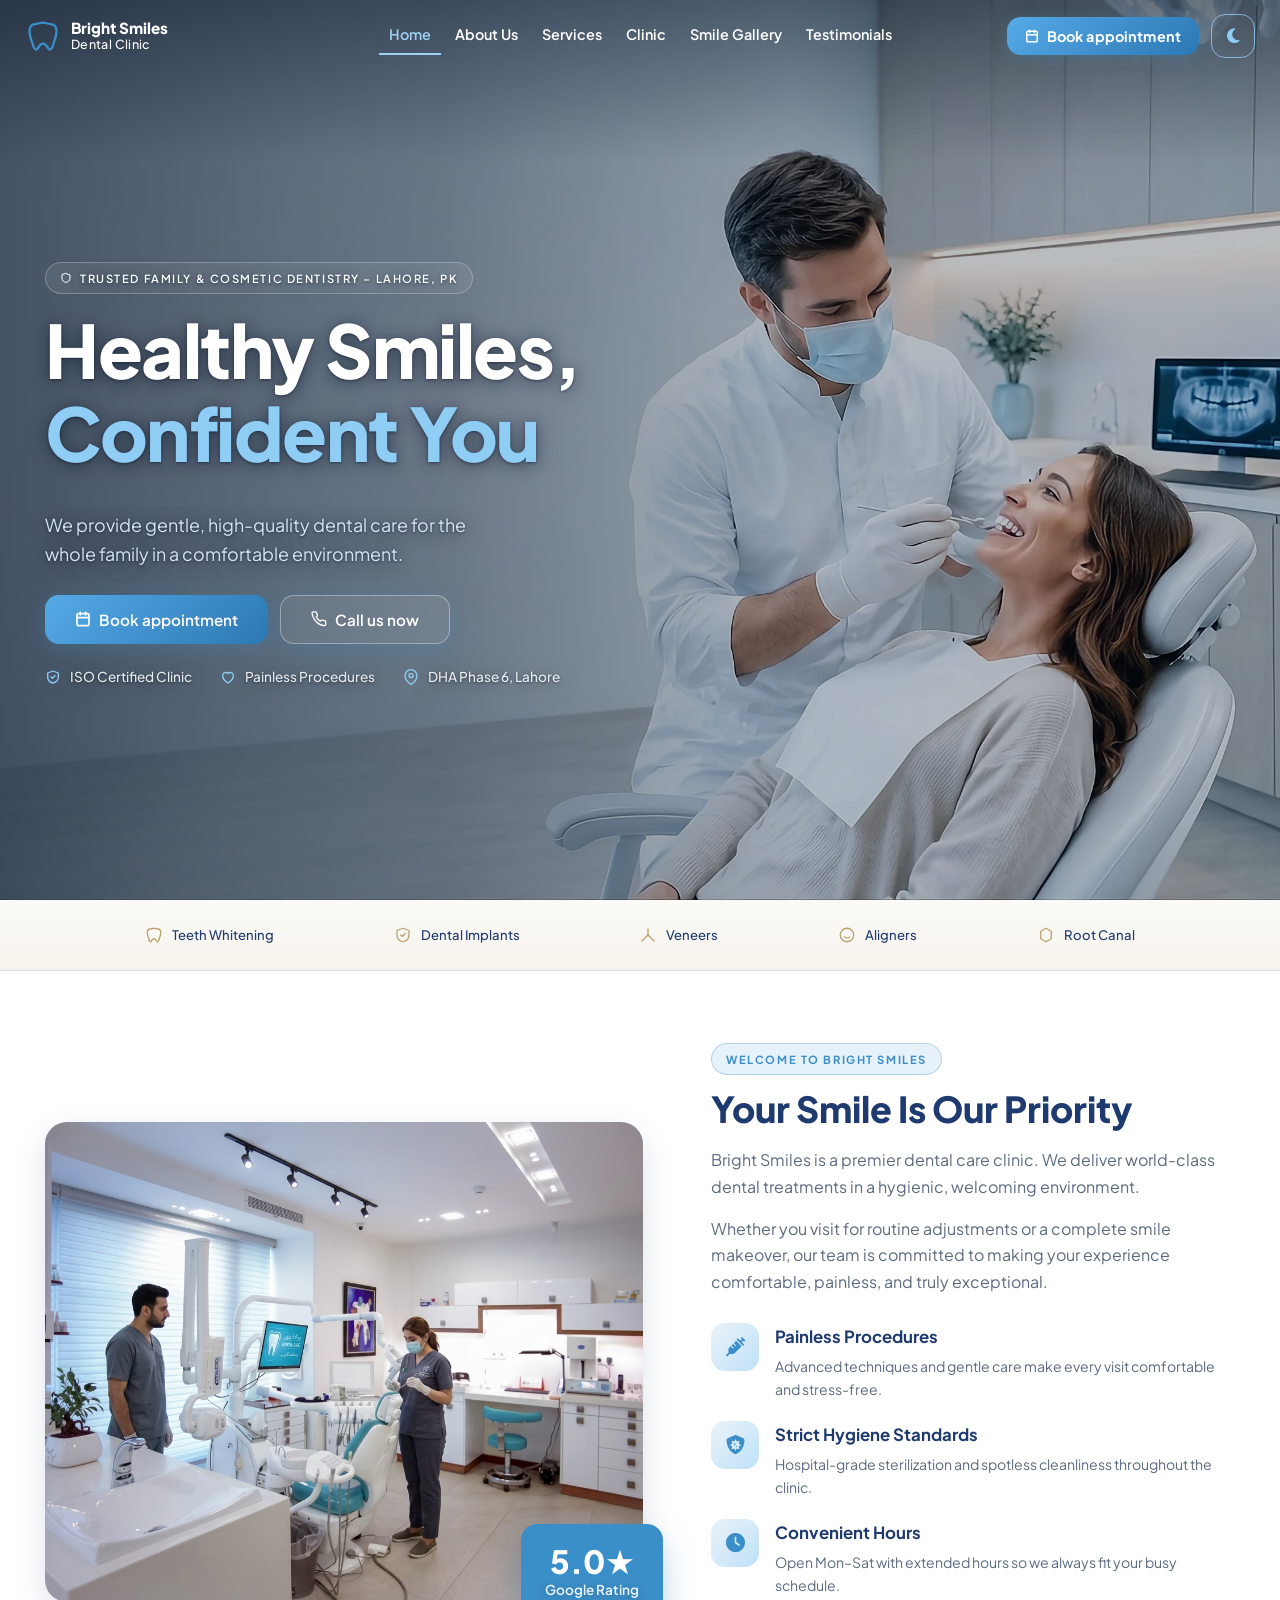
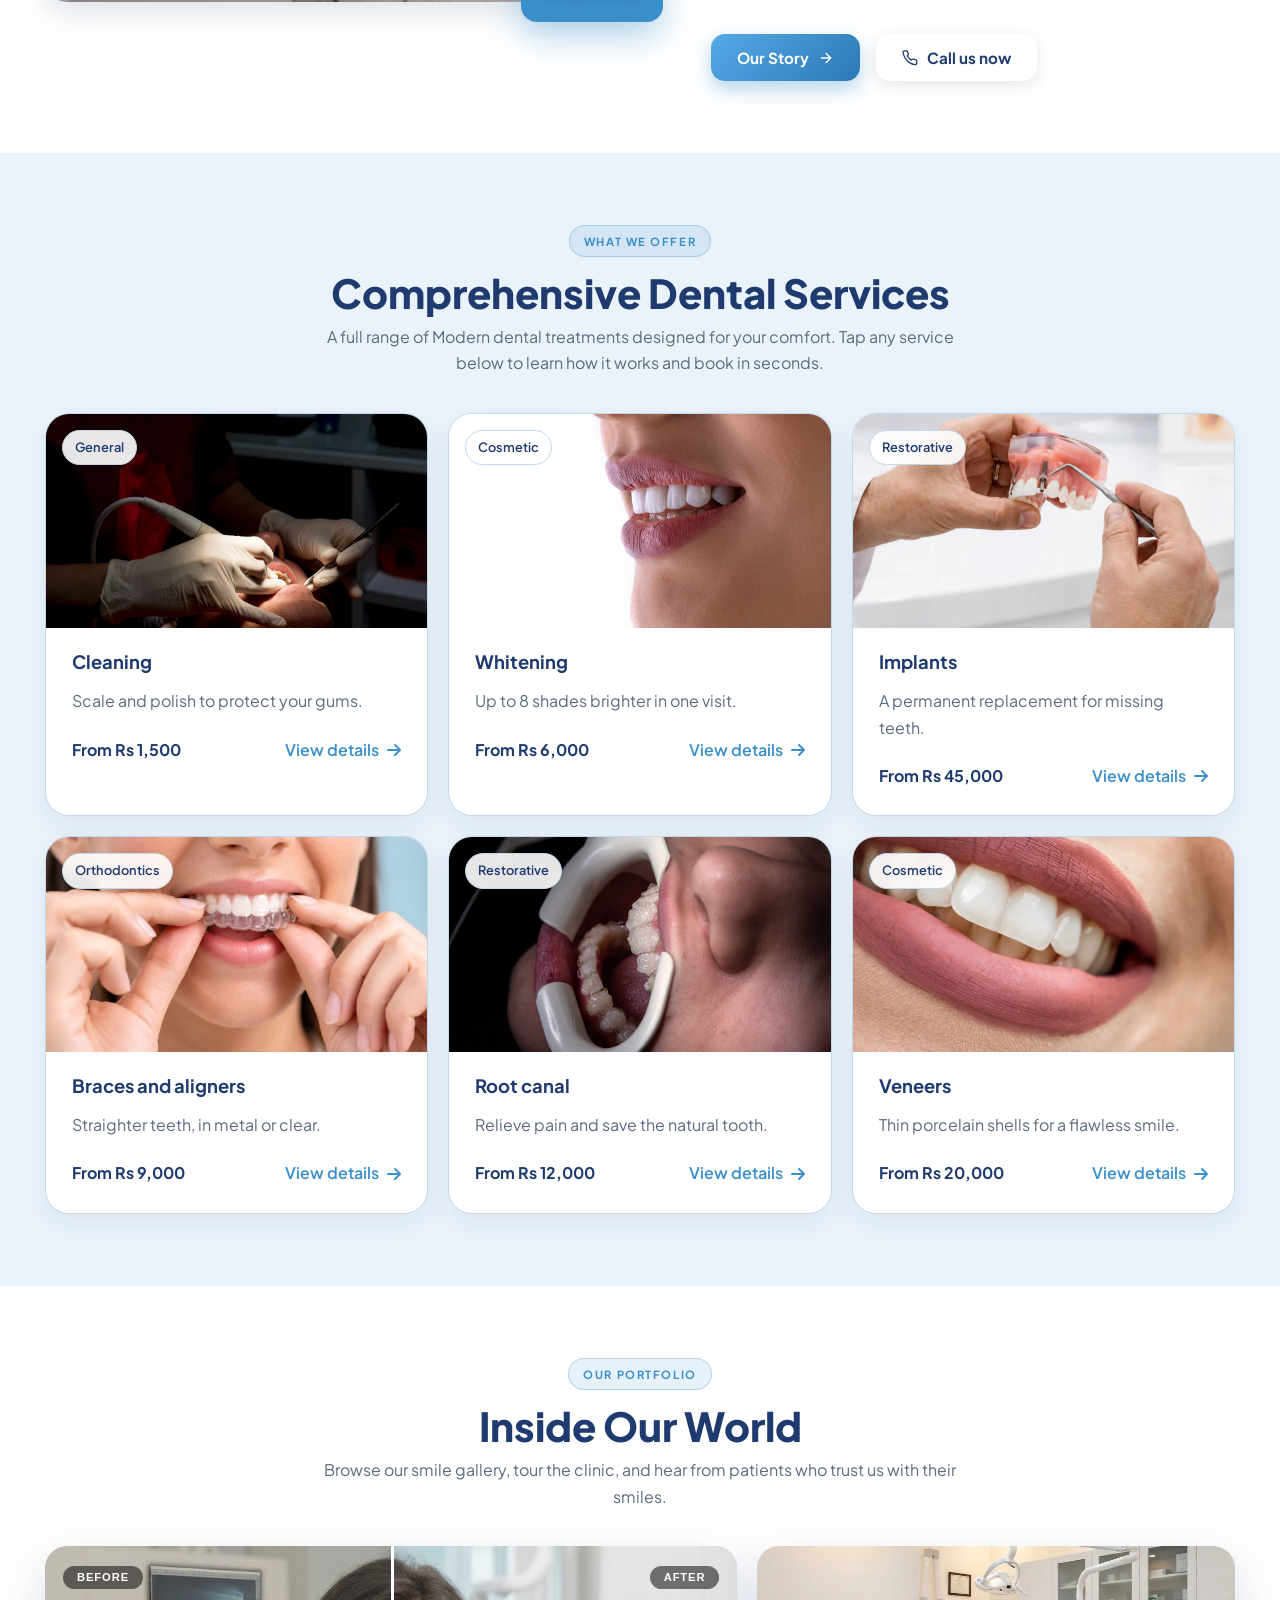
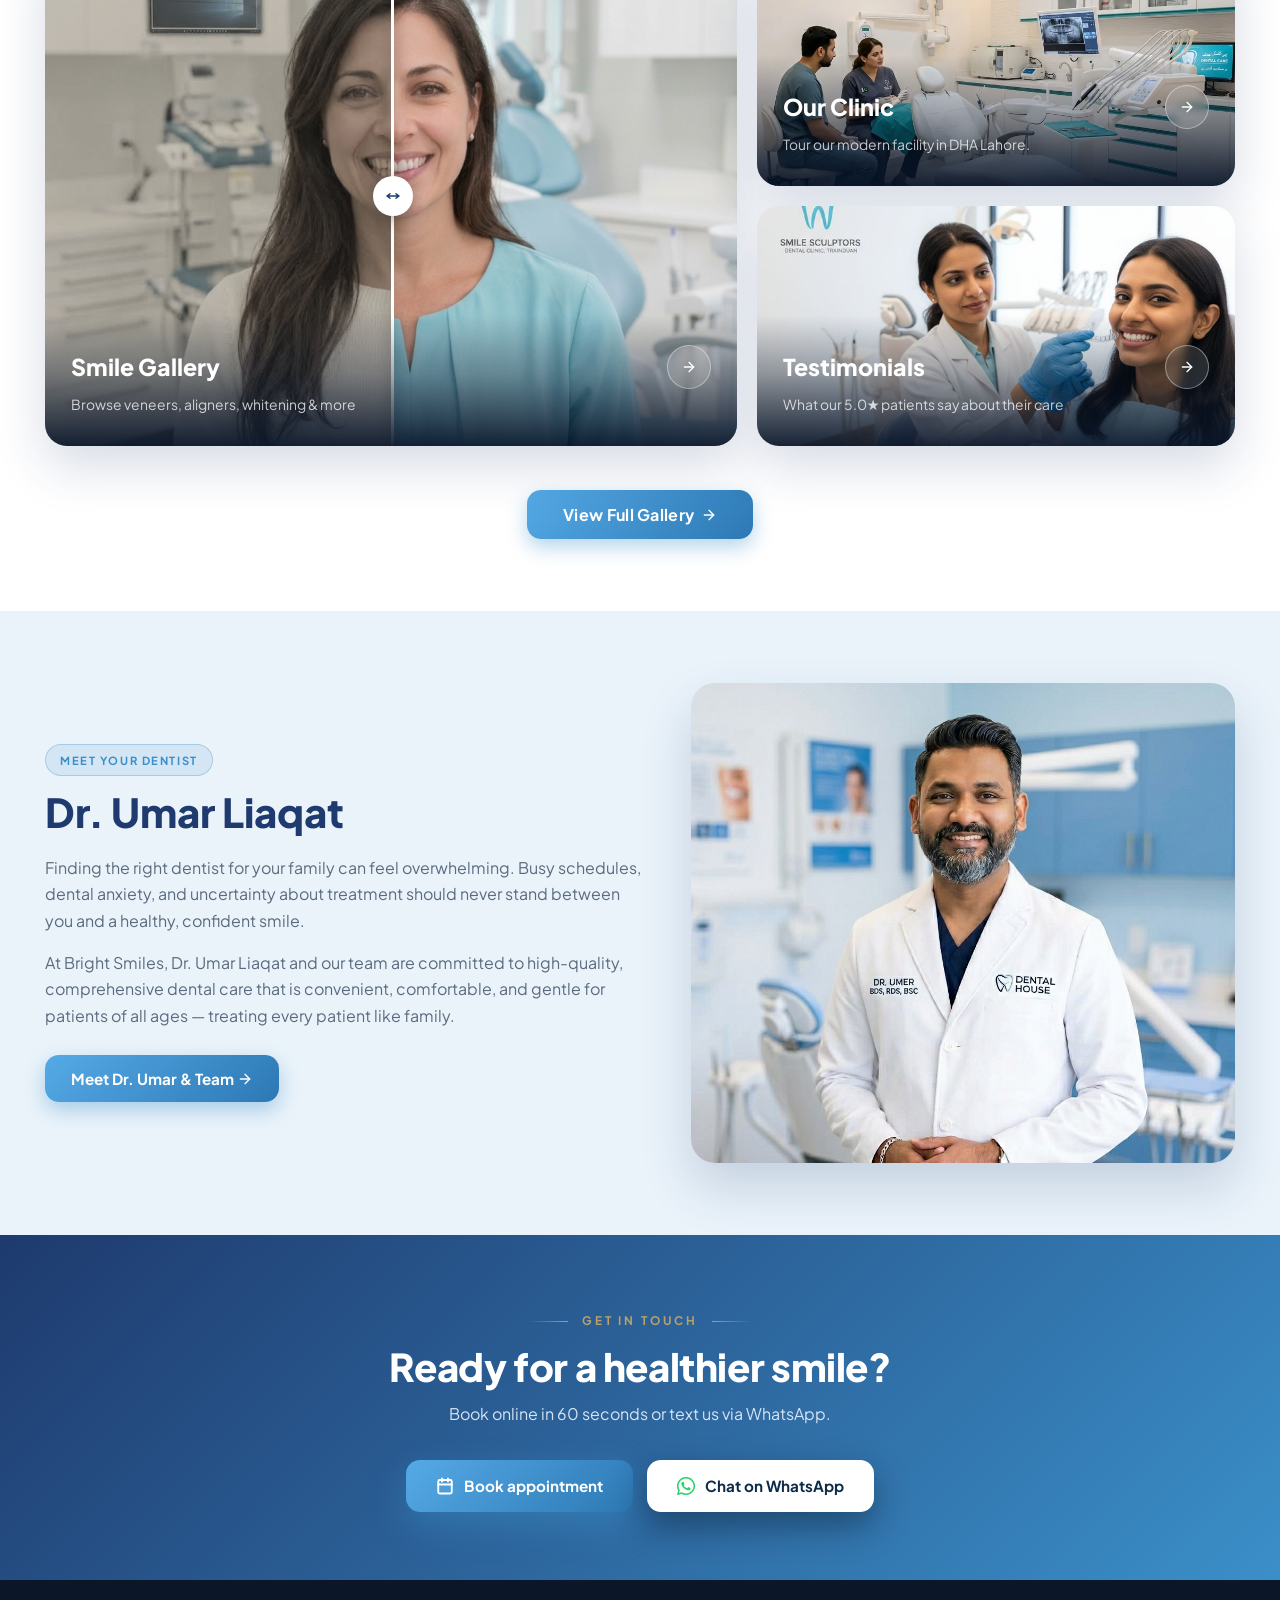
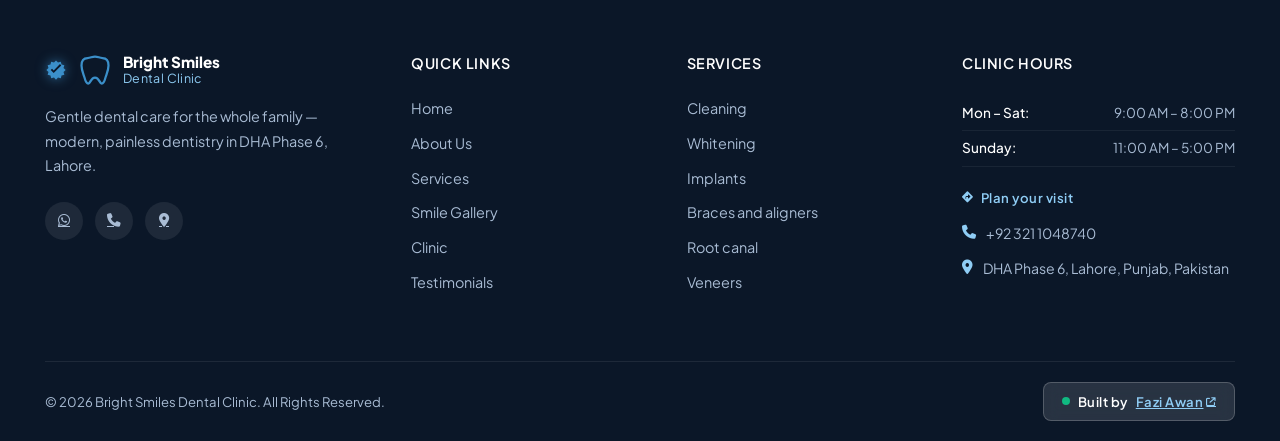
==== index.html @ 065c0533 "new stats bar, eyebrow, toogle blue outline" ====
<!-- Bright Smiles Dental Clinic - handover build. Designed & built by Fazi Awan. -->

<!DOCTYPE html>
<html lang="en"><head><meta charset="utf-8">
<meta name="viewport" content="width=device-width, initial-scale=1, viewport-fit=cover">
<title>Bright Smiles Dental Clinic – Dentist in Lahore</title>
<meta name="description" content="Gentle dental care for the whole family in Lahore. Book your appointment at Bright Smiles Dental Clinic.">
<link rel="preconnect" href="https://fonts.googleapis.com">
<link rel="preconnect" href="https://fonts.gstatic.com" crossorigin>
<link rel="preconnect" href="https://cdnjs.cloudflare.com" crossorigin>
<link href="https://fonts.googleapis.com/css2?family=Plus+Jakarta+Sans:wght@400;600;800&display=swap" rel="stylesheet">
<link rel="stylesheet" href="https://cdnjs.cloudflare.com/ajax/libs/font-awesome/6.5.0/css/all.min.css">
<link rel="stylesheet" href="css/styles.css">
<link rel="preload" as="image" href="images/landing-image.webp" type="image/webp">
<script>try{var t=localStorage.getItem("theme");if(t)document.documentElement.dataset.theme=t}catch(e){};document.documentElement.classList.add("js")</script>
</head><body>
<svg width="0" height="0" style="position:absolute"><defs><linearGradient id="g" x1="0" y1="0" x2="1" y2="1"><stop offset="0" stop-color="#fff"/><stop offset=".6" stop-color="#eaf5fd"/><stop offset="1" stop-color="#a9d3f1"/></linearGradient></defs>
<symbol id="t" viewBox="0 0 24 24"><path d="M12 3c-2 0-3 1-5 1S3 5 3 9c0 3 1 5 2 8 .5 2 1 4 2.5 4 1.7 0 1.5-4 4.5-4s2.8 4 4.5 4c1.5 0 2-2 2.5-4 1-3 2-5 2-8 0-4-2-5-4-5s-3-1-5-1z"/></symbol>
</svg>
<header><a class="logo" href="index.html"><svg><use href="#t"/></svg><span>Bright Smiles<br><small>Dental Clinic</small></span></a>
<nav id="nav"><a href="index.html" class="on" aria-current="page">Home</a><a href="about.html">About Us</a><a href="services.html">Services</a><a href="clinic.html">Clinic</a><a href="work.html">Smile Gallery</a><a href="testimonials.html">Testimonials</a></nav>
<div class="ha"><button type="button" class="btn hb" onclick="openBooking()"><svg width="14" height="14" viewBox="0 0 24 24" fill="none" stroke="currentColor" stroke-width="2.5" stroke-linecap="round" stroke-linejoin="round" aria-hidden="true"><rect x="3" y="4" width="18" height="18" rx="2"/><line x1="16" y1="2" x2="16" y2="6"/><line x1="8" y1="2" x2="8" y2="6"/><line x1="3" y1="10" x2="21" y2="10"/></svg> Book appointment</button><button type="button" id="th" aria-label="Toggle dark mode"><i class="fa-solid fa-moon" aria-hidden="true"></i></button><button type="button" id="mn" class="mn" aria-label="Open menu" aria-controls="nav" aria-expanded="false">&#9776;</button></div></header>
<main><section class="pg">
<div class="sec hs"><div class="w"><div class="mesh"></div>
<div class="hero"><div><div class="eb in"><svg width="12" height="12" viewBox="0 0 24 24" fill="none" stroke="currentColor" stroke-width="2" stroke-linecap="round" stroke-linejoin="round" aria-hidden="true"><path d="M12 3l8 3v6c0 5-3.5 8-8 9-4.5-1-8-4-8-9V6z"/></svg><span>TRUSTED FAMILY &amp; COSMETIC DENTISTRY – LAHORE, PK</span></div><h1 class="in">Healthy Smiles,<span>Confident You</span></h1><p class="in">We provide gentle, high-quality dental care for the whole family in a comfortable environment.</p>
<div class="in hero-btns"><button type="button" class="btn" onclick="openBooking()"><svg width="16" height="16" viewBox="0 0 24 24" fill="none" stroke="currentColor" stroke-width="2.5" stroke-linecap="round" stroke-linejoin="round" aria-hidden="true"><rect x="3" y="4" width="18" height="18" rx="2"/><line x1="16" y1="2" x2="16" y2="6"/><line x1="8" y1="2" x2="8" y2="6"/><line x1="3" y1="10" x2="21" y2="10"/></svg> Book appointment</button><a class="btn alt" href="tel:+923211048740"><svg width="16" height="16" viewBox="0 0 24 24" fill="none" stroke="currentColor" stroke-width="2" stroke-linecap="round" stroke-linejoin="round" aria-hidden="true"><path d="M22 16.92v3a2 2 0 0 1-2.18 2 19.79 19.79 0 0 1-8.63-3.07A19.5 19.5 0 0 1 4.69 12 19.79 19.79 0 0 1 1.58 3.4 2 2 0 0 1 3.56 1.22h3a2 2 0 0 1 2 1.72 12.84 12.84 0 0 0 .7 2.81 2 2 0 0 1-.45 2.11L7.91 8.96a16 16 0 0 0 6.13 6.13l.91-.91a2 2 0 0 1 2.11-.45 12.84 12.84 0 0 0 2.81.7A2 2 0 0 1 22 16.92z"></svg> Call us now</a></div><div class="trust in"><div class="ti"><svg class="ts" viewBox="0 0 24 24" aria-hidden="true"><path d="M12 3l8 3v6c0 5-3.5 8-8 9-4.5-1-8-4-8-9V6z"/><path d="M9 12l2 2 4-4"/></svg>ISO Certified Clinic</div><div class="ti"><svg class="ts" viewBox="0 0 24 24" aria-hidden="true"><path d="M12 21s-8-5-8-11a4.5 4.5 0 018-3 4.5 4.5 0 018 3c0 6-8 11-8 11z"/></svg>Painless Procedures</div><div class="ti"><svg class="ts" viewBox="0 0 24 24" aria-hidden="true"><path d="M21 10c0 7-9 13-9 13s-9-6-9-13a9 9 0 0118 0z"/><circle cx="12" cy="10" r="3"/></svg>DHA Phase 6, Lahore</div></div></div>
</div>

</div></div><div class="strip"><div class="w"><div class="sg">
<div class="si"><svg viewBox="0 0 24 24" aria-hidden="true"><path d="M12 3c-2 0-3 1-5 1S3 5 3 9c0 3 1 5 2 8 .5 2 1 4 2.5 4 1.7 0 1.5-4 4.5-4s2.8 4 4.5 4c1.5 0 2-2 2.5-4 1-3 2-5 2-8 0-4-2-5-4-5s-3-1-5-1z"/></svg>Teeth Whitening</div>
<div class="si"><svg viewBox="0 0 24 24" aria-hidden="true"><path d="M12 3l8 3v6c0 5-3.5 8-8 9-4.5-1-8-4-8-9V6z"/><path d="M9 12l2 2 4-4"/></svg>Dental Implants</div>
<div class="si"><svg viewBox="0 0 24 24" aria-hidden="true"><path d="M4 20l8-8 8 8"/><path d="M12 4v8"/></svg>Veneers</div>
<div class="si"><svg viewBox="0 0 24 24" aria-hidden="true"><circle cx="12" cy="12" r="9"/><path d="M8.5 14.5a5 5 0 0 0 7 0"/></svg>Aligners</div>
<div class="si"><svg viewBox="0 0 24 24" aria-hidden="true"><path d="M12 3l7 4v10l-7 4-7-4V7z"/></svg>Root Canal</div>
</div></div></div>

<section class="sec">
  <div class="w">
    <div class="two">
      <div class="pic" style="min-height: 480px; background-image: url('images/new-clinic.jfif'); box-shadow: 0 10px 30px rgba(30,58,110,.15); overflow: visible;">
        <div class="gl" style="bottom: -20px; right: -20px; text-align: center; padding: 20px 24px; background: var(--blue); color: #fff; border: none; border-radius: 16px; box-shadow: 0 16px 32px rgba(59,143,201,.35); backdrop-filter: none;">
          <b style="font-size: 2rem; font-family: var(--fh); font-weight: 800; display: block; line-height: 1.1; color: #fff;">5.0★</b>
          <span style="font-size: .85rem; font-weight: 600; opacity: .9;">Google Rating</span>
        </div>
      </div>
      <div style="padding-left: 20px;">
        <div class="eb">WELCOME TO BRIGHT SMILES</div>
        <h2 style="font-size: clamp(1.4rem, 2.8vw, 2.5rem);">Your Smile Is Our Priority</h2>
        <p style="margin-bottom:16px;">
          Bright Smiles is a premier dental care clinic. We deliver world-class dental treatments in a hygienic, welcoming environment.
        </p>
        <p>
          Whether you visit for routine adjustments or a complete smile makeover, our team is committed to making your experience comfortable, painless, and truly exceptional.
        </p>
        <div class="stack" style="margin: 28px 0 36px; gap: 20px;">
          <div style="display:flex; gap:16px; align-items: flex-start;">
            <div class="ic" style="margin-bottom:0; flex-shrink:0; width:48px; height:48px; font-size:1.2rem;"><i class="fa-solid fa-syringe" style="color:var(--blue);"></i></div>
            <div>
              <h4 style="margin:0 0 4px; font-size:1.05rem; color:var(--navy);">Painless Procedures</h4>
              <p style="font-size: .88rem; margin:0;">Advanced techniques and gentle care make every visit comfortable and stress-free.</p>
            </div>
          </div>
          <div style="display:flex; gap:16px; align-items: flex-start;">
            <div class="ic" style="margin-bottom:0; flex-shrink:0; width:48px; height:48px; font-size:1.2rem;"><i class="fa-solid fa-shield-virus" style="color:var(--blue);"></i></div>
            <div>
              <h4 style="margin:0 0 4px; font-size:1.05rem; color:var(--navy);">Strict Hygiene Standards</h4>
              <p style="font-size: .88rem; margin:0;">Hospital-grade sterilization and spotless cleanliness throughout the clinic.</p>
            </div>
          </div>
          <div style="display:flex; gap:16px; align-items: flex-start;">
            <div class="ic" style="margin-bottom:0; flex-shrink:0; width:48px; height:48px; font-size:1.2rem;"><i class="fa-solid fa-clock" style="color:var(--blue);"></i></div>
            <div>
              <h4 style="margin:0 0 4px; font-size:1.05rem; color:var(--navy);">Convenient Hours</h4>
              <p style="font-size: .88rem; margin:0;">Open Mon–Sat with extended hours so we always fit your busy schedule.</p>
            </div>
          </div>
        </div>
        <div style="display:flex; gap:16px; flex-wrap:wrap;">
          <a href="about.html" class="btn">Our Story <svg width="16" height="16" style="margin-left:6px" viewBox="0 0 24 24" fill="none" stroke="currentColor" stroke-width="2" stroke-linecap="round" stroke-linejoin="round" aria-hidden="true"><path d="M5 12h14"/><path d="M12 5l7 7-7 7"/></svg></a>
          <a href="tel:+923211048740" class="btn alt"><svg width="16" height="16" style="margin-right:6px" viewBox="0 0 24 24" fill="none" stroke="currentColor" stroke-width="2" stroke-linecap="round" stroke-linejoin="round" aria-hidden="true"><path d="M22 16.92v3a2 2 0 0 1-2.18 2 19.79 19.79 0 0 1-8.63-3.07A19.5 19.5 0 0 1 4.69 12 19.79 19.79 0 0 1 1.58 3.4 2 2 0 0 1 3.56 1.22h3a2 2 0 0 1 2 1.72 12.84 12.84 0 0 0 .7 2.81 2 2 0 0 1-.45 2.11L7.91 8.96a16 16 0 0 0 6.13 6.13l.91-.91a2 2 0 0 1 2.11-.45 12.84 12.84 0 0 0 2.81.7A2 2 0 0 1 22 16.92z"></svg> Call us now</a>
        </div>
      </div>
    </div>
  </div>
</section>

<div class="sec tint"><div class="w"><div class="sh"><div class="eb">WHAT WE OFFER</div><h2>Comprehensive Dental Services</h2><p>A full range of Modern dental treatments designed for your comfort. Tap any service below to learn how it works and book in seconds.</p></div><div class="grid" id="svp"></div></div></div>
<section class="sec explore-more-section">
  <div class="w">
    <div class="sh">
      <div class="eb">OUR PORTFOLIO</div>
      <h2>Inside Our World</h2>
      <p>Browse our smile gallery, tour the clinic, and hear from patients who trust us with their smiles.</p>
    </div>
    <div class="explore-grid explore-grid--bento">

      <!-- Card 1: Tall left — Before/After Slider -->
      <a href="work.html" class="explore-card explore-card--slider explore-card--tall" id="elink-work" draggable="false">
        <div class="explore-card-ba">
          <img src="images/before2.jfif" class="ec-b" alt="Before — dental smile makeover" loading="lazy" draggable="false">
          <img src="images/after2.jfif" class="ec-a" alt="After — radiant white smile" loading="lazy" draggable="false">
          <em class="ec-lbl ec-lbl--before">Before</em>
          <em class="ec-lbl ec-lbl--after">After</em>
          <i class="ec-handle"></i>
          <input type="range" min="0" max="100" value="50" class="ec-range" aria-label="Compare smile before and after treatment" onclick="event.preventDefault(); event.stopPropagation();" onmousedown="event.stopPropagation();">
        </div>
        <div class="explore-card-overlay">
          <div class="ec-head">
            <h3>Smile Gallery</h3>
            <span class="ec-arrow"><svg width="16" height="16" viewBox="0 0 24 24" fill="none" stroke="currentColor" stroke-width="2" stroke-linecap="round" stroke-linejoin="round" aria-hidden="true"><path d="M5 12h14"/><path d="M12 5l7 7-7 7"/></svg></span>
          </div>
          <p style="margin-bottom: 0;">Browse veneers, aligners, whitening &amp; more</p>
        </div>
      </a>

      <!-- Card 2: Top right — Clinic -->
      <a href="about.html" class="explore-card" id="elink-clinic">
        <img src="images/clinic_interior.webp" alt="Bright Smiles Dental Clinic — modern interior DHA Lahore" loading="lazy">
        <div class="explore-card-overlay">
          <div class="ec-head">
            <h3>Our Clinic</h3>
            <span class="ec-arrow"><svg width="16" height="16" viewBox="0 0 24 24" fill="none" stroke="currentColor" stroke-width="2" stroke-linecap="round" stroke-linejoin="round" aria-hidden="true"><path d="M5 12h14"/><path d="M12 5l7 7-7 7"/></svg></span>
          </div>
          <p style="margin-bottom: 0;">Tour our modern facility in DHA Lahore.</p>
        </div>
      </a>

      <!-- Card 3: Bottom right — Testimonials -->
      <a href="testimonials.html" class="explore-card" id="elink-testimonials">
        <img src="images/tes.jpg" alt="Happy patient at Bright Smiles Dental Clinic Lahore" loading="lazy">
        <div class="explore-card-overlay">
          <div class="ec-head">
            <h3>Testimonials</h3>
            <span class="ec-arrow"><svg width="16" height="16" viewBox="0 0 24 24" fill="none" stroke="currentColor" stroke-width="2" stroke-linecap="round" stroke-linejoin="round" aria-hidden="true"><path d="M5 12h14"/><path d="M12 5l7 7-7 7"/></svg></span>
          </div>
          <p style="margin-bottom: 0;">What our 5.0&#9733; patients say about their care</p>
        </div>
      </a>

    </div>
    <div style="margin-top: 44px; text-align: center;">
      <a href="work.html" class="btn" style="padding: 14px 36px; font-size: 1rem; font-weight: 700; letter-spacing: .02em;">View Full Gallery &nbsp;<svg width="16" height="16" viewBox="0 0 24 24" fill="none" stroke="currentColor" stroke-width="2" stroke-linecap="round" stroke-linejoin="round" aria-hidden="true"><path d="M5 12h14"/><path d="M12 5l7 7-7 7"/></svg></a>
    </div>
  </div>
</section>
<section class="sec tint" id="dentist" aria-label="Meet your dentist">
  <div class="w">
    <div class="two">
      <div>
        <div class="eb">MEET YOUR DENTIST</div>
        <h2>Dr. Umar Liaqat</h2>
        <p style="margin-bottom: 16px;">Finding the right dentist for your family can feel overwhelming. Busy schedules, dental anxiety, and uncertainty about treatment should never stand between you and a healthy, confident smile.</p>
        <p>At Bright Smiles, Dr. Umar Liaqat and our team are committed to high-quality, comprehensive dental care that is convenient, comfortable, and gentle for patients of all ages &mdash; treating every patient like family.</p>
        <div style="margin-top: 26px;"><a href="about.html" class="btn">Meet Dr. Umar &amp; Team <svg width="16" height="16" viewBox="0 0 24 24" fill="none" stroke="currentColor" stroke-width="2" stroke-linecap="round" stroke-linejoin="round" aria-hidden="true"><path d="M5 12h14"/><path d="M12 5l7 7-7 7"/></svg></a></div>
      </div>
      <img class="dimg" src="images/dr-umar-new.jfif" alt="Dr. Umar Liaqat — Lead Dentist at Bright Smiles">
    </div>
  </div>
</section>
<div class="sec"><div class="w consult-strip js-rev"><div class="consult-copy"><span class="cs-eyebrow">Get in touch</span><h2>Ready for a healthier smile?</h2><p>Book online in 60 seconds or text us via WhatsApp.</p></div><div class="consult-actions"><button type="button" class="btn cs-book" onclick="openBooking()"><svg width="18" height="18" viewBox="0 0 24 24" fill="none" stroke="currentColor" stroke-width="2.5" stroke-linecap="round" stroke-linejoin="round" aria-hidden="true"><rect x="3" y="4" width="18" height="18" rx="2"/><line x1="16" y1="2" x2="16" y2="6"/><line x1="8" y1="2" x2="8" y2="6"/><line x1="3" y1="10" x2="21" y2="10"/></svg> Book appointment</button><a class="btn cs-wa" href="https://wa.me/923211048740?text=Hi%21%20I%20am%20browsing%20your%20website%20and%20have%20a%20few%20questions%20before%20booking." target="_blank" rel="noopener noreferrer"><i class="fa-brands fa-whatsapp" aria-hidden="true"></i> Chat on WhatsApp</a></div></div></div>
</main>
<footer class="site-footer"><div class="w">
  <div class="footer-grid">
    <div class="footer-brand">
      <div class="footer-brand-line">
        <svg class="verified-tick" viewBox="0 0 24 24" width="22" height="22" aria-label="Verified" xmlns="http://www.w3.org/2000/svg"><path fill="#3B8FC9" d="M12 1.5L14.2 3.8L17.25 2.9L18 6L21.1 6.75L20.2 9.8L22.5 12L20.2 14.2L21.1 17.25L18 18L17.25 21.1L14.2 20.2L12 22.5L9.8 20.2L6.75 21.1L6 18L2.9 17.25L3.8 14.2L1.5 12L3.8 9.8L2.9 6.75L6 6L6.75 2.9L9.8 3.8Z"/><path fill="#0b1728" d="M9.5 15.25L6.25 12L7.66 10.59L9.5 12.43L16.34 5.59L17.75 7L9.5 15.25Z"/></svg>
        <a href="index.html" class="logo"><svg><use href="#t"/></svg><span>Bright Smiles<br><small>Dental Clinic</small></span></a>
      </div>
      <p>Gentle dental care for the whole family — modern, painless dentistry in DHA Phase 6, Lahore.</p>
      <div class="footer-social">
        <a href="https://wa.me/923211048740" target="_blank" rel="noopener noreferrer" aria-label="WhatsApp"><i class="fa-brands fa-whatsapp"></i></a>
        <a href="tel:+923211048740" aria-label="Call us"><i class="fa-solid fa-phone"></i></a>
        <a href="clinic.html" aria-label="Clinic location"><i class="fa-solid fa-location-dot"></i></a>
      </div>
    </div>
    <div class="footer-col">
      <h4>Quick Links</h4>
      <ul>
        <li><a href="index.html">Home</a></li>
        <li><a href="about.html">About Us</a></li>
        <li><a href="services.html">Services</a></li>
        <li><a href="work.html">Smile Gallery</a></li>
        <li><a href="clinic.html">Clinic</a></li>
        <li><a href="testimonials.html">Testimonials</a></li>
      </ul>
    </div>
    <div class="footer-col">
      <h4>Services</h4>
      <ul>
        <li><a href="services.html">Cleaning</a></li>
        <li><a href="services.html">Whitening</a></li>
        <li><a href="services.html">Implants</a></li>
        <li><a href="services.html">Braces and aligners</a></li>
        <li><a href="services.html">Root canal</a></li>
        <li><a href="services.html">Veneers</a></li>
      </ul>
    </div>
    <div class="footer-col">
      <h4>Clinic Hours</h4>
      <div class="footer-hours-row"><span>Mon – Sat:</span> <span>9:00 AM – 8:00 PM</span></div>
      <div class="footer-hours-row"><span>Sunday:</span> <span>11:00 AM &ndash; 5:00 PM</span></div>
      <a class="footer-map-cta" href="clinic.html#visit"><i class="fa-solid fa-diamond-turn-right"></i><span>Plan your visit</span></a>
      <div class="footer-contact-item"><i class="fa-solid fa-phone icon"></i><a href="tel:+923211048740">+92 321 1048740</a></div>
      <div class="footer-contact-item"><i class="fa-solid fa-location-dot icon"></i><span>DHA Phase 6, Lahore, Punjab, Pakistan</span></div>
    </div>
  </div>
  <div class="footer-bottom">
    <div>&copy; 2026 Bright Smiles Dental Clinic. All Rights Reserved.</div>
    <p class="footer-credit"><span class="dot"></span> Built by <a href="https://fazi-awan-portfolio.vercel.app/" target="_blank" rel="noopener noreferrer">Fazi Awan <i class="fa-solid fa-arrow-up-right-from-square"></i></a></p>
  </div>
</div></footer>
<div class="fl"><a class="btn alt" href="tel:+923211048740"><svg class="ci" viewBox="0 0 24 24"><path d="M22 16.92v3a2 2 0 0 1-2.18 2 19.79 19.79 0 0 1-8.63-3.07 19.5 19.5 0 0 1-6-6 19.79 19.79 0 0 1-3.07-8.67A2 2 0 0 1 4.11 2h3a2 2 0 0 1 2 1.72c.127.96.361 1.903.7 2.81a2 2 0 0 1-.45 2.11L8.09 9.91a16 16 0 0 0 6 6l1.27-1.27a2 2 0 0 1 2.11-.45c.907.339 1.85.573 2.81.7A2 2 0 0 1 22 16.92z"/></svg>Call</a><a class="btn alt wa" href="https://wa.me/923211048740?text=Hi%20Bright%20Smiles%21%20I%20have%20a%20question%20about%20your%20dental%20services." target="_blank" rel="noopener noreferrer" aria-label="Chat on WhatsApp"><svg class="ci wa-ic" viewBox="0 0 24 24" aria-hidden="true"><path d="M17.5 14.4c-.3-.2-1.8-.9-2-1-.3-.1-.5-.1-.7.1-.2.3-.8 1-.9 1.2-.2.2-.4.2-.6.1-.3-.2-1.3-.5-2.4-1.5-.9-.8-1.5-1.7-1.7-2-.2-.3 0-.5.1-.6l.5-.5c.1-.2.2-.3.3-.5v-.5l-.9-2.1c-.2-.6-.5-.5-.7-.5h-.6c-.2 0-.5.1-.8.4-.3.3-1 1-1 2.5s1.1 2.9 1.2 3.1c.2.2 2.1 3.2 5.1 4.5.7.3 1.3.5 1.7.6.7.2 1.4.2 1.9.1.6-.1 1.8-.7 2-1.4.3-.7.3-1.3.2-1.4-.1-.1-.3-.2-.6-.3M12 21.5h-.1a9.4 9.4 0 0 1-4.8-1.3l-.3-.2-3.6.9 1-3.5-.3-.4a9.4 9.4 0 0 1-1.4-5c0-5.2 4.2-9.4 9.4-9.4 2.5 0 4.9 1 6.7 2.8a9.4 9.4 0 0 1 2.8 6.7c0 5.2-4.2 9.4-9.4 9.4m8.1-17.5A11.3 11.3 0 0 0 12 0C5.5 0 .2 5.3.2 11.9c0 2.1.5 4.1 1.6 5.9L.1 24l6.4-1.7a11.9 11.9 0 0 0 5.6 1.4c6.5 0 11.9-5.3 11.9-11.9 0-3.2-1.2-6.2-3.5-8.5"/></svg>WhatsApp</a><button type="button" class="btn mb" onclick="openBooking()">Book now</button></div>
<dialog id="sd"><button type="button" class="sd-x" aria-label="Close" title="Close" onclick="closeDialog(document.getElementById('sd'))">&#10005;</button><div id="sb"></div><div class="sd-actions"><button type="button" class="btn sd-book" onclick="bookService()"><svg width="16" height="16" viewBox="0 0 24 24" fill="none" stroke="currentColor" stroke-width="2.5" stroke-linecap="round" stroke-linejoin="round" aria-hidden="true"><rect x="3" y="4" width="18" height="18" rx="2"/><line x1="16" y1="2" x2="16" y2="6"/><line x1="8" y1="2" x2="8" y2="6"/><line x1="3" y1="10" x2="21" y2="10"/></svg> Book online</button><a class="btn wa-act" id="sd-wa" href="https://wa.me/923211048740" target="_blank" rel="noopener noreferrer"><i class="fa-brands fa-whatsapp"></i> Book via WhatsApp</a></div></dialog>
<dialog id="bk"><h2>Book an appointment</h2><div id="bf"><label for="n">Full name</label><input id="n" name="name" autocomplete="name"><div class="err" id="e1"></div><label for="p">Phone</label><input id="p" name="phone" type="tel" inputmode="tel" autocomplete="tel"><div class="err" id="e2"></div><label for="s">Service</label><select id="s" name="service"></select><label for="d">Preferred date</label><input id="d" name="date" type="date"><div class="err" id="e3"></div><br><button type="button" class="btn" id="go">Request appointment</button> <button type="button" class="btn alt" onclick="closeDialog(document.getElementById('bk'))">Cancel</button></div>
<p id="ok" hidden><b class="ink">Request sent.</b> We will call you within a few hours to confirm.<br><br><button type="button" class="btn" onclick="closeDialog(document.getElementById('bk'))">Close</button></p></dialog>
<script src="js/app.js" defer></script></body></html>
---- css/styles.css ----
/* Bright Smiles Dental Clinic - handover build. Designed & built by Fazi Awan. */
:root{--navy:#1E3A6E;--blue:#3B8FC9;--gold:#b9a06c;--cream:#f8f6f1;--tint:#EAF3FA;--bg:#fff;--card:#fff;--txt:#5B6B7F;--subtle:#6f7f95;--line:#c4d8e9;--page:#e6f0f8;--strip-bg:linear-gradient(180deg,#fbfaf7,#f6f3ec);--strip-line:rgba(30,58,110,.14);--fh:'Plus Jakarta Sans',system-ui,sans-serif;box-sizing:border-box}
@media(prefers-color-scheme:dark){:root:not([data-theme="light"]){--navy:#d6e4ff;--tint:#12223b;--bg:#0b1526;--card:#15243b;--txt:#a3b4ca;--line:#27385a;--page:#070f1c;--strip-bg:linear-gradient(180deg,#0d1a2f,#0a1526);--strip-line:rgba(255,255,255,.08)}}
:root[data-theme="dark"]{--navy:#d6e4ff;--tint:#12223b;--bg:#0b1526;--card:#15243b;--txt:#a3b4ca;--line:#27385a;--page:#070f1c;--strip-bg:linear-gradient(180deg,#0d1a2f,#0a1526);--strip-line:rgba(255,255,255,.08)}
/* Anchor jumps (#testimonials, index.html#..., section links) glide instead of
   jumping, and scroll-padding reserves the fixed header's height so a target
   never lands underneath it. The reduced-motion block in section 16 forces
   scroll-behavior back to auto. */
@media(prefers-reduced-motion:no-preference){html{scroll-behavior:smooth}}
html{scroll-padding-top:calc(90px + env(safe-area-inset-top,0px))}
*{box-sizing:border-box}
body{margin:0;background:var(--bg);color:var(--txt);font:16px/1.65 "Plus Jakarta Sans",system-ui,Arial,sans-serif;overflow-x:clip}
h1,h2,h3{color:var(--navy);line-height:1.12;margin:0 0 .5em}h1{font-size:clamp(2.4rem,6vw,4.2rem);font-weight:800;letter-spacing:-.02em}h2{font-size:clamp(1.7rem,3.5vw,2.5rem);font-weight:800}
.w{max-width:1230px;margin:0 auto;padding:0 20px}
header{position:fixed;top:0;left:0;right:0;z-index:9;margin:0;padding:12px max(20px,calc((100% - 1230px)/2));background:transparent;transition:background .3s,box-shadow .3s;display:grid;grid-template-columns:1fr auto 1fr;align-items:center;gap:18px}header.sc{background:color-mix(in srgb,var(--card) 92%,transparent);backdrop-filter:blur(14px);box-shadow:0 2px 16px rgba(30,58,110,.12)}header.mo{background:#0f2548}header:is(:not(.sc),.mo) :is(.logo,nav a,.tel,.mn){color:#fff}header:is(:not(.sc),.mo) .logo small{color:#fff!important}header:is(:not(.sc),.mo) nav a.on{color:#9fd0f2;border-color:#9fd0f2}header.mo nav a{border-bottom-color:#ffffff26}
.logo{display:flex;align-items:center;gap:10px;color:var(--navy);font-weight:800;text-decoration:none;line-height:1.1;font-size:.95rem;white-space:nowrap}
.ha{justify-self:end;display:flex;align-items:center;gap:12px}
.logo svg{width:36px;height:36px;stroke:var(--blue);fill:none;stroke-width:1.5}
nav{display:flex;gap:4px;flex-wrap:wrap}nav a{color:var(--navy);text-decoration:none;font-weight:600;font-size:.9rem;padding:6px 10px;border-bottom:2px solid transparent}nav a.on{border-color:var(--blue);color:var(--blue)}.logo small{font-size:.78rem;font-weight:500;letter-spacing:.03em;color:var(--blue);display:block;line-height:1.2}
header .btn.hb{display:inline-flex;align-items:center;gap:8px;padding:10px 18px;font-size:.9rem;font-weight:700;border-radius:14px;white-space:nowrap;letter-spacing:.01em;box-shadow:0 4px 14px rgba(59,143,201,.25)}
.btn{display:inline-block;border:0;cursor:pointer;font:700 .95rem "Plus Jakarta Sans",sans-serif;text-decoration:none;color:#fff;background:linear-gradient(135deg,#55aae6,#2c78b4);padding:14px 26px;border-radius:14px;box-shadow:0 8px 20px rgba(59,143,201,.38);transition:transform .2s,box-shadow .2s}
.btn:hover{transform:translateY(-2px);box-shadow:0 12px 26px rgba(59,143,201,.45)}.btn.alt{background:var(--card);color:var(--navy);box-shadow:0 4px 16px rgba(0,0,0,.1)}
.btn svg{flex:none;vertical-align:-2px}
:is(a,button,input,select,summary):focus-visible{outline:3px solid var(--blue);outline-offset:2px}
.pg{display:block;counter-reset:s}
.hero{position:relative;display:grid;grid-template-columns:1.05fr 1fr;gap:30px;align-items:center;padding:64px 0 50px}
.hero h1 span{color:var(--blue);display:block}.hero p{font-size:1.12rem;max-width:470px}
.hero .in{animation:up .9s both}.hero .in:nth-child(2){animation-delay:.12s}.hero .in:nth-child(3){animation-delay:.24s}
@keyframes up{from{opacity:0;transform:translateY(24px)}}
.mesh{position:absolute;left:0;right:0;top:0;height:100%;z-index:-1;background:radial-gradient(500px 300px at 85% 30%,#bfe0f7aa,transparent),radial-gradient(400px 300px at 5% 10%,#dcebf8,transparent)}
.vis{position:relative;aspect-ratio:1;border-radius:36px;background:linear-gradient(160deg,#f7fbff,#cfe6f7 60%,#8fc3ea);box-shadow:0 30px 70px rgba(30,58,110,.25);display:grid;place-items:center;overflow:visible}
.vis>svg.big{width:56%;filter:drop-shadow(0 24px 24px rgba(30,80,140,.35));animation:fl 6s ease-in-out infinite}
@keyframes fl{50%{transform:translateY(-12px) rotate(1.5deg)}}
.ring{position:absolute;inset:8%;border:2px dashed #ffffffaa;border-radius:50%;animation:sp 40s linear infinite}@keyframes sp{to{transform:rotate(360deg)}}
.sp{position:absolute;width:26px;fill:#fff;animation:tw 3s ease-in-out infinite}@keyframes tw{50%{opacity:.25;transform:scale(.6)}}
.gl{position:absolute;background:color-mix(in srgb,var(--card) 78%,transparent);backdrop-filter:blur(10px);border:1px solid #ffffff88;border-radius:16px;padding:11px 16px;font-size:.82rem;box-shadow:0 12px 30px rgba(30,58,110,.2)}.gl b{display:block;color:var(--navy);font-size:1.2rem}
.stats{display:grid;grid-template-columns:repeat(4,1fr);gap:14px;text-align:center;margin:0 0 60px}
.stats div{background:var(--card);border:1px solid var(--line);border-radius:20px;padding:24px 10px;box-shadow:0 10px 30px rgba(30,58,110,.08)}.stats b{font-size:2.1rem;color:var(--blue);display:block}
.strip{background:var(--strip-bg);border-bottom:1px solid var(--strip-line)}
.strip .sg{display:flex;flex-wrap:wrap;justify-content:space-evenly;align-items:center;gap:20px;padding:24px 0}
.strip .si{display:inline-flex;align-items:center;gap:9px;color:var(--navy);font-weight:500;font-size:.82rem;white-space:nowrap}
.strip .si svg{width:18px;height:18px;flex:none;display:block;fill:none;stroke:var(--gold);stroke-width:1.7;stroke-linecap:round;stroke-linejoin:round}
@media(max-width:820px){.strip .sg{display:grid;grid-template-columns:1fr 1fr;justify-items:start;gap:16px 20px;padding:22px 0}}
.grid{display:grid;grid-template-columns:repeat(auto-fit,minmax(min(100%,250px),1fr));gap:20px}
.card{background:var(--card);border:1px solid var(--line);border-radius:22px;padding:26px;box-shadow:0 10px 28px rgba(30,58,110,.07);transition:transform .25s,box-shadow .25s}
.card.h:hover{transform:translateY(-5px);box-shadow:0 18px 40px rgba(30,58,110,.16)}.card h3{font-size:1.15rem;margin-bottom:.3em}.card p{margin:0}
.ic{width:48px;height:48px;border-radius:14px;background:linear-gradient(135deg,var(--tint),#bfe0f7);display:grid;place-items:center;margin-bottom:14px}.ic svg{width:26px;fill:none;stroke:var(--blue);stroke-width:1.6;stroke-linecap:round;stroke-linejoin:round}
.sec{padding:72px 0;background:var(--bg)}.tint{background:var(--tint)}.hs{position:relative;display:flex;align-items:center;height:100vh;min-height:620px;max-height:960px;padding:130px 0 80px;overflow:hidden;color:#fff;background:linear-gradient(rgba(7,20,40,.28),rgba(7,20,40,.28)),linear-gradient(90deg,rgba(7,20,40,.62) 0%,rgba(7,20,40,.35) 35%,rgba(7,20,40,0) 62%),linear-gradient(180deg,rgba(7,20,40,.45) 0%,rgba(7,20,40,0) 18%),url('../images/landing-image.webp') center/cover no-repeat}.hs>.w{width:100%}.hs .hero{display:block;padding:0}.hs .hero>div:first-child{max-width:660px;position:relative;z-index:1}.hs h1{color:#fff;font-size:clamp(2.6rem,6.5vw,4.6rem)}.hs h1 span{color:#8fcdf5}.hs p{color:#d6e4f5}.hs .eb{display:inline-flex;align-items:center;gap:8px;color:#fff;font-size:.7rem;font-weight:600;letter-spacing:.14em;border:1px solid #ffffff40;border-radius:999px;padding:6px 14px;background:#ffffff14;backdrop-filter:blur(10px)}.hs .eb i{font-size:.72rem;color:#fff}.hs .btn.alt{background:rgba(255,255,255,.08);color:#fff;border:1px solid rgba(255,255,255,.35);box-shadow:none;backdrop-filter:blur(6px)}.hs .btn.alt:hover{background:rgba(255,255,255,.18);border-color:rgba(255,255,255,.7)}.hs .hero-btns{display:flex;gap:12px;flex-wrap:wrap}.hs .hero-btns .btn{display:inline-flex;align-items:center;gap:8px;margin:0;padding:14px 30px;font-weight:600;white-space:nowrap;box-shadow:0 4px 20px rgba(59,143,201,.28);transition:transform .3s cubic-bezier(.4,0,.2,1),box-shadow .3s cubic-bezier(.4,0,.2,1),background .3s cubic-bezier(.4,0,.2,1),border-color .3s cubic-bezier(.4,0,.2,1)}.hs .hero-btns .btn:hover{transform:translateY(-2px);box-shadow:0 8px 28px rgba(59,143,201,.4)}.hs .hero-btns .btn.alt:hover{box-shadow:0 8px 24px rgba(0,0,0,.18)}.wm{position:absolute;right:-3%;top:50%;transform:translateY(-50%);width:min(520px,46vw);fill:none;stroke:#fff;stroke-width:.12;opacity:.14;pointer-events:none}.mesh{display:none}.trust{display:flex;flex-wrap:wrap;gap:28px;align-items:center;margin-top:22px}.ti{display:flex;align-items:center;gap:9px;color:#ffffffe0;font-weight:500;font-size:.85rem;white-space:nowrap}.ts{width:16px;height:16px;flex:none;fill:none;stroke:#8fcdf5;stroke-width:2;stroke-linecap:round;stroke-linejoin:round}.eb{display:inline-flex;align-items:center;gap:8px;color:var(--blue);font-weight:700;letter-spacing:.14em;text-transform:uppercase;font-size:.7rem;padding:6px 14px;border-radius:999px;border:1px solid rgba(59,143,201,.3);background:rgba(59,143,201,.12);margin-bottom:14px}.two{display:grid;grid-template-columns:1.1fr 1fr;gap:48px;align-items:center}.stack{display:grid;gap:18px}.tabs{justify-content:center}.tel{font-weight:700;color:var(--navy);text-decoration:none;font-size:.9rem}.top{display:flex;justify-content:center;gap:28px;flex-wrap:wrap;background:#10264d;color:#cfe0f5;font-size:.8rem;padding:7px 14px}.sh{margin:0 auto 36px;max-width:640px;text-align:center}.sh h2{margin:0 0 8px}.sh p{margin:0}.hero .btn{margin:0 10px 10px 0}footer .grid{gap:28px}.mb{display:none}.mn{display:none;cursor:pointer;font-size:1.6rem;color:var(--navy);line-height:1;background:none;border:0;padding:0 4px}

@media(max-width:820px){.hs{background:linear-gradient(rgba(7,20,40,.28),rgba(7,20,40,.28)),linear-gradient(90deg,rgba(7,20,40,.62) 0%,rgba(7,20,40,.35) 35%,rgba(7,20,40,0) 62%),linear-gradient(180deg,rgba(7,20,40,.45) 0%,rgba(7,20,40,0) 18%),url('../images/landing-image.webp') center/cover no-repeat}}
.hs h1,.hs .eb,.hs p,.hs .trust .ti{text-shadow:0 1px 3px rgba(7,20,40,.5),0 2px 18px rgba(7,20,40,.55)}
.pic{position:relative;min-height:210px;border-radius:22px;overflow:hidden;background:var(--g,linear-gradient(135deg,#8fc3ea,#1E3A6E));background-size:cover;background-position:center;display:flex;align-items:flex-end;padding:18px;color:#fff;font-weight:800}
.pic svg{position:absolute;right:-16px;top:-10px;width:130px;opacity:.18;fill:#fff}.pic span{position:relative;text-shadow:0 2px 12px #0006}

.ph{max-width:none;margin:0;padding:130px 20px 64px;text-align:center;background:linear-gradient(105deg,#071428,#123a73 60%,#2c78b4)}.ph p{max-width:600px;color:#d4e5f6;margin:8px auto 0;font-size:16px}.ph h1{color:#fff;font-size:clamp(2rem,4vw,3rem);font-weight:800}
.tabs{display:flex;gap:8px;flex-wrap:wrap;margin:0 0 22px}.tabs button{border:1px solid var(--line);background:var(--card);color:var(--navy);border-radius:99px;padding:8px 18px;font:600 .88rem "Plus Jakarta Sans",sans-serif;cursor:pointer}.tabs button.on{background:var(--blue);color:#fff;border-color:var(--blue)}
.ba{position:relative;height:210px;border-radius:18px;overflow:hidden;user-select:none;background:#dff0fb}
.ba>div{position:absolute;inset:0;display:flex;align-items:center;justify-content:center;gap:0}.ba .a{clip-path:inset(0 0 0 50%);background:linear-gradient(160deg,#fff,#cfe9fb)}.ba .b{background:linear-gradient(160deg,#e9dfb8,#c9b36b)}
.ba svg{width:15%;stroke:#0003;stroke-width:.4}.ba .b svg{fill:#d8c27a}.ba .a svg{fill:#fff}
.ba em{position:absolute;top:10px;font:700 .75rem sans-serif;background:#0007;color:#fff;padding:3px 10px;border-radius:99px;font-style:normal}
.ba input{position:absolute;inset:0;width:100%;height:100%;opacity:0;cursor:ew-resize;margin:0}.ba i{position:absolute;top:0;bottom:0;left:50%;width:3px;background:#fff;box-shadow:0 0 10px #0005;pointer-events:none}
.car{position:relative;max-width:760px;margin:0 auto;text-align:center}.car blockquote{margin:0;font-size:clamp(1.1rem,2.4vw,1.5rem);color:var(--navy);font-weight:600;min-height:7.5em}
.dots{display:flex;gap:8px;justify-content:center;margin-top:14px}.dots button{width:10px;height:10px;border-radius:50%;border:0;background:var(--line);cursor:pointer;padding:0}.dots .on{background:var(--blue);width:26px;border-radius:9px}
.ava{width:56px;height:56px;border-radius:50%;background:linear-gradient(135deg,#8fc3ea,var(--navy));margin-bottom:12px;display:grid;place-items:center;color:#fff;font-weight:800}
.crumb{display:flex;align-items:center;justify-content:center;gap:8px;font-size:.85rem;color:#ffffff99;margin-bottom:16px}
.crumb a{color:#55aae6;text-decoration:none}
.crumb span{color:#ffffff66}
.dr{display:grid;grid-template-columns:320px 1fr;gap:56px;align-items:start}
.drc{background:var(--card);border:1px solid var(--line);border-radius:24px;padding:36px 30px;text-align:center;box-shadow:0 10px 28px rgba(30,58,110,.07)}
.drc .av{width:160px;height:160px;border-radius:50%;margin:0 auto 22px;border:4px solid var(--line);background:linear-gradient(135deg,var(--tint),#8fc3ea);display:grid;place-items:center}
.drc .av{overflow:hidden}
.drc .av img{width:100%;height:100%;object-fit:cover}
.drc .av svg{width:72px;height:72px;fill:none;stroke:var(--blue);stroke-width:1.4;stroke-linecap:round;stroke-linejoin:round;opacity:.7}
.drc h3{font-family:var(--fh);font-size:24px;font-weight:700;margin-bottom:4px}.drc .dg{font-size:14px;font-weight:600;color:var(--blue);margin-bottom:16px}
.bdgs{display:flex;flex-wrap:wrap;gap:6px;justify-content:center}
.bdg{font-size:12px;background:rgba(59,143,201,.08);color:var(--navy);border:1px solid var(--line);border-radius:100px;padding:4px 10px;display:inline-flex;align-items:center;gap:5px}
.bdg i{color:var(--blue)}
.dimg{width:100%;height:clamp(300px,60vw,480px);object-fit:cover;object-position:top;border-radius:24px;box-shadow:0 24px 50px rgba(30,58,110,.18)}
.drb h2{font-family:var(--fh);font-size:22px;font-weight:700;margin-bottom:16px}
.ass{margin-top:24px}.ass h3{font-family:var(--fh);font-size:22px;font-weight:700;margin-bottom:16px}
.assg{display:grid;grid-template-columns:1fr 1fr;gap:12px}
.assg>div{display:flex;align-items:center;gap:10px;background:var(--card);border:1px solid var(--line);border-radius:12px;padding:12px 14px;font-size:.85rem;font-weight:500;color:var(--navy)}
.assg i{color:var(--blue);width:18px;flex:none;text-align:center}
.tmg{display:grid;grid-template-columns:repeat(4,1fr);gap:20px}
.tmc{background:var(--card);border:1px solid var(--line);border-radius:22px;overflow:hidden;text-align:center;box-shadow:0 10px 28px rgba(30,58,110,.07);transition:transform .25s,box-shadow .25s}
.tmc:hover{transform:translateY(-5px);box-shadow:0 18px 40px rgba(30,58,110,.16)}
.tmc .tmi{height:200px;background:linear-gradient(135deg,var(--tint),#8fc3ea);display:grid;place-items:center;overflow:hidden}
.tmc .tmi img{width:100%;height:100%;object-fit:cover}
.tmc .tmi svg{width:64px;height:64px;fill:none;stroke:var(--blue);stroke-width:1.4;stroke-linecap:round;stroke-linejoin:round;opacity:.7}
.tmc .tmb{padding:22px}.tmc .tmb h3{font-family:var(--fh);font-size:19px;font-weight:700;margin-bottom:4px}.tmc .tmb .rl{font-size:14px;font-weight:600;color:var(--blue);margin-bottom:8px}.tmc .tmb p{margin:0}
#about .sh h2,#about .story h2{font-family:var(--fh);font-weight:700}
.story{display:grid;grid-template-columns:1fr 1fr;gap:48px;align-items:start}
.tl2{position:relative;padding-left:34px}
.tl2::before{content:"";position:absolute;left:11px;top:6px;bottom:6px;width:2px;background:var(--line)}
.tli{position:relative;margin-bottom:26px}
.tli::before{content:"";position:absolute;left:-29px;top:5px;width:14px;height:14px;border-radius:50%;background:var(--blue);box-shadow:0 0 0 4px var(--tint)}
.tli .yr{font-size:.78rem;font-weight:700;color:var(--blue);letter-spacing:.06em;margin-bottom:2px}
.tli h4{margin-bottom:4px}.tli p{margin:0}
@media(max-width:900px){.dr{grid-template-columns:1fr;gap:34px}.story{grid-template-columns:1fr}.tmg{grid-template-columns:1fr 1fr}.assg{grid-template-columns:1fr}}@media(max-width:520px){.tmg{grid-template-columns:1fr}}
.star{color:#f5a623;letter-spacing:2px}.tl{border-left:3px solid var(--blue);padding-left:22px}.tl p{margin:0 0 14px}
details{border-top:1px solid var(--line);padding:10px 0}summary{cursor:pointer;font-weight:600;color:var(--navy)}
footer{background:var(--tint);padding:46px 0;font-size:.92rem}
/* Mobile bottom contact bar (< 768px). */
.fl{display:none}
dialog{border:0;border-radius:24px;padding:30px;width:min(480px,92vw);background:var(--card);color:var(--txt);max-height:88vh;overflow:auto}dialog::backdrop{background:rgba(8,16,30,.6);backdrop-filter:blur(3px)}
label{display:block;font-weight:600;font-size:.85rem;margin:10px 0 4px;color:var(--navy)}input,select{width:100%;padding:11px;border-radius:10px;border:1px solid var(--line);background:var(--bg);color:var(--navy);font:inherit}
.err{color:#c0392b;font-size:.82rem;min-height:1em}.est{font-size:2rem;font-weight:800;color:var(--blue)}
@media(max-width:820px){header{padding:10px 16px;gap:10px}.hb{display:none}.mn{display:block}.mb{display:block}nav{display:none;order:9;width:100%;flex-direction:column;gap:0}nav.open{display:flex}nav a{padding:13px 4px;border-bottom:1px solid var(--line);font-size:1rem}.hero{grid-template-columns:1fr;padding:36px 0 40px;gap:36px}.vis{max-width:400px;width:100%;margin:0 auto}.stats{grid-template-columns:1fr 1fr;margin-bottom:40px}.sec{padding:52px 0}.ph{padding-top:40px}.tabs{flex-wrap:nowrap;overflow-x:auto;padding-bottom:6px}.tabs button{flex:none}.card{padding:22px}.ba{height:180px}footer{padding-bottom:90px}}
@media(max-width:520px){.g3{display:none}.gl{padding:8px 12px;font-size:.75rem}.gl b{font-size:1rem}.btn{padding:13px 20px}.hs .eb{font-size:.64rem;letter-spacing:.1em;padding:6px 12px;gap:6px}.hs .hero-btns .btn{padding:13px 22px;font-size:.88rem}.trust{flex-direction:column;align-items:flex-start;gap:12px}.ti{font-size:.8rem;white-space:normal}}
@media(max-width:980px){header{display:flex;flex-wrap:wrap}.ha{margin-left:auto}.hb,.tel{display:none}header .btn.hb{display:none}.mn,.mb{display:block}nav{display:none;order:9;width:100%;flex-direction:column;gap:0}nav.open{display:flex}nav a{padding:13px 4px;border-bottom:1px solid var(--line);font-size:1rem}}@media(max-width:820px){.ph{padding:40px 20px}.hs{padding:36px 0 40px}.sec{padding:56px 0}.two{grid-template-columns:1fr;gap:28px}.top{display:none}}#svp,#wk,#rv{grid-template-columns:repeat(3,1fr)}@media(max-width:900px){#svp,#wk,#rv{grid-template-columns:1fr 1fr}}@media(max-width:820px){.hs{padding:108px 0 56px;height:auto;min-height:100svh;max-height:none}.ph{padding:104px 20px 40px}.sec{padding:48px 0}.wm{opacity:.08;width:70vw}}@media(max-width:560px){#svp,#wk,#rv{grid-template-columns:1fr}}@media(prefers-reduced-motion:reduce){*{animation:none!important;transition:none!important}}
.ci{width:18px;height:18px;vertical-align:-3px;margin-right:8px;fill:none;stroke:currentColor;stroke-width:2;stroke-linecap:round;stroke-linejoin:round}
/* Luxury touches for services */
.card.svc { padding:0; overflow:hidden; display:flex; flex-direction:column; border-radius:24px; box-shadow:0 10px 28px rgba(30,58,110,.07); }
.svc-media { position:relative; aspect-ratio:16/9; overflow:hidden; background:linear-gradient(135deg,var(--tint),#bfe0f7); }
.svc-media img { width:100%; height:100%; object-fit:cover; transition:transform .6s ease; }
.card.svc:hover .svc-media img { transform:scale(1.05); }
.svc-fallback { width:100%; height:100%; display:grid; place-items:center; }
.svc-tag { position:absolute; left:16px; top:16px; background:color-mix(in srgb,var(--card) 90%,transparent); backdrop-filter:blur(8px); border:1px solid var(--line); border-radius:999px; padding:6px 12px; font-size:.8rem; font-weight:600; color:var(--navy); }
.svc-body { padding:24px 26px 26px; display:flex; flex-direction:column; gap:10px; }
.svc-meta { margin-top:12px; display:flex; align-items:center; justify-content:space-between; }
.svc-price { font-weight:700; color:var(--navy); }
.svc-link { display:inline-flex; align-items:center; gap:8px; font-weight:600; color:var(--blue); transition:gap .25s ease; }
.card.svc:hover .svc-link { gap:12px; }

/* Tabs pill bar */
.tabs { background:var(--card); border:1px solid var(--line); border-radius:999px; padding:6px; box-shadow:0 8px 24px rgba(30,58,110,.05); gap:6px; }
.tabs button { border:0; background:transparent; border-radius:999px; padding:9px 20px; font-weight:600; color:var(--txt); }
.tabs button.on { background:linear-gradient(135deg,#55aae6,#2c78b4); color:#fff; box-shadow:0 8px 18px rgba(59,143,201,.28); }
.tabs button:not(.on):hover { background:color-mix(in srgb,var(--tint) 70%,transparent); color:var(--navy); }

/* Modal polish */
dialog#sd { border-radius:28px; padding:34px 34px 26px; box-shadow:0 40px 80px rgba(8,16,30,.45); border:1px solid var(--line); }
#sd h2 { font-size:clamp(1.6rem,3vw,2.2rem); margin-bottom:8px; }
#sd h3 { margin:18px 0 10px; font-size:1.1rem; }
#sd .tl { border-left:2px solid color-mix(in srgb,var(--blue) 25%,var(--line)); }
#sd .tl p { position:relative; padding-left:8px; }
#sd .tl p::before { content:""; position:absolute; left:-29px; top:9px; width:9px; height:9px; border-radius:50%; background:var(--blue); box-shadow:0 0 0 6px color-mix(in srgb,var(--blue) 10%,transparent); }
#sd details { border-top:1px solid var(--line); padding:14px 0; }
#sd button.btn.alt { border:1px solid var(--line); }

/* =========================================================
   Pre-footer CTA banner — ONE shared design, used by every
   page. Only the eyebrow/heading/paragraph copy may differ;
   structure, classes and styling stay identical everywhere.
   (Luxury dark background variant: css/cta-luxury-background.css)
   ========================================================= */
/* Full-width section bar (not an isolated card): edge-to-edge, no rounding,
   no floating shadow, and the wrapper section's vertical padding is removed
   so the bar sits flush against the sections above/below it. */
.sec:has(> .w.consult-strip) { padding: 0; }
.consult-strip {
  position: relative;
  overflow: hidden;
  display: flex;
  flex-direction: column;
  align-items: center;
  text-align: center;
  max-width: none;
  background: linear-gradient(135deg, #1E3A6E, #3B8FC9);
  border-radius: 0;
  padding: clamp(44px, 7vw, 68px) clamp(22px, 6vw, 56px);
  color: #eaf3fa;
  box-shadow: none;
}

.consult-copy { position: relative; z-index: 1; max-width: 680px; }

/* Gold eyebrow with hairline rules — the banner's signature detail */
.cs-eyebrow {
  display: inline-flex;
  align-items: center;
  gap: 14px;
  margin: 0 0 18px;
  color: var(--gold);
  font: 700 .74rem/1 var(--fh);
  letter-spacing: .24em;
  text-transform: uppercase;
}
.cs-eyebrow::before,
.cs-eyebrow::after { content: ""; width: 40px; height: 1px; }
.cs-eyebrow::before { background: linear-gradient(90deg, transparent, rgba(185, 160, 108, .95)); }
.cs-eyebrow::after { background: linear-gradient(90deg, rgba(185, 160, 108, .95), transparent); }

.consult-strip h2 { color: #fff; margin: 0 0 12px; font-size: clamp(1.7rem, 3.4vw, 2.4rem); letter-spacing: -.01em; }
/* One line guaranteed: nowrap only when scripting is on — fitCTAHeadings()
   in app.js then scales the type down so long headings never clip. */
html.js .consult-strip h2 { white-space: nowrap; }
.consult-strip p { margin: 0 auto; color: #d6e4f5; max-width: 560px; line-height: 1.7; }

/* Button pair: primary booking + secondary WhatsApp, always centred together */
.consult-actions {
  position: relative;
  z-index: 1;
  display: flex;
  flex-wrap: wrap;
  justify-content: center;
  gap: 14px;
  margin-top: 32px;
  width: 100%;
}
.consult-actions .btn {
  display: inline-flex;
  align-items: center;
  justify-content: center;
  gap: 10px;
  margin: 0;
  padding: 16px 30px;
  border-radius: 14px;
  white-space: nowrap;
  transition: transform .3s cubic-bezier(.4, 0, .2, 1), box-shadow .3s cubic-bezier(.4, 0, .2, 1), background .3s, border-color .3s;
}
/* Primary — Book consultation: same blue as the hero "Book appointment" CTA */
.consult-actions .btn.cs-book { background: linear-gradient(135deg, #55aae6, #2c78b4); color: #fff; border: 0; font-weight: 700; box-shadow: 0 14px 34px rgba(59, 143, 201, .45); }
.consult-actions .btn.cs-book i { color: #fff; font-size: 1.3rem; }
.consult-actions .btn.cs-book:hover { transform: translateY(-3px); box-shadow: 0 20px 44px rgba(59, 143, 201, .55); }
/* Secondary — Chat on WhatsApp: crisp white, brand-green glyph, gold ring on hover */
.consult-actions .btn.cs-wa { background: #fff; color: #0d2b4a; border: 0; font-weight: 700; box-shadow: 0 14px 34px rgba(4, 18, 38, .42); }
.consult-actions .btn.cs-wa i { color: #25d366; font-size: 1.3rem; }
.consult-actions .btn.cs-wa:hover { transform: translateY(-3px); box-shadow: 0 20px 44px rgba(4, 18, 38, .5), 0 0 0 4px rgba(185, 160, 108, .3); }
.consult-strip :focus-visible { outline-color: #fff; }

/* =========================================================
   Homepage pre-footer CTA banner — copy + booking form.
   Two columns: headline/contact info left, white form card
   right. Mirrors the reference site's appointment section.
   ========================================================= */
.cs-form-sec {
  position: relative;
  overflow: hidden;
  padding: clamp(48px, 7vw, 76px) 0;
  background: linear-gradient(135deg, #16305f 0%, #1E3A6E 45%, #3B8FC9 100%);
}
.cs-form-sec::before {
  content: "";
  position: absolute;
  top: -45%;
  right: -8%;
  width: 640px;
  height: 640px;
  border-radius: 50%;
  background: rgba(255, 255, 255, .05);
  pointer-events: none;
}
.cs-form-sec::after {
  content: "";
  position: absolute;
  bottom: -35%;
  left: -6%;
  width: 420px;
  height: 420px;
  border-radius: 50%;
  background: rgba(255, 255, 255, .04);
  pointer-events: none;
}
.cs-form-wrap {
  position: relative;
  z-index: 1;
  display: grid;
  grid-template-columns: 1fr 1fr;
  gap: clamp(36px, 5vw, 76px);
  align-items: center;
}
.cs-form-copy { color: #fff; }
.cs-form-copy h2 { color: #fff; margin: 0 0 16px; font-size: clamp(1.8rem, 3.4vw, 2.5rem); letter-spacing: -.01em; }
.cs-form-copy h2 em { font-style: normal; color: #8fcdf5; }
.cs-form-copy p { color: rgba(255, 255, 255, .85); line-height: 1.75; margin: 0 0 30px; }
.cs-form-info { display: flex; flex-direction: column; gap: 14px; }
.cs-form-info-item { display: flex; align-items: flex-start; gap: 12px; font-size: .95rem; color: rgba(255, 255, 255, .88); font-weight: 500; line-height: 1.5; }
.cs-form-info-item i { width: 20px; height: 20px; flex: none; margin-top: 2px; display: grid; place-items: center; font-size: 1rem; color: #fff; }
.cs-form-info-item a { color: #fff; text-decoration: none; }
.cs-form-info-item a:hover { text-decoration: underline; }
.cs-form-card {
  background: var(--card);
  border-radius: 22px;
  padding: clamp(24px, 3.5vw, 38px);
  box-shadow: 0 24px 60px rgba(7, 20, 40, .28);
}
.cs-form-card h3 {
  margin: 0 0 22px;
  font-size: clamp(1.2rem, 2vw, 1.4rem);
  font-weight: 800;
  color: var(--navy);
  text-align: center;
}
.cs-form-card .form-row { display: grid; grid-template-columns: 1fr 1fr; gap: 12px; }
.cs-form-card input,
.cs-form-card select,
.cs-form-card textarea {
  display: block;
  width: 100%;
  box-sizing: border-box;
  margin: 0 0 12px;
  padding: 12px 14px;
  border: 1.5px solid var(--line);
  border-radius: 12px;
  font: inherit;
  font-size: .93rem;
  color: var(--navy);
  background: var(--bg);
  outline: none;
  transition: border-color .25s, box-shadow .25s;
}
.cs-form-card input:focus,
.cs-form-card select:focus,
.cs-form-card textarea:focus {
  border-color: var(--blue);
  box-shadow: 0 0 0 3px rgba(59, 143, 201, .18);
}
.cs-form-card textarea { resize: vertical; }
.cs-form-card .err { margin-top: -8px; margin-bottom: 12px; }
.cs-form-submit {
  display: inline-flex;
  align-items: center;
  justify-content: center;
  width: 100%;
  margin: 4px 0 0;
  padding: 15px 24px;
  background: linear-gradient(135deg, #55aae6, #2c78b4);
  color: #fff;
  border: 0;
  border-radius: 14px;
  font-weight: 700;
  letter-spacing: .02em;
  cursor: pointer;
  box-shadow: 0 14px 34px rgba(59, 143, 201, .45);
  transition: transform .3s cubic-bezier(.4, 0, .2, 1), box-shadow .3s cubic-bezier(.4, 0, .2, 1);
}
.cs-form-submit:hover { transform: translateY(-3px); box-shadow: 0 20px 44px rgba(59, 143, 201, .55); }
.cs-form-ok { text-align: center; padding: 20px 4px; }
.cs-form-ok > i { font-size: 2.4rem; color: var(--blue); margin-bottom: 8px; }
.cs-form-ok h3 { margin: 0 0 8px; }
.cs-form-ok p { margin: 0 0 20px; color: var(--txt); font-size: .95rem; line-height: 1.6; }
.cs-form-ok .ink { color: var(--navy); }
.cs-form-reset { width: 100%; }
@media (max-width: 900px) {
  .cs-form-wrap { grid-template-columns: 1fr; gap: 38px; }
}
@media (max-width: 560px) {
  .cs-form-sec { padding: 44px 18px; border-radius: 0; }
  .cs-form-copy p { margin-bottom: 24px; }
  .cs-form-card { padding: 22px 16px; border-radius: 18px; }
  .cs-form-card .form-row { grid-template-columns: 1fr; gap: 0; }
}

/* Smile Stories (Work Gallery) */
.wk-filters { display:flex; gap:8px; justify-content:center; flex-wrap:wrap; margin-bottom:40px; }
.wk-grid { display:grid; grid-template-columns: repeat(auto-fill, minmax(min(100%, 320px), 1fr)); gap:34px; }
.story-card { background:var(--card); border:1px solid var(--line); border-radius:24px; overflow:hidden; box-shadow:0 12px 36px rgba(30,58,110,.04); transition:transform 0.4s cubic-bezier(0.2,0.8,0.2,1), box-shadow 0.4s; }
.story-card:hover { transform:translateY(-8px); box-shadow:0 24px 48px rgba(30,58,110,.12); border-color:var(--blue); }
.story-ba { position:relative; height:320px; overflow:hidden; user-select:none; background:#000; }
.story-ba img { position:absolute; inset:0; width:100%; height:100%; object-fit:cover; pointer-events:none; }
.story-ba .b-img { filter: sepia(0.2) contrast(0.85) brightness(0.9); } 
.story-ba .a-img { clip-path:inset(0 0 0 50%); }
.story-ba em { position:absolute; top:18px; font:600 0.75rem "Plus Jakarta Sans", sans-serif; background:rgba(0,0,0,0.5); backdrop-filter:blur(6px); color:#fff; padding:6px 14px; border-radius:99px; text-transform:uppercase; letter-spacing:0.05em; z-index:2; pointer-events:none; }
.story-ba input { position:absolute; inset:0; width:100%; height:100%; opacity:0; cursor:ew-resize; margin:0; z-index:3; }
.story-ba i { position:absolute; top:0; bottom:0; left:50%; width:2px; background:#fff; z-index:2; pointer-events:none; box-shadow:0 0 12px rgba(0,0,0,0.4); }
.story-ba i::after { content:""; position:absolute; top:50%; left:50%; transform:translate(-50%, -50%); background:#fff; width:36px; height:36px; border-radius:50%; box-shadow:0 4px 12px rgba(0,0,0,0.25); background-image:url('data:image/svg+xml;utf8,<svg viewBox="0 0 24 24" fill="none" stroke="%231E3A6E" stroke-width="2" stroke-linecap="round" stroke-linejoin="round" xmlns="http://www.w3.org/2000/svg"><path d="M8 9l-4 3 4 3M16 9l4 3-4 3M4 12h16"/></svg>'); background-size:20px; background-position:center; background-repeat:no-repeat; }

.story-content { padding:32px; }
.story-cat { display:inline-block; font-size:0.75rem; font-weight:700; color:var(--blue); text-transform:uppercase; letter-spacing:0.1em; margin-bottom:12px; background:var(--tint); padding:4px 12px; border-radius:99px; }
.story-title { font-family:var(--fh); font-size:1.45rem; font-weight:700; color:var(--navy); margin-bottom:12px; }
.story-desc { color:var(--txt); font-size:0.95rem; line-height:1.65; margin:0; }
.story-cta { margin-top:24px; display:inline-flex; align-items:center; gap:8px; font-weight:600; color:var(--navy); font-size:0.95rem; transition:color 0.25s; text-decoration:none; }
.story-cta i { font-size:0.85rem; transition:transform 0.25s; }
.story-card:hover .story-cta { color:var(--blue); }
.story-card:hover .story-cta i { transform:translateX(5px); }

/* Homepage smile gallery — mirrors the reference "Explore More" section */
.sh.ex { max-width: 760px; margin-bottom: 48px; }
.ex-label {
  display: inline-block; font-size: .78rem; font-weight: 700;
  letter-spacing: .14em; text-transform: uppercase;
  color: var(--blue); background: rgba(59, 143, 201, .12);
  padding: 5px 14px; border-radius: 50px; margin-bottom: 14px;
}
.ex h2 { margin: 0 0 14px; font-size: clamp(1.8rem, 3.5vw, 2.6rem); }
.ex-sub { font-size: 1.05rem; color: var(--txt); max-width: 620px; margin: 0 auto; }

.smile-grid { display: grid; grid-template-columns: repeat(3, 1fr); gap: 32px; }
.smile-card {
  position: relative; display: flex; align-items: flex-end;
  height: 320px; border-radius: 22px; overflow: hidden;
  text-decoration: none; cursor: pointer; background: var(--tint);
}
.smile-card img {
  position: absolute; inset: 0; width: 100%; height: 100%;
  object-fit: cover; transition: transform .5s ease;
}
.smile-card:hover img { transform: scale(1.06); }
.smile-ov {
  position: relative; z-index: 1; width: 100%; padding: 28px;
  background: linear-gradient(to top, rgba(0, 0, 0, .75) 0%, transparent 100%);
}
.smile-ov h3 { color: #fff; margin: 0 0 6px; font-size: clamp(1.2rem, 2.5vw, 1.6rem); }
.smile-ov p { color: rgba(255, 255, 255, .8); font-size: .88rem; margin: 0; }
.sh-more { display: flex; justify-content: center; margin-top: 48px; }

/* Scroll reveal (reference .fade-in / .stagger behaviour).
   Scoped to html.js so the section still shows if scripting is unavailable. */
html.js .js-rev { opacity: 0; transform: translateY(28px); transition: opacity .7s ease, transform .7s ease; }
html.js .js-rev.in { opacity: 1; transform: none; }
.smile-grid .js-rev:nth-child(2) { transition-delay: .1s; }
.smile-grid .js-rev:nth-child(3) { transition-delay: .2s; }
@media (prefers-reduced-motion: reduce) {
  .js-rev { opacity: 1 !important; transform: none !important; transition: none !important; }
}

@media (max-width: 980px) { .smile-grid { grid-template-columns: 1fr 1fr; gap: 20px; } }
@media (max-width: 600px) {
  .sh.ex { margin-bottom: 34px; }
  .ex-sub { font-size: 1rem; }
  .smile-grid { grid-template-columns: 1fr; }
  .smile-card { height: 280px; }
  .smile-ov { padding: 22px 18px; }
  .sh-more { margin-top: 32px; }
  .sh-more .btn { width: 100%; text-align:center; }
}

/* Editorial Hero */
.wk-hero { position:relative; min-height:60vh; display:flex; align-items:center; justify-content:center; text-align:center; padding:160px 20px 100px; background:linear-gradient(105deg,#071428,#123a73 60%,#2c78b4); overflow:hidden; color:#fff; }
.wk-hero-bg { position:absolute; inset:0; background:url('../images/work-hero.jpg') center/cover; opacity:0.12; z-index:0; mix-blend-mode:luminosity; }
.wk-hero::after { content:''; position:absolute; inset:0; background:linear-gradient(to bottom, transparent 0%, transparent 60%, var(--bg) 100%); z-index:1; }
.wk-hero-content { position:relative; z-index:2; max-width:760px; animation:up 1s ease-out both; }
.wk-hero-label { display:inline-block; font-size:0.85rem; font-weight:700; color:#8fcdf5; text-transform:uppercase; letter-spacing:0.15em; margin-bottom:20px; }
.wk-hero-title { font-family:var(--fh); font-size:clamp(3.2rem, 6vw, 4.8rem); font-weight:800; color:#fff; line-height:1.1; margin-bottom:24px; letter-spacing:-0.02em; }
.wk-hero-desc { font-size:1.15rem; color:#d4e5f6; max-width:600px; margin:0 auto; line-height:1.7; }

/* Testimonials carousel. Layout follows the reference design; all colours are
   site tokens so this section follows the theme, including dark mode. */
.testimonials-section { background: var(--bg); border-bottom: 1px solid var(--line); padding: 64px 20px; position: relative; }
.testimonials__wrapper { max-width: 800px; margin: 0 auto; text-align: center; position: relative; }
.testimonial-card {
  display: none; background: var(--tint); border: 1px solid var(--line); border-radius: 16px;
  padding: 48px 32px; box-shadow: 0 4px 6px rgba(0,0,0,.10); transition: opacity 500ms ease;
}
.testimonial-card.active { display: block; opacity: 1; animation: fade-in 500ms ease; }
@keyframes fade-in { from { opacity: 0; } to { opacity: 1; } }
.testimonial__stars { display: flex; justify-content: center; gap: 4px; color: #F59E0B; margin-bottom: 16px; }
.testimonial__stars svg { width:20px; height:20px; }
/* Open Sans is not on the page's font stack, so the quote would silently fall
   back to a system face. Use the loaded body font instead. */
.testimonial__quote {
  font-family: "Plus Jakarta Sans", system-ui, sans-serif; font-size: clamp(1.05rem, 2.5vw, 1.25rem); font-style: italic;
  line-height: 1.65; color: var(--navy); margin-bottom: 32px; position: relative; font-weight:400;
}
.testimonial__author { display: flex; align-items: center; justify-content: center; gap: 16px; }
/* Navy on card, not white on blue: white on --blue is only 2.8:1 and these
   are text initials, so they need 4.5:1. This pairing passes in both themes. */
.testimonial__avatar {
  width: 48px; height: 48px; border-radius: 50%; background: var(--navy); color: var(--card);
  font-weight: 700; font-size: 16px;
  display: flex; align-items: center; justify-content: center; box-shadow: 0 1px 2px rgba(0,0,0,.05);
}
.testimonial__meta { text-align: left; }
.testimonial__name { font-size: 16px; font-weight: 600; color: var(--navy); margin: 0 0 4px 0; }
.testimonial__role { font-family: "Plus Jakarta Sans", system-ui, sans-serif; font-size: 13px; color: var(--txt); margin: 0; }
.testimonials__controls { display: flex; align-items: center; justify-content: center; gap: 16px; margin-top: 48px; }
.testimonials__ctrl-btn {
  width: 40px; height: 40px; border-radius: 50%; border: 1px solid var(--line); background: var(--card);
  color: var(--navy); cursor: pointer; display: flex; align-items: center; justify-content: center;
  transition: all 200ms ease; box-shadow: 0 1px 2px rgba(0,0,0,.05); padding:0;
}
.testimonials__ctrl-btn:hover { background: var(--blue); color: #FFFFFF; border-color: var(--blue); }
.testimonials__dots { display: flex; align-items: center; gap: 8px; }
/* --line was only 1.3:1 against the card, so inactive dots were near invisible.
   --subtle clears 3.65:1 light and 3.91:1 dark, which is what a clickable
   target needs. */
.testimonials__dot { position: relative; width: 10px; height: 10px; border-radius: 50%; background: var(--subtle); border: none; padding: 0; cursor: pointer; transition: all 200ms ease; }
/* A 10px dot is far under the 24px minimum target size, so grow the clickable
   area without making the dot itself look any bigger. */
.testimonials__dot::before { content: ""; position: absolute; inset: -7px; border-radius: 50%; }
.testimonials__dot.active { background: var(--blue); width: 28px; border-radius: 100px; }
.testimonials__ctrl-btn:focus-visible, .testimonials__dot:focus-visible { outline: 3px solid var(--blue); outline-offset: 3px; }
.sr-only { position: absolute; width: 1px; height: 1px; padding: 0; margin: -1px; overflow: hidden; clip: rect(0 0 0 0); white-space: nowrap; border: 0; }

/* ===========================================================================
   RESPONSIVE / TOUCH HARDENING
   ---------------------------------------------------------------------------
   Appended below the original design rules on purpose: every rule here is an
   override, so the desktop layout, colours, typography and content stay exactly
   as designed. Written mobile-first — base rules describe a 320px phone and
   min-width queries scale up to tablet / laptop / desktop.

   Contents
     1.  Foundation & overflow guards
     2.  Safe areas (notched phones)
     3.  Touch targets, tap feedback, hover fallbacks
      4.  Floating contact widgets (mobile bar / desktop WhatsApp pill)
     5.  Mobile navigation panel
     6.  Fluid typography
     7.  Hero & inner page header
     8.  Sections, cards & multi-column grids
     9.  Filter tabs (horizontal scroll)
     10. Forms & dialogs
     11. Before / after slider (touch)
     12. Testimonials carousel
     13. Media, embeds & wide tables
     14. Reduced motion
   =========================================================================== */

/* --- 1. Foundation & overflow guards -------------------------------------- */
/* clip (not hidden) stops sideways scrolling without creating a scroll
   container, so position:fixed/sticky keep working. */
html, body { overflow-x: clip; }
body { overflow-wrap: break-word; -webkit-text-size-adjust: 100%; text-size-adjust: 100%; }
img, svg, video, iframe, canvas { max-width: 100%; }
img, video, iframe { height: auto; }
iframe { border: 0; }
fieldset { min-width: 0; }
/* Slightly narrower gutters on very small phones so content is not cramped. */
.w { padding-left: clamp(16px, 4vw, 20px); padding-right: clamp(16px, 4vw, 20px); }

/* --- 2. Safe areas (notched phones) --------------------------------------- */
/* The header is position:fixed, so it cannot inherit padding from <html>.
   Its own padding-top has to open up the notch/status-bar area. */
header { padding-top: max(14px, env(safe-area-inset-top, 0px)); }
/* The menu lock is toggled from JS. The modal lock is left entirely to the
   browser: :modal matches only while showModal() is in effect, so the page is
   released the moment the dialog closes - no JS state to go stale. */
html.lock { overflow: hidden; }
html:has(dialog:modal) { overflow: hidden; }
@media (max-width: 980px) {
  .ph { padding: calc(130px + env(safe-area-inset-top, 0px)) clamp(16px, 4vw, 20px) 64px; }
  .hs { padding-top: calc(130px + env(safe-area-inset-top, 0px)); }
}
/* The sticky action bar only exists below 768px, so reserve room for it there. */
@media (max-width: 767px) {
  body { padding-bottom: calc(76px + env(safe-area-inset-bottom, 0px)); }
  footer { padding-bottom: 30px; }
}

/* --- 3. Touch targets, tap feedback, hover fallbacks ---------------------- */
a, button, input, select, textarea, summary, [role="button"] {
  touch-action: manipulation;
  -webkit-tap-highlight-color: rgba(59, 143, 201, .18);
}
.mn, #th {
  min-width: 44px; min-height: 44px;
  align-items: center; justify-content: center;
  border-radius: 12px; border: 0; background: none;
  color: inherit; cursor: pointer;
}
#th { display: inline-flex; font-size: 1.05rem; line-height: 1; background: transparent; border: 1.5px solid color-mix(in srgb, var(--blue) 68%, transparent); border-radius: 14px; color: var(--blue); box-shadow: none; transition: transform .25s cubic-bezier(.22,1,.36,1), background .25s, border-color .25s, color .25s, box-shadow .25s; }
#th:hover { transform: translateY(-1px); background: color-mix(in srgb, var(--blue) 12%, transparent); border-color: var(--blue); box-shadow: 0 8px 22px rgba(59,143,201,.28); }
header:is(:not(.sc),.mo) #th { color: #8fcdf5; border-color: rgba(143,205,245,.8); }
header:is(:not(.sc),.mo) #th:hover { background: rgba(143,205,245,.16); border-color: #8fcdf5; box-shadow: 0 8px 22px rgba(59,143,201,.35); }
#th:active { transform: translateY(0) scale(.94); }
@keyframes thSpin { from { transform: rotate(0) scale(.6); opacity: .2 } 60% { transform: rotate(210deg) scale(1) } to { transform: rotate(360deg) scale(1); opacity: 1 } }
#th.spin i { animation: thSpin .55s cubic-bezier(.22,1,.36,1); }
.mn { padding: 0 6px; }
.btn:active { transform: translateY(0) scale(.985); }
.btn:focus-visible, nav a:focus-visible, .tabs button:focus-visible,
.mn:focus-visible, #th:focus-visible, .story-cta:focus-visible {
  outline: 3px solid var(--blue); outline-offset: 2px;
}
/* Hover lifts are decorative. On touch devices they stick after a tap and
   make the page feel sticky, so swap them for a press-down state instead. */
@media (hover: none) {
  .btn:hover { transform: none; box-shadow: 0 8px 20px rgba(59, 143, 201, .38); }
  .btn.alt:hover { box-shadow: 0 4px 16px rgba(0, 0, 0, .1); }
  .hs .btn.alt:hover { background: rgba(255, 255, 255, .08); border-color: rgba(255, 255, 255, .35); }
  .hs .hero-btns .btn:hover { transform: none; }
  .hs .hero-btns .btn.alt:hover { box-shadow: 0 4px 20px rgba(59, 143, 201, .28); }
  .card.h:hover, .tmc:hover, .story-card:hover { transform: none; box-shadow: 0 10px 28px rgba(30, 58, 110, .07); }
  .smile-card:hover img { transform: none; }
  .card.svc:hover .svc-media img { transform: none; }
  .card.svc:hover .svc-link { gap: 8px; }
  .story-card:hover .story-cta { color: var(--navy); }
  .story-card:hover .story-cta i { transform: none; }
  .testimonials__ctrl-btn:hover { background: var(--card); color: var(--navy); border-color: var(--line); }
  .tabs button:not(.on):hover { background: transparent; color: var(--txt); }
}

/* --- 4. Floating contact widgets ------------------------------------------ */
/* Mobile (< 768px): a fixed full-width bar with three equal-width buttons -
   Call, WhatsApp and Book now - pinned above the home indicator.
   Desktop (>= 768px): that bar is hidden completely and a fixed green
   "Chat on WhatsApp" pill sits in the bottom right corner instead. */
.fl .wa .ci { fill: currentColor; stroke: none; }
@media (max-width: 767px) {
  .fl {
    display: flex;
    position: fixed; left: 0; right: 0; bottom: 0;
    gap: 8px; justify-content: center;
    padding: 10px 14px;
    /* iOS home indicator: keep the bar clear of it. */
    padding-bottom: calc(10px + env(safe-area-inset-bottom, 0px));
    background: color-mix(in srgb, var(--card) 94%, transparent);
    -webkit-backdrop-filter: blur(14px); backdrop-filter: blur(14px);
    border-top: 1px solid var(--line);
    box-shadow: 0 -2px 18px rgba(30, 58, 110, .16);
    z-index: 20;
  }
  .fl .btn {
    flex: 1 1 0; min-width: 0; min-height: 44px;
    display: inline-flex; align-items: center; justify-content: center; gap: 6px;
    padding: 13px 8px; font-size: .82rem; line-height: 1.2;
    white-space: nowrap; text-align: center; border-radius: 12px;
  }
  .fl .ci { width: 16px; height: 16px; margin-right: 0; flex: none; }
}
/* While any modal (service details, booking form, ...) is open, the bottom bar
   steps aside so it can never cover the dialog; closing the dialog restores it
   to display: flex. Pure CSS via :has() - no JS state that can go stale, the
   same approach as the scroll lock above. Desktop keeps .fl hidden anyway. */
html:has(dialog[open]) .fl { display: none; }
@media (max-width: 767px) {
  html:not(:has(dialog[open])) .fl { display: flex; }
}

/* --- 5. Mobile navigation panel ------------------------------------------- */
@media (max-width: 980px) {
  nav {
    max-height: calc(100vh - 76px - env(safe-area-inset-top, 0px));
    max-height: calc(100dvh - 76px - env(safe-area-inset-top, 0px));
    overflow-y: auto; -webkit-overflow-scrolling: touch;
    overscroll-behavior: contain;
  }
  nav a { min-height: 50px; display: flex; align-items: center; }
  .mn { flex: none; }
}

/* --- 6. Fluid typography --------------------------------------------------- */
/* clamp() keeps headings proportional; body copy stays at 16px everywhere. */
@media (max-width: 560px) {
  h1 { font-size: clamp(2rem, 8.4vw, 2.6rem); }
  h2 { font-size: clamp(1.45rem, 6.4vw, 1.8rem); }
  h3 { line-height: 1.2; }
  .hs h1 { font-size: clamp(2.05rem, 9vw, 2.6rem); }
  .hs p, .hero p { font-size: 1rem; }
  .wk-hero-title { font-size: clamp(2.1rem, 9.5vw, 2.9rem); }
  .wk-hero-desc { font-size: 1rem; }
  .wk-hero { padding: 140px 18px 76px; }
  .est { font-size: clamp(1.35rem, 6.4vw, 1.75rem); }
  label { font-size: .92rem; }
  .err { font-size: .85rem; }
  .strip .si { font-size: .78rem; }
  .ph p { font-size: .98rem; }
}

/* --- 7. Hero & inner page header ------------------------------------------ */
@supports (min-height: 100svh) {
  /* svh/dvh behave correctly with the collapsing mobile browser toolbar;
     unsupported browsers simply keep the original 100vh rule. */
  .hs { height: 100svh; min-height: 620px; max-height: 960px; }
  .wk-hero { min-height: 60svh; }
}
@media (max-width: 820px) {
  .ph { padding: calc(104px + env(safe-area-inset-top, 0px)) clamp(16px, 4vw, 20px) 40px; }
  .hs { padding-top: calc(108px + env(safe-area-inset-top, 0px)); height: auto; min-height: 100svh; max-height: none; }
  /* Shorter entrance animation on small screens. */
  .hero .in { animation-name: up-sm; }
  @keyframes up-sm { from { opacity: 0; transform: translateY(14px); } }
}
@media (max-width: 560px) {
  .wm { width: 92vw; right: -6%; }
  .crumb { font-size: .8rem; }
}

/* --- 8. Sections, cards & multi-column grids ------------------------------ */
/* One column on phones, two on tablets, the original count on desktop.
   Written as min-width queries so it is mobile-first. */
.tmg { grid-template-columns: 1fr; }
.assg { grid-template-columns: 1fr; }
@media (min-width: 600px) { .tmg { grid-template-columns: 1fr 1fr; } }
@media (min-width: 768px) { .assg { grid-template-columns: 1fr 1fr; } }
@media (min-width: 1024px) { .tmg { grid-template-columns: repeat(4, 1fr); } }
@media (max-width: 980px) {
  .sec { padding: 52px 0; }
  .strip .sg { padding: 20px 0; }
  .pic { min-height: 170px; }
}
@media (max-width: 560px) {
  .sec { padding: 44px 0; }
  .sh { margin-bottom: 26px; }
  .card { padding: 20px; border-radius: 20px; }
  .card.svc { border-radius: 20px; }
  .svc-body { padding: 20px 18px 20px; gap: 8px; }
  .svc-tag { left: 12px; top: 12px; font-size: .74rem; padding: 5px 10px; }
  .ic { width: 44px; height: 44px; margin-bottom: 12px; }
  .wk-grid { gap: 20px; }
  .story-card { border-radius: 20px; }
  .story-content { padding: 22px 18px; }
  .story-title { font-size: 1.2rem; margin-bottom: 10px; }
  .story-desc { font-size: .95rem; }
  .story-cta { margin-top: 18px; }
  .drc { padding: 26px 18px; border-radius: 20px; }
  .drc .av { width: 118px; height: 118px; margin-bottom: 16px; }
  .drc .av svg { width: 56px; height: 56px; }
  .drc h3 { font-size: 20px; }
  .tmc .tmb { padding: 18px 16px; }
  .tmc .tmb h3 { font-size: 17px; }
  .tli .yr { font-size: .72rem; }
  .story-cat { font-size: .7rem; margin-bottom: 10px; }
  .bdg { font-size: 12px; padding: 5px 10px; }
  /* CTA banner: actions stack full-width for comfortable tap targets. */
  .consult-strip { padding: 40px 18px; border-radius: 0; }
  .consult-actions { flex-direction: column; align-items: stretch; gap: 12px; margin-top: 26px; }
  .consult-actions .btn { width: 100%; padding: 15px 18px; font-size: .95rem; }
  .cs-eyebrow { letter-spacing: .16em; font-size: .68rem; gap: 10px; }
  .cs-eyebrow::before, .cs-eyebrow::after { width: 26px; }
  /* Hero eyebrow: when it wraps to two lines on phones, balance the lines and
     centre them so the pill still looks deliberate. */
  .hs .eb { justify-content: center; }
  .hs .eb span {
    white-space: nowrap;
    /* Full eyebrow on ONE line at every phone width. Bold uppercase text
       measures 31.1px per font-px; pill chrome is 51px, page padding 2x16px.
       font-size = (viewport - 32 - 51 - 2 margin) / 31.1, capped at the
       existing 10.88px badge size. */
    font-size: clamp(7.5px, calc((100vw - 85px) / 31.1), 10.88px);
  }
  /* Trust strip: tighten item spacing on phones (2-column grid from <=820px). */
  .strip .sg { gap: 14px 16px; }
}

/* --- 9. Filter tabs (horizontal scroll) ----------------------------------- */
@media (max-width: 980px) {
  .tabs {
    flex-wrap: nowrap; overflow-x: auto; justify-content: flex-start;
    -webkit-overflow-scrolling: touch; overscroll-behavior-x: contain;
    scroll-snap-type: x proximity; scrollbar-width: none;
    border-radius: 22px;
  }
  .tabs::-webkit-scrollbar { display: none; }
  .tabs button { flex: none; min-height: 44px; padding: 11px 18px; white-space: nowrap; scroll-snap-align: center; }
  .wk-filters { flex-wrap: nowrap; overflow-x: auto; justify-content: flex-start; margin-bottom: 26px; }
  .wk-filters button { flex: none; white-space: nowrap; }
}

/* --- 10. Forms & dialogs -------------------------------------------------- */
/* The modal and its backdrop sit above every fixed element (header z-index 9,
   mobile bar 20, WhatsApp pill 999) so dialog inputs and buttons are always
   the top, clickable layer. */
dialog { max-height: min(88vh, 88dvh); overscroll-behavior: contain; z-index: 10000; }
dialog::backdrop { z-index: 10000; }

/* Service details modal (#sd): a single close icon in the header's top-right
   corner replaces the old bottom "Close" button, and a dual CTA row sits at the
   foot of the modal. The dialog is a positioned element (fixed while open), so
   the icon can anchor to it without touching the dialog's own layout. */
.sd-x {
  position: absolute; top: 12px; right: 12px;
  width: 40px; height: 40px; padding: 0;
  display: grid; place-items: center;
  border: 1px solid var(--line); border-radius: 50%;
  background: var(--bg); color: var(--navy);
  font-size: 1.05rem; line-height: 1; cursor: pointer;
  transition: background .2s, color .2s, border-color .2s, transform .25s;
}
.sd-x:hover { background: var(--navy); border-color: var(--navy); color: #fff; transform: rotate(90deg); }
.sd-x:focus-visible { outline: 3px solid var(--blue); outline-offset: 2px; }
#sd h2 { padding-right: 44px; }              /* keep the title clear of the icon */
.sd-actions { display: flex; gap: 10px; margin-top: 22px; }
.sd-actions .btn {
  flex: 1 1 0; min-width: 0; margin: 0;
  display: inline-flex; align-items: center; justify-content: center; gap: 8px;
  padding: 14px 16px; text-align: center; white-space: nowrap;
}
/* Secondary CTA: green outline that fills on hover. */
.btn.wa-act { background: var(--card); color: #0F7A3E; border: 2px solid #25D366; box-shadow: none; }
.btn.wa-act:hover { background: #25D366; color: #fff; box-shadow: 0 8px 20px rgba(37, 211, 102, .35); }
/* Thumb-friendly: both CTAs stack vertically on phones. */
@media (max-width: 767px) {
  .sd-actions { flex-direction: column; }
  .sd-actions .btn { width: 100%; white-space: normal; }
}
@media (max-width: 820px) {
  input, select, textarea { font-size: 16px; min-height: 46px; }  /* 16px stops iOS zoom-on-focus */
  input[type="range"] { min-height: 48px; }
}
@media (max-width: 560px) {
  dialog { padding: 22px 18px; border-radius: 20px; }
  dialog#sd { padding: 22px 18px 18px; border-radius: 20px; }
  dialog h2 { font-size: clamp(1.4rem, 6.4vw, 1.8rem); }
  #sd .tl { padding-left: 18px; }
  #sd .tl p { padding-left: 4px; }
  #sd .tl p::before { left: -23px; }
  #sd .btn, #bf .btn { width: 100%; text-align: center; }
  .est { text-align: left; }
}

/* --- 11. Before / after slider (touch) ----------------------------------- */
/* touch-action:pan-y lets a vertical swipe scroll the page normally while a
   horizontal drag still moves the divider. */
.ba, .story-ba { touch-action: pan-y; }
.ba input, .story-ba input {
  touch-action: pan-y; padding: 0; border: 0; background: transparent;
  border-radius: 0;
}
.ba input { cursor: ew-resize; }
.story-ba img { -webkit-user-drag: none; user-select: none; }
.ba:focus-within, .story-ba:focus-within { box-shadow: 0 0 0 3px var(--blue); }
.ba i, .story-ba i { cursor: ew-resize; }
@media (hover: none), (max-width: 980px) {
  /* Thumb-sized grab handle. The whole slider is the touch target already. */
  .ba i { width: 4px; }
  .ba i::after {
    content: ""; position: absolute; top: 50%; left: 50%;
    transform: translate(-50%, -50%);
    width: 46px; height: 46px; border-radius: 50%;
    background: #fff; box-shadow: 0 4px 16px rgba(0, 0, 0, .35);
  }
  .story-ba i { width: 3px; }
  .story-ba i::after { width: 46px; height: 46px; background-size: 24px; }
}
@media (max-width: 980px) {
  .story-ba { height: clamp(190px, 60vw, 320px); }
}

/* --- 12. Testimonials carousel -------------------------------------------- */
@media (max-width: 560px) {
  .testimonials-section { padding: 44px 0; }
  .testimonial-card { padding: 26px 18px; }
  .testimonial__quote { margin-bottom: 22px; }
  .testimonial__author { gap: 12px; }
  .testimonial__avatar { width: 44px; height: 44px; }
  .testimonials__controls { gap: 10px; flex-wrap: wrap; margin-top: 28px; }
  .testimonials__ctrl-btn { width: 44px; height: 44px; }
  .testimonials__dots { gap: 4px; }
  .testimonials__dot { width: 9px; height: 9px; }
  .testimonials__dot.active { width: 24px; }
  .testimonials__dot::before { inset: -10px; }
}

/* --- 13. Media, embeds & wide tables -------------------------------------- */
/* Drop a Google Maps <iframe> inside .map-wrap and it stays responsive and
   self-contained: scrolling over the map never drags the page. */
.map-wrap {
  position: relative; width: 100%; aspect-ratio: 16 / 10;
  border-radius: 22px; overflow: hidden;
  border: 1px solid var(--line); background: var(--tint); margin-top: 14px;
}
.map-wrap iframe {
  position: absolute; inset: 0; width: 100%; height: 100%;
  display: block; border: 0; max-height: none;
}
@media (max-width: 560px) { .map-wrap { aspect-ratio: 4 / 3; border-radius: 18px; } }
/* Wide tables scroll inside their own wrapper instead of the page. */
.table-wrap {
  width: 100%; overflow-x: auto;
  -webkit-overflow-scrolling: touch; overscroll-behavior-x: contain;
}
.table-wrap table { width: 100%; min-width: 540px; border-collapse: collapse; }
.table-wrap th, .table-wrap td { padding: 10px 12px; text-align: left; border-bottom: 1px solid var(--line); }
.table-wrap th { color: var(--navy); font-weight: 700; }

/* --- 14. Reduced motion ---------------------------------------------------- */
@media (prefers-reduced-motion: reduce) {
  *, *::before, *::after {
    animation-duration: .001ms !important; animation-iteration-count: 1 !important;
    transition-duration: .001ms !important; scroll-behavior: auto !important;
  }
  .hero .in, .wk-hero-content { opacity: 1 !important; transform: none !important; }
  .fl { -webkit-backdrop-filter: none; backdrop-filter: none; }
  .ring, .sp, .vis > svg.big { animation: none !important; }
}

/* --- 15. Classes that used to be repeated inline in the HTML --------------- */
.ink { color: var(--navy); }
footer a { color: var(--blue); }
.hero-btns { margin-top: 26px; }
/* The hero text area holds exactly two CTAs - Book appointment and Call us
   now - and they stay side by side on desktop. */
@media (min-width: 768px) { .hero-btns, .hs .hero-btns { flex-wrap: nowrap; } }

/* Patient video cards (work page). */
.video-card { padding: 0; overflow: hidden; position: relative; cursor: pointer; }
.video-card .vc-media { position: relative; height: 240px; }
.video-card .vc-media img { display: block; width: 100%; height: 100%; object-fit: cover; }
.video-card .vc-overlay {
  position: absolute; inset: 0;
  display: grid; place-items: center; background: rgba(0, 0, 0, .3);
}
.video-card .vc-play {
  color: #fff; font-size: 3rem; pointer-events: none;
  filter: drop-shadow(0 4px 12px rgba(0, 0, 0, .5));
  transition: transform .2s;
}
.video-card .vc-body { padding: 22px; }
.video-card .vc-title { margin: 0; font-size: 1.1rem; }
.video-card .vc-sub { margin: 4px 0 0; font-size: .9rem; color: var(--subtle); }
.video-card:active .vc-play { transform: scale(1.1); }
@media (hover: hover) { .video-card:hover .vc-play { transform: scale(1.1); } }
@media (max-width: 560px) {
  .video-card .vc-media { height: 200px; }
  .video-card .vc-body { padding: 18px 16px; }
  .video-card .vc-play { font-size: 2.4rem; }
}


/* --- 15. Touch targets and label sizes (mobile only) ---------------------- */
/* The extra hit area is drawn by invisible pseudo-elements, so nothing moves
   and nothing changes colour - the tap zone simply grows to 44px where the
   design allows it. Label sizes only move up from 11-12px to 13px. */
@media (max-width: 980px) {
  .logo { min-height: 44px; }

  .crumb a { position: relative; }
  .crumb a::after { content: ""; position: absolute; inset: -14px -8px; }

  .story-cta { position: relative; }
  .story-cta::after { content: ""; position: absolute; inset: -13px 0; }

  footer .footer-contact-item a { position: relative; }
  footer .footer-contact-item a::after { content: ""; position: absolute; inset: -15px 0; }

  footer .footer-credit a { position: relative; }
  footer .footer-credit a::after { content: ""; position: absolute; inset: -15px 0; }

  .crumb    { font-size: 13px; }
  .bdg      { font-size: 13px; }
  .svc-tag  { font-size: 13px; }
  .story-cat{ font-size: 13px; }
}
/* Testimonial dots: keep them the same visual size, but give them a 45px tall
   strip to hit. The gap is widened just enough that the strips never overlap.
   The dots stay narrower than 44px on purpose - widening them to 44px would
   spread them across the card and change the layout. The 44px prev/next
   buttons remain the primary control. */
@media (max-width: 560px) {
  .testimonials__dots { gap: 10px; }
  .testimonials__dot::before { inset: -18px -5px; }
}

/* =========================================================
   Explore More Section — Bento Grid (Luxury Layout)
   Left card tall + 2 stacked right cards
   ========================================================= */

/* --- Grid --- */
.explore-grid--bento {
  display: grid;
  grid-template-columns: 1.45fr 1fr;
  grid-template-rows: 240px 240px;
  gap: 20px;
  margin-top: 12px;
}
.explore-card--tall {
  grid-row: 1 / 3; /* spans both rows = 480px + gap */
}

/* --- Base card --- */
.explore-card {
  position: relative;
  border-radius: 22px;
  overflow: hidden;
  display: flex;
  align-items: flex-end;
  text-decoration: none;
  cursor: pointer;
  box-shadow: 0 20px 50px rgba(30,58,110,.18);
  transition: box-shadow .4s ease, transform .4s ease;
}
.explore-card:hover {
  box-shadow: 0 28px 64px rgba(30,58,110,.28), 0 0 0 2px rgba(59,143,201,.45);
  transform: translateY(-3px);
}
.explore-card > img {
  position: absolute;
  inset: 0;
  width: 100%;
  height: 100%;
  object-fit: cover;
  transition: transform .65s cubic-bezier(.4,0,.2,1);
}
.explore-card:hover > img {
  transform: scale(1.07);
}
#elink-clinic > img { transform: scale(1.1); }
#elink-clinic:hover > img { transform: scale(1.18); }

/* --- Before/After slider variant --- */
.explore-card-ba {
  position: absolute;
  inset: 0;
  user-select: none;
}
.explore-card-ba .ec-b,
.explore-card-ba .ec-a {
  position: absolute;
  inset: 0;
  width: 100%;
  height: 100%;
  object-fit: cover;
  pointer-events: none;
}
.explore-card-ba .ec-b {
  filter: sepia(.3) contrast(.85) brightness(.82) saturate(.8);
}
.explore-card-ba .ec-a {
  clip-path: inset(0 0 0 50%);
}
.ec-handle {
  position: absolute;
  top: 0; bottom: 0;
  left: 50%;
  width: 3px;
  background: #fff;
  box-shadow: 0 0 14px rgba(0,0,0,.5);
  pointer-events: none;
  z-index: 2;
}
.ec-handle::after {
  content: "";
  position: absolute;
  top: 50%; left: 50%;
  transform: translate(-50%, -50%);
  width: 40px; height: 40px;
  border-radius: 50%;
  background: #fff;
  box-shadow: 0 4px 18px rgba(0,0,0,.35);
  background-image: url('data:image/svg+xml;utf8,<svg viewBox="0 0 24 24" fill="none" stroke="%231E3A6E" stroke-width="2" stroke-linecap="round" stroke-linejoin="round" xmlns="http://www.w3.org/2000/svg"><path d="M8 9l-4 3 4 3M16 9l4 3-4 3M4 12h16"/></svg>');
  background-size: 18px;
  background-position: center;
  background-repeat: no-repeat;
}
.ec-range {
  position: absolute;
  inset: 0;
  width: 100%;
  height: 100%;
  opacity: 0;
  cursor: ew-resize;
  z-index: 3;
  margin: 0;
  touch-action: pan-y;
}
.ec-lbl {
  position: absolute;
  top: 20px;
  font: 700 .7rem/1 sans-serif;
  background: rgba(0,0,0,.52);
  backdrop-filter: blur(6px);
  -webkit-backdrop-filter: blur(6px);
  color: #fff;
  padding: 6px 14px;
  border-radius: 99px;
  text-transform: uppercase;
  letter-spacing: .08em;
  z-index: 2;
  pointer-events: none;
}
.ec-lbl--before { left: 18px; }
.ec-lbl--after  { right: 18px; }

/* --- Overlay --- */
.explore-card-overlay {
  position: relative;
  z-index: 4;
  width: 100%;
  padding: 30px 26px;
  background: linear-gradient(to top, rgba(7,20,40,.92) 0%, rgba(7,20,40,.35) 55%, transparent 100%);
  transition: padding .35s ease;
  pointer-events: none;
}
.explore-card--slider { pointer-events: auto; }
.explore-card--slider .explore-card-overlay { pointer-events: none; }
.explore-card:hover .explore-card-overlay { padding-bottom: 36px; }

/* Heading row: title left, circle arrow right */
.ec-head {
  display: flex;
  align-items: center;
  justify-content: space-between;
  gap: 12px;
  margin-bottom: 6px;
}
.explore-card-overlay .ec-head h3 {
  margin: 0;
  color: #fff;
  font-size: 1.45rem;
  font-weight: 800;
  line-height: 1.15;
}
.explore-card-overlay p {
  color: rgba(255,255,255,.76);
  font-size: .87rem;
  margin: 0;
  line-height: 1.5;
}

/* Circle arrow button */
.ec-arrow {
  flex: none;
  width: 44px; height: 44px;
  border-radius: 50%;
  display: grid;
  place-items: center;
  background: rgba(255,255,255,.12);
  border: 1px solid rgba(255,255,255,.4);
  backdrop-filter: blur(4px);
  -webkit-backdrop-filter: blur(4px);
  color: #fff;
  font-size: .95rem;
  transition: background .3s, color .3s, border-color .3s, transform .3s;
}
.explore-card:hover .ec-arrow {
  background: #fff;
  border-color: #fff;
  color: var(--navy);
  transform: translateX(4px);
}

/* Anchor offset is applied globally by html's scroll-padding-top (foundation
   block), so it covers every section instead of only #testimonials. */

/* --- Responsive --- */
@media (max-width: 900px) {
  .explore-grid--bento {
    grid-template-columns: 1fr 1fr;
    grid-template-rows: 300px 240px;
  }
  .explore-card--tall { grid-row: 1 / 2; grid-column: 1 / -1; }
}
@media (max-width: 560px) {
  .explore-grid--bento {
    grid-template-columns: 1fr;
    grid-template-rows: auto;
    gap: 14px;
  }
  .explore-card--tall { grid-row: auto; grid-column: auto; height: 300px; }
  .explore-card { height: 260px; }
  .explore-card-overlay { padding: 22px 18px; }
  .explore-card-overlay .ec-head h3 { font-size: 1.2rem; }
  .ec-arrow { width: 38px; height: 38px; font-size: .85rem; }
}

/* Touch: disable sticky hover states */
@media (hover: none) {
  .explore-card:hover > img { transform: none; }
  .explore-card:hover { transform: none; box-shadow: 0 20px 50px rgba(30,58,110,.18); }
  .explore-card:hover .ec-arrow { transform: none; background: rgba(255,255,255,.12); border-color: rgba(255,255,255,.4); color: #fff; }
  .explore-card:hover .explore-card-overlay { padding-bottom: 30px; }
}

/* =========================================================
   Footer — dark 4-column layout (brand / links / services / hours)
   ========================================================= */
.site-footer {
  position: relative;
  overflow: hidden;
  background: #0b1728;
  color: #a9bcd4;
  padding: 72px 0 0;
  font-size: .92rem;
}
.footer-grid {
  display: grid;
  grid-template-columns: 1.4fr 1fr 1fr 1.2fr;
  gap: 48px;
  padding-bottom: 56px;
  border-bottom: 1px solid rgba(255, 255, 255, .08);
}

/* --- Brand --- */
.footer-brand-line { display: flex; align-items: center; gap: 10px; }
.footer-brand-line .verified-tick {
  flex-shrink: 0;
  filter: drop-shadow(0 0 6px rgba(59, 143, 201, .65));
  transition: transform .3s cubic-bezier(.175, .885, .32, 1.275), filter .3s ease;
}
.footer-brand-line:hover .verified-tick,
.footer-brand-line .verified-tick:hover {
  transform: scale(1.15) rotate(6deg);
  filter: drop-shadow(0 0 10px rgba(59, 143, 201, .9));
}
.footer-brand .logo { color: #fff; }
.footer-brand .logo small { color: #8fcdf5; font-weight: 400; }
.footer-brand p { color: #a9bcd4; margin: 16px 0 24px; font-size: .9rem; line-height: 1.7; }

.footer-social { display: flex; gap: 12px; }
.footer-social a {
  width: 38px; height: 38px;
  border-radius: 50%;
  background: rgba(255, 255, 255, .08);
  display: flex; align-items: center; justify-content: center;
  color: #a9bcd4;
  font-size: .85rem;
  transition: background .3s cubic-bezier(.4, 0, .2, 1), color .3s cubic-bezier(.4, 0, .2, 1);
}
.footer-social a:hover { background: var(--blue); color: #fff; }

/* --- Link columns --- */
.footer-col h4 {
  color: #fff;
  font-family: var(--fh);
  font-size: .9rem;
  font-weight: 600;
  letter-spacing: .04em;
  margin: 0 0 20px;
  text-transform: uppercase;
}
.footer-col ul { list-style: none; margin: 0; padding: 0; }
.footer-col ul li { margin-bottom: 10px; }
.footer-col ul li a {
  color: #a9bcd4;
  font-size: .9rem;
  text-decoration: none;
  transition: color .3s cubic-bezier(.4, 0, .2, 1);
}
.footer-col ul li a:hover { color: #8fcdf5; }

/* --- Hours & contact --- */
.footer-hours-row {
  display: flex;
  align-items: baseline;
  justify-content: space-between;
  gap: 32px;
  font-size: .85rem;
  padding: 6px 0;
  border-bottom: 1px solid rgba(255, 255, 255, .06);
  color: #a9bcd4;
}
.footer-hours-row span:first-child { font-weight: 500; color: #fff; }
.footer-hours-row span:last-child { text-align: right; }

.footer-map-cta {
  display: inline-flex;
  align-items: center;
  gap: 7px;
  margin: 20px 0 14px;
  color: #8fcdf5;
  font-size: .82rem;
  font-weight: 600;
  letter-spacing: .04em;
  text-decoration: none;
  transition: color .3s cubic-bezier(.4, 0, .2, 1);
}
.footer-map-cta:hover { color: #fff; }
.footer-map-cta i { font-size: .85em; }

.footer-contact-item {
  display: flex;
  gap: 10px;
  margin-bottom: 14px;
  color: #a9bcd4;
  font-size: .88rem;
  line-height: 1.5;
}
.footer-contact-item .icon { color: #8fcdf5; margin-top: 2px; flex-shrink: 0; }
.footer-contact-item a {
  color: #a9bcd4;
  text-decoration: none;
  transition: color .3s cubic-bezier(.4, 0, .2, 1);
}
.footer-contact-item a:hover { color: #8fcdf5; }

/* --- Bottom bar --- */
.footer-bottom {
  display: flex;
  align-items: center;
  justify-content: space-between;
  padding: 20px 0;
  font-size: .82rem;
  gap: 16px;
  flex-wrap: wrap;
}
.footer-credit {
  display: inline-flex;
  align-items: center;
  gap: 8px;
  background: rgba(255, 255, 255, .12);
  backdrop-filter: blur(8px);
  border: 1px solid rgba(255, 255, 255, .2);
  color: #fff;
  padding: 8px 18px;
  border-radius: 8px;
  font-size: .82rem;
  font-weight: 600;
  letter-spacing: .04em;
  margin: 0;
  white-space: nowrap;
  width: fit-content;
}
.footer-credit .dot {
  width: 8px; height: 8px;
  background: #10b981;
  border-radius: 50%;
  animation: pulse 1.5s infinite;
  flex-shrink: 0;
}
.footer-credit a {
  color: #8fcdf5;
  display: inline-flex;
  align-items: center;
  gap: 3px;
  transition: color .3s, transform .3s;
}
.footer-credit a:hover { color: #fff; }
.footer-credit a i { font-size: .7em; transition: transform .3s; }
.footer-credit a:hover i { transform: translate(1px, -1px); }
@keyframes pulse {
  0%, 100% { opacity: 1; transform: scale(1); }
  50% { opacity: .6; transform: scale(1.2); }
}

/* --- Footer responsive --- */
@media (max-width: 980px) {
  .footer-grid { grid-template-columns: 1fr 1fr; gap: 40px; }
  .site-footer { padding-bottom: 30px; }
}
@media (max-width: 560px) {
  .site-footer { padding-top: 40px; }
  .footer-grid { grid-template-columns: 1fr 1fr; gap: 24px 18px; padding-bottom: 26px; }
  .footer-brand { grid-column: 1 / -1; }
  .footer-brand p { display: none; }
  .footer-social { gap: 9px; }
  .footer-social a { width: 34px; height: 34px; font-size: .78rem; }
  .footer-col:last-child { grid-column: 1 / -1; }
  .footer-col h4 { font-size: .78rem; letter-spacing: .06em; margin-bottom: 10px; }
  .footer-col ul li { margin-bottom: 6px; }
  .footer-col ul li a { font-size: .8rem; }
  .footer-hours-row { font-size: .78rem; padding: 4px 0; gap: 14px; }
  .footer-contact-item { font-size: .78rem; margin-bottom: 8px; gap: 8px; }
  .footer-map-cta { margin: 12px 0 8px; font-size: .76rem; gap: 6px; }
  .footer-bottom { padding: 14px 0; font-size: .74rem; gap: 10px; }
  .footer-credit { padding: 5px 11px; font-size: .68rem; gap: 6px; }
  .footer-credit .dot { width: 6px; height: 6px; }
}


/* --- 16. Clinic - "Plan your visit" (info panel + Google map) -------------
   Two-column block: a divided info panel (address / hours / contact) on the
   left, a click-to-load Google map on the right. The map is only fetched when
   the visitor asks for it, so the iframe's scripts never block the page and a
   swipe over the map can never trap the page scroll. */
/* One-line section heading: the wrapper drops its 640px cap and the heading
   refuses to wrap. fitCTAHeadings() in app.js then scales the type so it still
   fits on narrow screens. */
.sh-line { max-width: none; }
html.js .fit-line { white-space: nowrap; }

.visit-grid {
  display: grid;
  grid-template-columns: 1fr 1.08fr;
  gap: 26px;
  align-items: stretch;
}

/* --- Info panel --- */
.visit-panel {
  background: var(--card);
  border: 1px solid var(--line);
  border-radius: 26px;
  overflow: hidden;
  box-shadow: 0 16px 44px rgba(30, 58, 110, .09);
  display: flex;
  flex-direction: column;
}
.vp-head {
  padding: 24px 28px;
  background: linear-gradient(135deg, #0f2548, #1E3A6E 55%, #2c78b4);
  color: #fff;
}
.vp-eyebrow {
  display: block;
  font: 700 .7rem/1 var(--fh);
  letter-spacing: .22em;
  text-transform: uppercase;
  color: var(--gold);
  margin-bottom: 10px;
}
.vp-head-row { display: flex; align-items: center; justify-content: space-between; gap: 14px; flex-wrap: wrap; }
.vp-head h3 { color: #fff; font-size: clamp(1.1rem, 2.2vw, 1.3rem); margin: 0; }

/* Live "Open now / Closed" badge - filled in by app.js */
.visit-status {
  display: inline-flex;
  align-items: center;
  gap: 7px;
  font: 700 .7rem/1 var(--fh);
  letter-spacing: .08em;
  text-transform: uppercase;
  padding: 7px 13px;
  border-radius: 999px;
  border: 1px solid #ffffff33;
  background: #ffffff1a;
  backdrop-filter: blur(8px);
  -webkit-backdrop-filter: blur(8px);
  color: #fff;
  white-space: nowrap;
}
/* Keep the pill out of the layout until app.js has real data for it: a class
   display rule would otherwise beat the UA's [hidden] display:none. */
.visit-status[hidden] { display: none; }
.visit-status::before {
  content: "";
  width: 7px; height: 7px;
  border-radius: 50%;
  background: #6ee7a8;
  box-shadow: 0 0 0 3px rgba(110, 231, 168, .28);
}
.visit-status.is-closed::before { background: #f3a6a6; box-shadow: 0 0 0 3px rgba(243, 166, 166, .25); }

.vp-row {
  display: flex;
  gap: 16px;
  padding: 22px 28px;
  border-top: 1px solid var(--line);
  flex: 1;
}
.vp-ic {
  flex: none;
  width: 44px; height: 44px;
  border-radius: 14px;
  display: grid;
  place-items: center;
  background: linear-gradient(135deg, var(--tint), #bfe0f7);
  color: var(--blue);
  font-size: 1.05rem;
}
.vp-body { min-width: 0; }
.vp-label {
  display: block;
  font: 800 .72rem/1 var(--fh);
  letter-spacing: .11em;
  text-transform: uppercase;
  color: var(--navy);
  margin-bottom: 9px;
}
.vp-text { margin: 0; color: var(--txt); font-size: .97rem; }
.vp-text a { color: var(--txt); font-weight: 400; text-decoration: none; }
.vp-text a:hover { color: var(--navy); text-decoration: underline; }
.vp-link {
  display: inline-flex;
  align-items: center;
  gap: 8px;
  margin-top: 10px;
  font-weight: 700;
  font-size: .88rem;
  color: var(--blue);
  text-decoration: none;
}
.vp-link i { font-size: .68rem; transition: transform .25s ease; }
.vp-link:hover i { transform: translate(2px, -2px); }

.vp-hours { display: grid; gap: 8px; }
.vp-hours div {
  display: flex;
  align-items: center;
  justify-content: space-between;
  gap: 14px;
  font-size: .92rem;
  padding: 9px 13px;
  border-radius: 12px;
  background: color-mix(in srgb, var(--tint) 65%, transparent);
  border: 1px solid color-mix(in srgb, var(--line) 55%, transparent);
}
.vp-hours span { color: var(--txt); }
.vp-hours b { color: var(--navy); font-weight: 700; white-space: nowrap; }

.vp-actions { display: flex; gap: 12px; flex-wrap: wrap; }
.vp-actions .btn {
  display: inline-flex;
  align-items: center;
  gap: 8px;
  padding: 13px 24px;
  font-size: .9rem;
  border-radius: 13px;
}
.vp-actions .btn.alt { border: 1px solid var(--line); }
.vp-actions .btn.alt i { color: #25d366; font-size: 1.05rem; }

/* --- Map column --- */
.visit-map { position: relative; display: flex; min-width: 0; }
.visit-map .map-wrap {
  margin-top: 0;
  aspect-ratio: auto;
  flex: 1;
  min-height: 360px;
  border-radius: 26px;
  box-shadow: 0 16px 44px rgba(30, 58, 110, .12);
}
.visit-map iframe { filter: saturate(1.02); }

/* Facade shown until the visitor asks for the interactive map */
.map-face {
  position: absolute;
  inset: 0;
  display: flex;
  flex-direction: column;
  align-items: center;
  justify-content: center;
  text-align: center;
  padding: 26px;
  background:
    radial-gradient(500px 260px at 22% 12%, color-mix(in srgb, var(--blue) 20%, transparent), transparent 72%),
    linear-gradient(150deg, color-mix(in srgb, var(--blue) 8%, var(--card)), var(--card) 55%, color-mix(in srgb, var(--navy) 14%, var(--card)));
}
/* Faint street grid so the placeholder still reads as a map */
.map-face::before {
  content: "";
  position: absolute;
  inset: 0;
  pointer-events: none;
  opacity: .45;
  background-image:
    repeating-linear-gradient(62deg, color-mix(in srgb, var(--blue) 18%, transparent) 0 1px, transparent 1px 52px),
    repeating-linear-gradient(-62deg, color-mix(in srgb, var(--blue) 12%, transparent) 0 1px, transparent 1px 74px);
}
.map-pin {
  position: relative;
  width: 58px; height: 58px;
  border-radius: 50%;
  display: grid;
  place-items: center;
  background: var(--card);
  color: var(--blue);
  font-size: 1.35rem;
  box-shadow: 0 12px 30px rgba(30, 58, 110, .28);
  margin-bottom: 14px;
}
.map-pin::after {
  content: "";
  position: absolute;
  inset: -7px;
  border-radius: 50%;
  border: 2px solid color-mix(in srgb, var(--blue) 55%, transparent);
  animation: pinPulse 2.6s ease-out infinite;
}
@keyframes pinPulse {
  0% { transform: scale(.85); opacity: .9; }
  70%, 100% { transform: scale(1.3); opacity: 0; }
}
.map-face-title { position: relative; margin: 0; color: var(--navy); font-weight: 800; font-size: 1.06rem; }
.map-face-sub { position: relative; margin: 2px 0 16px; color: var(--txt); font-size: .88rem; }
.map-load { position: relative; padding: 14px 26px; }
.map-load i { font-size: .95rem; }
.map-face-note { position: relative; display: block; margin-top: 12px; color: var(--txt); font-size: .74rem; letter-spacing: .03em; }

/* Floating glass overlays on the map */
.map-open, .map-chip {
  position: absolute;
  z-index: 2;
  display: inline-flex;
  align-items: center;
  gap: 8px;
  border-radius: 999px;
  font: 700 .79rem/1 var(--fh);
  text-decoration: none;
  transition: transform .25s ease, box-shadow .25s ease;
}
.map-open {
  top: 16px; right: 16px;
  padding: 10px 16px;
  background: color-mix(in srgb, var(--card) 90%, transparent);
  backdrop-filter: blur(10px);
  -webkit-backdrop-filter: blur(10px);
  border: 1px solid var(--line);
  color: var(--navy);
  box-shadow: 0 8px 22px rgba(30, 58, 110, .18);
}
.map-open i { color: var(--gold); font-size: .7rem; }
.map-open:hover { transform: translateY(-2px); color: var(--blue); box-shadow: 0 14px 30px rgba(30, 58, 110, .26); }
.map-chip {
  left: 16px; bottom: 16px;
  padding: 10px 16px;
  background: rgba(7, 20, 40, .62);
  backdrop-filter: blur(10px);
  -webkit-backdrop-filter: blur(10px);
  border: 1px solid rgba(255, 255, 255, .24);
  color: #fff;
  box-shadow: 0 8px 22px rgba(7, 20, 40, .3);
  pointer-events: none;
}
.map-chip i { color: var(--gold); font-size: .95rem; }

@media (max-width: 980px) {
  .visit-grid { grid-template-columns: 1fr; }
  .visit-map .map-wrap { flex: none; min-height: 0; aspect-ratio: 16 / 10; }
}
@media (max-width: 620px) {
  .vp-head, .vp-row { padding-left: 20px; padding-right: 20px; }
  .vp-row { flex-direction: row; }
  .vp-actions .btn { flex: 1; justify-content: center; }
  .vp-hours div { flex-direction: column; align-items: flex-start; gap: 3px; }
  .map-chip { display: none; }
  .map-open { top: 12px; right: 12px; padding: 9px 13px; font-size: .74rem; }
}

/* =========================================================
   Plan your budget — single-treatment estimator
   (two-column calc card: form + live estimate panel)
   ========================================================= */
.budget { display: grid; grid-template-columns: 1.1fr .9fr; max-width: 1000px; margin: 0 auto; background: var(--card); border: 1px solid var(--line); border-radius: 24px; overflow: hidden; box-shadow: 0 18px 44px rgba(30, 58, 110, .09); }
.budget-form { padding: clamp(26px, 4vw, 40px); }
.b-eyebrow { font-size: .72rem; font-weight: 700; letter-spacing: .16em; text-transform: uppercase; color: var(--blue); margin-bottom: 10px; }
.budget-form h3 { font-size: clamp(1.3rem, 2.4vw, 1.6rem); margin-bottom: 6px; }
.budget-form > p { font-size: .92rem; margin: 0 0 22px; color: var(--txt); }
.field { margin-bottom: 16px; }
.field label { display: block; font-weight: 600; font-size: .84rem; color: var(--navy); margin: 0 0 7px; }
.field label b { color: var(--blue); }
.sl2 { -webkit-appearance: none; appearance: none; width: 100%; height: 6px; border: 0; padding: 0; border-radius: 99px; background: linear-gradient(90deg, var(--blue) var(--fill, 10%), var(--line) var(--fill, 10%)); outline: none; cursor: pointer; }
.sl2::-webkit-slider-thumb { -webkit-appearance: none; width: 22px; height: 22px; border-radius: 50%; background: #fff; border: 5px solid var(--blue); box-shadow: 0 3px 10px rgba(30, 58, 110, .3); cursor: pointer; }
.sl2::-moz-range-thumb { width: 22px; height: 22px; border-radius: 50%; background: #fff; border: 5px solid var(--blue); cursor: pointer; }
.budget-out { padding: clamp(26px, 4vw, 40px); display: flex; flex-direction: column; justify-content: center; text-align: center; background: linear-gradient(160deg, var(--tint), var(--card)); border-left: 1px solid var(--line); }
.b-lbl { font-size: .72rem; font-weight: 700; letter-spacing: .16em; text-transform: uppercase; color: var(--blue); }
.b-big { font-size: clamp(2rem, 5vw, 2.6rem); font-weight: 800; color: var(--navy); line-height: 1.1; margin: 8px 0 4px; }
.b-big > span { display: inline-block; transition: color .3s; }
.b-big > span.pulse { animation: pricePulse .5s ease; }
@keyframes pricePulse { 50% { transform: scale(1.12); color: var(--blue); } }
.budget-connector { display: none; }
.b-hint { font-size: .82rem; color: var(--subtle); }
.b-emi { margin-top: 16px; padding-top: 16px; border-top: 1px dashed var(--line); font-size: .88rem; color: var(--navy); }
.b-emi b { color: var(--blue); }
.budget-cta { display: flex; gap: 10px; flex-wrap: wrap; margin-top: 22px; }
.budget-cta .btn { flex: 1 1 150px; text-align: center; margin: 0; }
.budget-cta .b-wa { background: #25D366; color: #fff; box-shadow: 0 8px 20px rgba(37, 211, 102, .32); }
.budget-cta .b-wa:hover { box-shadow: 0 12px 26px rgba(37, 211, 102, .42); }
/* Contextual "Your selection" summary injected into the booking dialog */
.bk-summary { display: flex; gap: 10px; align-items: flex-start; background: linear-gradient(160deg, var(--tint), var(--card)); border: 1px solid var(--line); border-radius: 12px; padding: 12px 14px; margin: 0 0 16px; }
.bk-summary i { color: var(--blue); margin-top: 3px; }
.bk-summary .s-t { font-weight: 700; color: var(--navy); font-size: .9rem; }
.bk-summary .s-m { font-size: .82rem; color: var(--txt); }
.bk-summary .s-p { font-weight: 800; color: var(--blue); }
.bk-wa { background: #25D366; color: #fff; box-shadow: 0 8px 20px rgba(37, 211, 102, .32); }
.bk-wa:hover { box-shadow: 0 12px 26px rgba(37, 211, 102, .42); }
@media (max-width: 820px) {
  .budget { grid-template-columns: 1fr; }
  .budget-form { padding-bottom: 34px; }
  .budget-connector { display: grid; place-items: center; height: 0; position: relative; z-index: 2; }
  .budget-connector i { position: relative; top: -17px; width: 34px; height: 34px; border-radius: 50%; background: linear-gradient(135deg, #c9b076, #a98f52); color: #fff; display: grid; place-items: center; font-size: .82rem; box-shadow: 0 8px 18px rgba(169, 143, 82, .42); border: 3px solid var(--card); }
  .budget-out { border: 1px solid var(--line); border-radius: 16px; margin: 0 14px 16px; position: relative; background: radial-gradient(circle at 0 0, var(--card) 8px, transparent 8.5px), radial-gradient(circle at 100% 0, var(--card) 8px, transparent 8.5px), linear-gradient(160deg, var(--tint), var(--card)); background-repeat: no-repeat; }
  .budget-out::before { content: ""; position: absolute; top: 0; left: 16px; right: 16px; border-top: 2px dashed var(--line); }
}
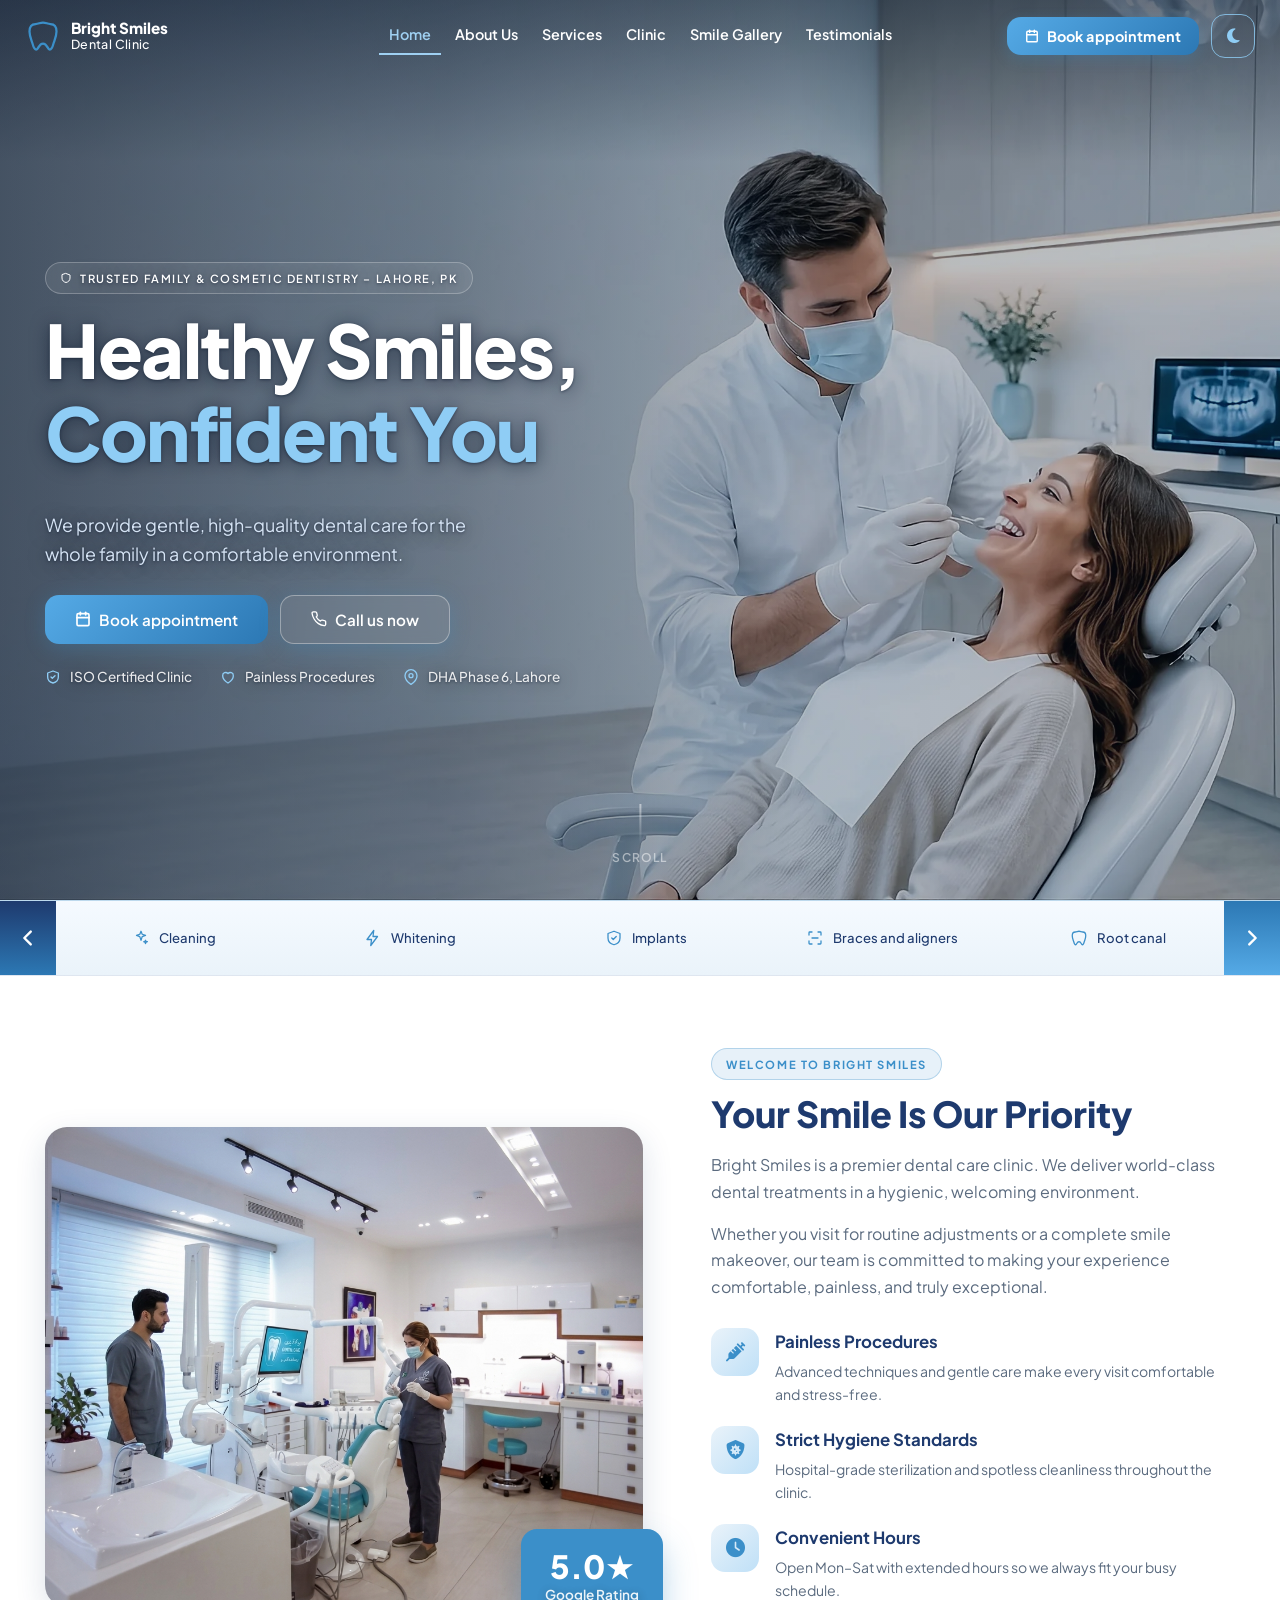
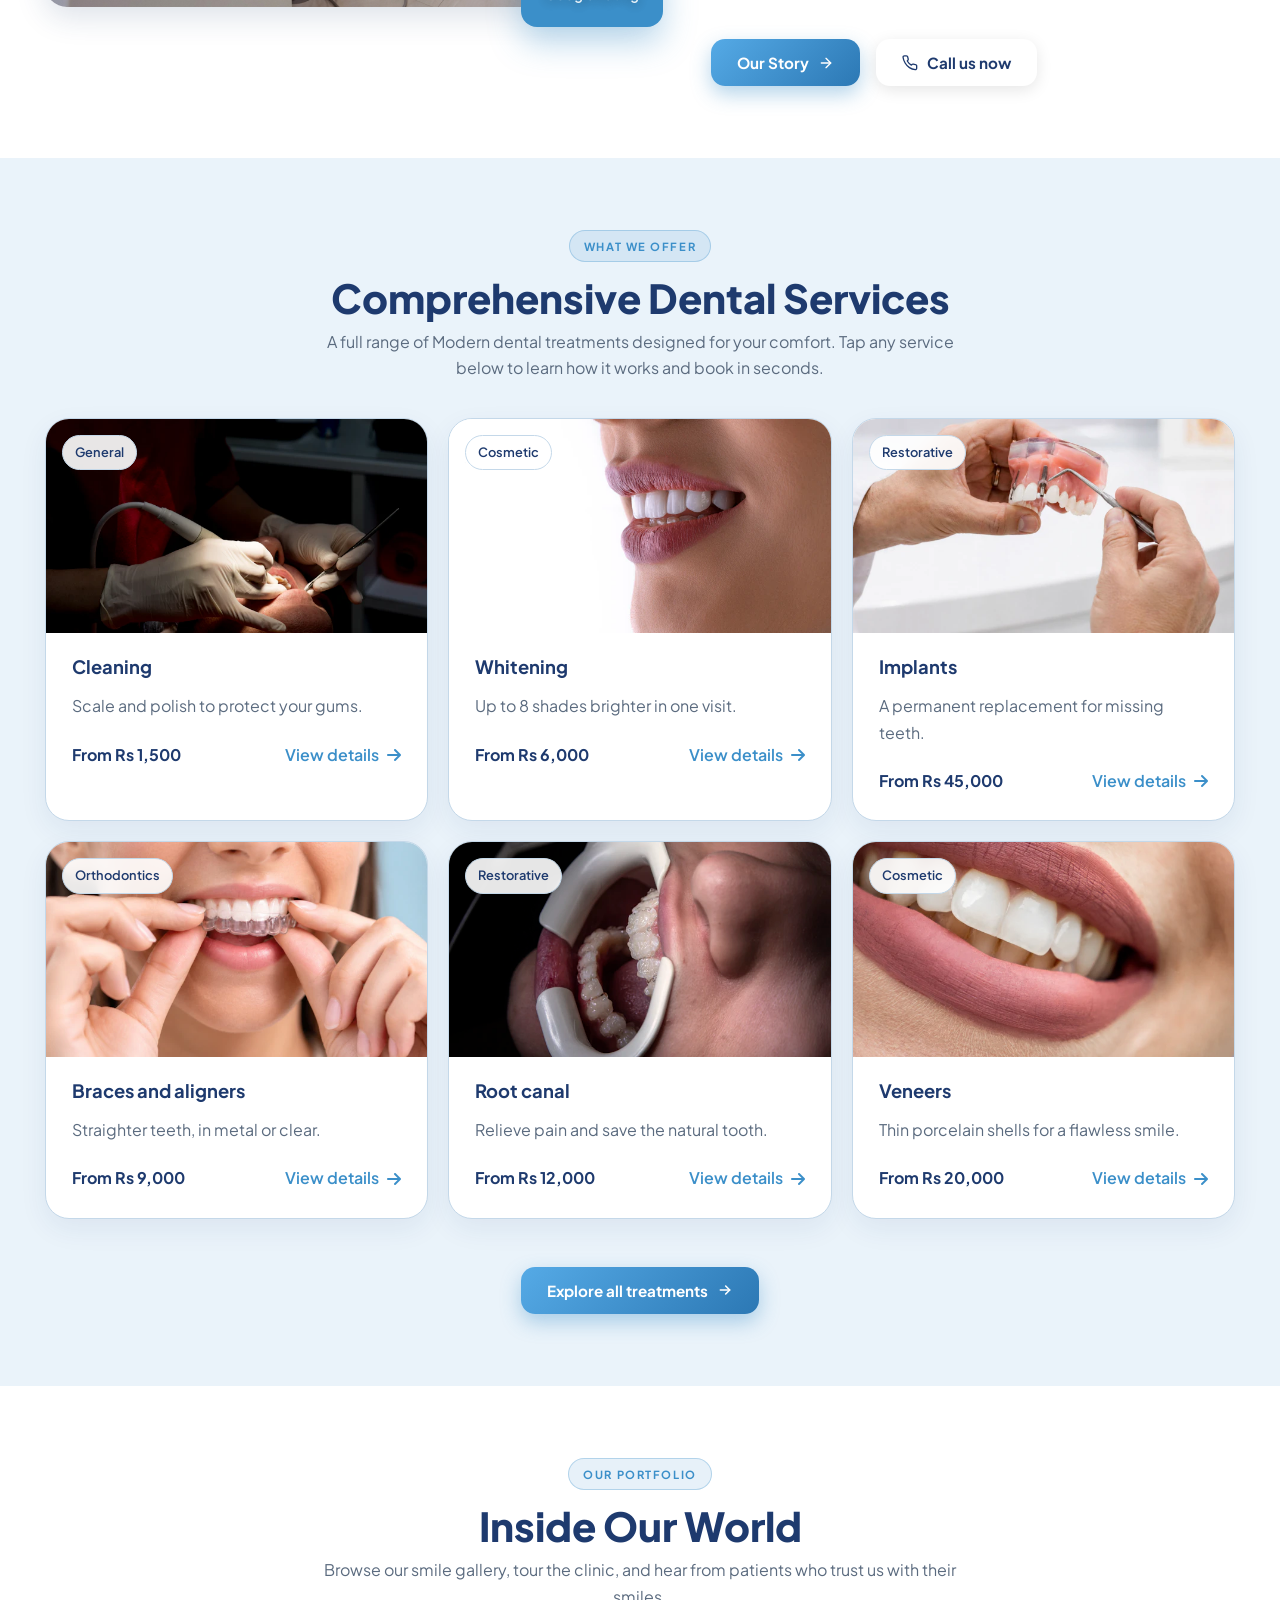
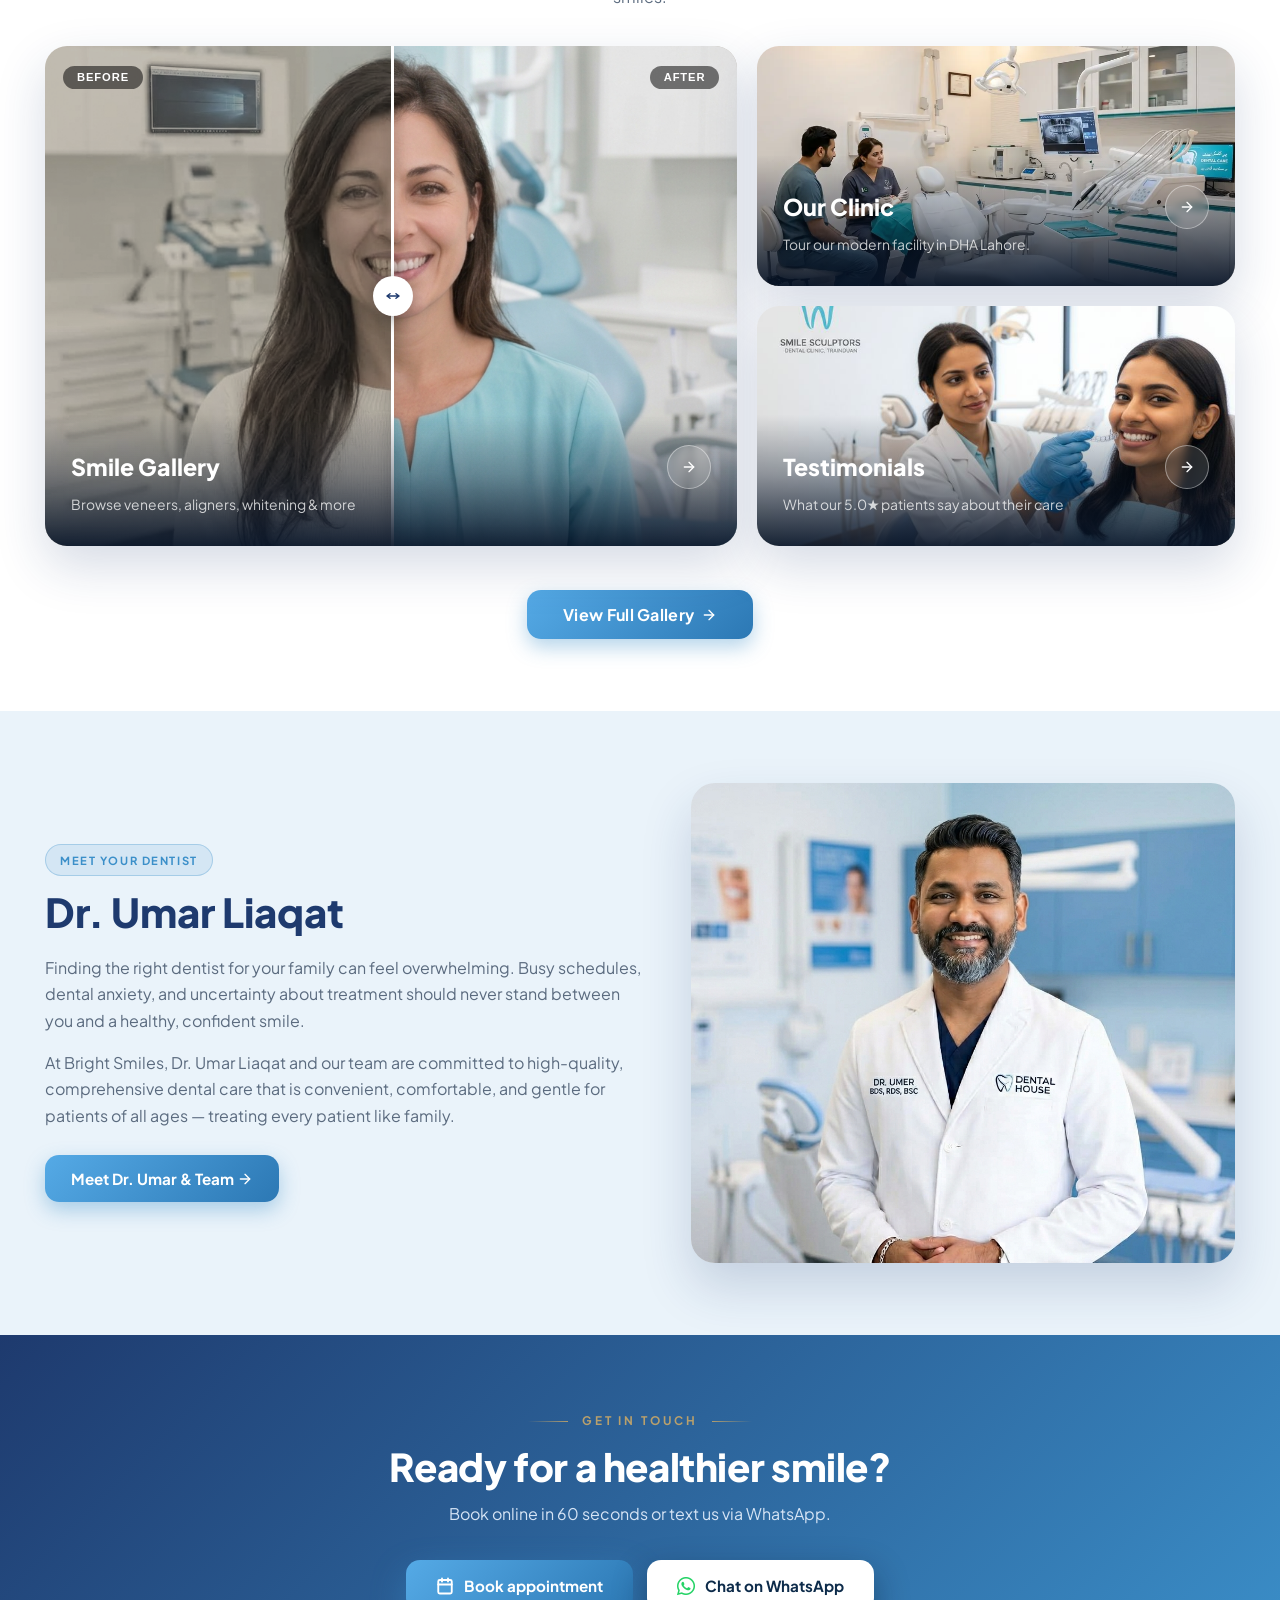
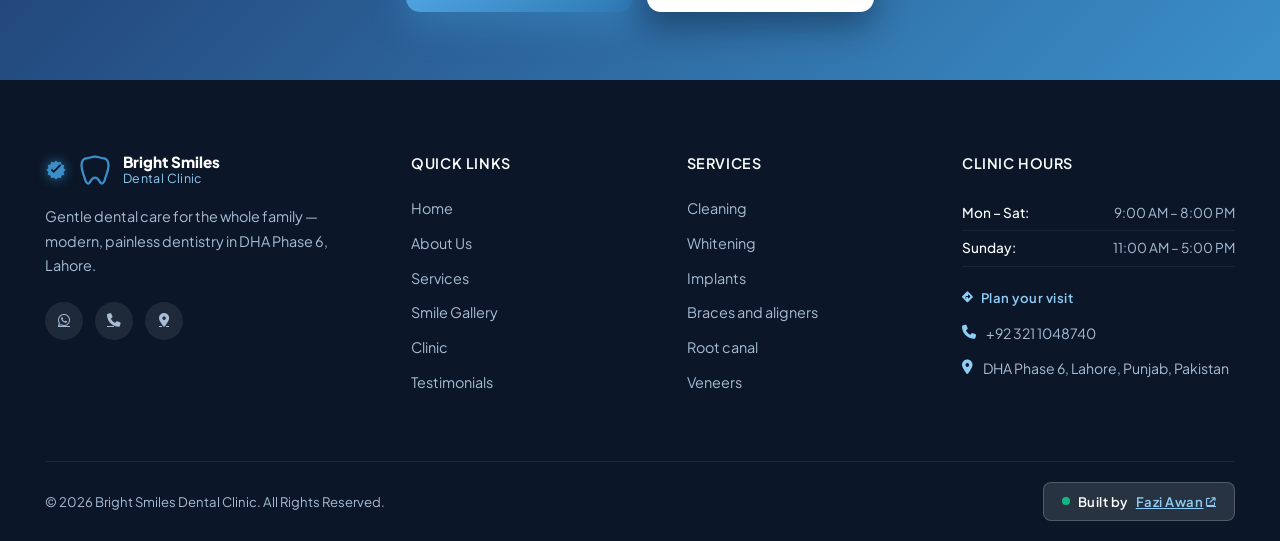
==== commit d2e0f9a8: "blue stats bar with 6 elements+new services button" ====
--- a/index.html
+++ b/index.html
@@ -26,15 +26,20 @@
 <div class="in hero-btns"><button type="button" class="btn" onclick="openBooking()"><svg width="16" height="16" viewBox="0 0 24 24" fill="none" stroke="currentColor" stroke-width="2.5" stroke-linecap="round" stroke-linejoin="round" aria-hidden="true"><rect x="3" y="4" width="18" height="18" rx="2"/><line x1="16" y1="2" x2="16" y2="6"/><line x1="8" y1="2" x2="8" y2="6"/><line x1="3" y1="10" x2="21" y2="10"/></svg> Book appointment</button><a class="btn alt" href="tel:+923211048740"><svg width="16" height="16" viewBox="0 0 24 24" fill="none" stroke="currentColor" stroke-width="2" stroke-linecap="round" stroke-linejoin="round" aria-hidden="true"><path d="M22 16.92v3a2 2 0 0 1-2.18 2 19.79 19.79 0 0 1-8.63-3.07A19.5 19.5 0 0 1 4.69 12 19.79 19.79 0 0 1 1.58 3.4 2 2 0 0 1 3.56 1.22h3a2 2 0 0 1 2 1.72 12.84 12.84 0 0 0 .7 2.81 2 2 0 0 1-.45 2.11L7.91 8.96a16 16 0 0 0 6.13 6.13l.91-.91a2 2 0 0 1 2.11-.45 12.84 12.84 0 0 0 2.81.7A2 2 0 0 1 22 16.92z"></svg> Call us now</a></div><div class="trust in"><div class="ti"><svg class="ts" viewBox="0 0 24 24" aria-hidden="true"><path d="M12 3l8 3v6c0 5-3.5 8-8 9-4.5-1-8-4-8-9V6z"/><path d="M9 12l2 2 4-4"/></svg>ISO Certified Clinic</div><div class="ti"><svg class="ts" viewBox="0 0 24 24" aria-hidden="true"><path d="M12 21s-8-5-8-11a4.5 4.5 0 018-3 4.5 4.5 0 018 3c0 6-8 11-8 11z"/></svg>Painless Procedures</div><div class="ti"><svg class="ts" viewBox="0 0 24 24" aria-hidden="true"><path d="M21 10c0 7-9 13-9 13s-9-6-9-13a9 9 0 0118 0z"/><circle cx="12" cy="10" r="3"/></svg>DHA Phase 6, Lahore</div></div></div>
 </div>
 
-</div></div><div class="strip"><div class="w"><div class="sg">
-<div class="si"><svg viewBox="0 0 24 24" aria-hidden="true"><path d="M12 3c-2 0-3 1-5 1S3 5 3 9c0 3 1 5 2 8 .5 2 1 4 2.5 4 1.7 0 1.5-4 4.5-4s2.8 4 4.5 4c1.5 0 2-2 2.5-4 1-3 2-5 2-8 0-4-2-5-4-5s-3-1-5-1z"/></svg>Teeth Whitening</div>
-<div class="si"><svg viewBox="0 0 24 24" aria-hidden="true"><path d="M12 3l8 3v6c0 5-3.5 8-8 9-4.5-1-8-4-8-9V6z"/><path d="M9 12l2 2 4-4"/></svg>Dental Implants</div>
-<div class="si"><svg viewBox="0 0 24 24" aria-hidden="true"><path d="M4 20l8-8 8 8"/><path d="M12 4v8"/></svg>Veneers</div>
-<div class="si"><svg viewBox="0 0 24 24" aria-hidden="true"><circle cx="12" cy="12" r="9"/><path d="M8.5 14.5a5 5 0 0 0 7 0"/></svg>Aligners</div>
-<div class="si"><svg viewBox="0 0 24 24" aria-hidden="true"><path d="M12 3l7 4v10l-7 4-7-4V7z"/></svg>Root Canal</div>
-</div></div></div>
-
-<section class="sec">
+</div><a class="scb" href="#next" aria-label="Scroll to content"><span class="scb-line"></span><span class="scb-txt">Scroll</span></a></div><div class="strip">
+<button class="stab prev" type="button" data-dir="-1" aria-label="Previous treatments"><svg viewBox="0 0 24 24" aria-hidden="true"><path d="M15 5l-7 7 7 7"/></svg></button>
+<div class="swin"><div class="strack" data-strack>
+<div class="si"><svg viewBox="0 0 24 24" aria-hidden="true"><path d="M12 3l1.6 4L18 8.6l-4.4 1.6L12 15l-1.6-4.8L6 8.6l4.4-1.6z"/><path d="M18 15l.7 1.8L20.5 17l-1.8.7L18 19.5l-.7-1.8L15.5 17l1.8-.7z"/></svg>Cleaning</div>
+<div class="si"><svg viewBox="0 0 24 24" aria-hidden="true"><path d="M13 2 4 14h6l-1 8 9-12h-6z"/></svg>Whitening</div>
+<div class="si"><svg viewBox="0 0 24 24" aria-hidden="true"><path d="M12 3l8 3v6c0 5-3.5 8-8 9-4.5-1-8-4-8-9V6z"/><path d="M9 12l2 2 4-4"/></svg>Implants</div>
+<div class="si"><svg viewBox="0 0 24 24" aria-hidden="true"><path d="M4 8V5a1 1 0 0 1 1-1h3"/><path d="M16 4h3a1 1 0 0 1 1 1v3"/><path d="M20 16v3a1 1 0 0 1-1 1h-3"/><path d="M8 20H5a1 1 0 0 1-1-1v-3"/><path d="M8 12h8"/></svg>Braces and aligners</div>
+<div class="si"><svg viewBox="0 0 24 24" aria-hidden="true"><path d="M12 3c-2 0-3 1-5 1S3 5 3 9c0 3 1 5 2 8 .5 2 1 4 2.5 4 1.7 0 1.5-4 4.5-4s2.8 4 4.5 4c1.5 0 2-2 2.5-4 1-3 2-5 2-8 0-4-2-5-4-5s-3-1-5-1z"/></svg>Root canal</div>
+<div class="si"><svg viewBox="0 0 24 24" aria-hidden="true"><path d="M6 4h12l3 5-9 11L3 9z"/><path d="M3 9h18"/><path d="M9 4l3 16 3-16"/></svg>Veneers</div>
+</div></div>
+<button class="stab next" type="button" data-dir="1" aria-label="Next treatments"><svg viewBox="0 0 24 24" aria-hidden="true"><path d="M9 5l7 7-7 7"/></svg></button>
+</div>
+
+<section class="sec" id="next">
   <div class="w">
     <div class="two">
       <div class="pic" style="min-height: 480px; background-image: url('images/new-clinic.jfif'); box-shadow: 0 10px 30px rgba(30,58,110,.15); overflow: visible;">
@@ -84,7 +89,7 @@
   </div>
 </section>
 
-<div class="sec tint"><div class="w"><div class="sh"><div class="eb">WHAT WE OFFER</div><h2>Comprehensive Dental Services</h2><p>A full range of Modern dental treatments designed for your comfort. Tap any service below to learn how it works and book in seconds.</p></div><div class="grid" id="svp"></div></div></div>
+<div class="sec tint"><div class="w"><div class="sh"><div class="eb">WHAT WE OFFER</div><h2>Comprehensive Dental Services</h2><p>A full range of Modern dental treatments designed for your comfort. Tap any service below to learn how it works and book in seconds.</p></div><div class="grid" id="svp"></div><div class="sh-more"><a class="btn" href="services.html">Explore all treatments<svg viewBox="0 0 24 24" width="16" height="16" fill="none" stroke="currentColor" stroke-width="2.4" stroke-linecap="round" stroke-linejoin="round" aria-hidden="true"><path d="M5 12h14"/><path d="M13 6l6 6-6 6"/></svg></a></div></div></div>
 <section class="sec explore-more-section">
   <div class="w">
     <div class="sh">
--- a/css/styles.css
+++ b/css/styles.css
@@ -1,7 +1,7 @@
 /* Bright Smiles Dental Clinic - handover build. Designed & built by Fazi Awan. */
-:root{--navy:#1E3A6E;--blue:#3B8FC9;--gold:#b9a06c;--cream:#f8f6f1;--tint:#EAF3FA;--bg:#fff;--card:#fff;--txt:#5B6B7F;--subtle:#6f7f95;--line:#c4d8e9;--page:#e6f0f8;--strip-bg:linear-gradient(180deg,#fbfaf7,#f6f3ec);--strip-line:rgba(30,58,110,.14);--fh:'Plus Jakarta Sans',system-ui,sans-serif;box-sizing:border-box}
-@media(prefers-color-scheme:dark){:root:not([data-theme="light"]){--navy:#d6e4ff;--tint:#12223b;--bg:#0b1526;--card:#15243b;--txt:#a3b4ca;--line:#27385a;--page:#070f1c;--strip-bg:linear-gradient(180deg,#0d1a2f,#0a1526);--strip-line:rgba(255,255,255,.08)}}
-:root[data-theme="dark"]{--navy:#d6e4ff;--tint:#12223b;--bg:#0b1526;--card:#15243b;--txt:#a3b4ca;--line:#27385a;--page:#070f1c;--strip-bg:linear-gradient(180deg,#0d1a2f,#0a1526);--strip-line:rgba(255,255,255,.08)}
+:root{--navy:#1E3A6E;--blue:#3B8FC9;--gold:#b9a06c;--cream:#f8f6f1;--tint:#EAF3FA;--bg:#fff;--card:#fff;--txt:#5B6B7F;--subtle:#6f7f95;--line:#c4d8e9;--page:#e6f0f8;--strip-bg:linear-gradient(180deg,#f5faff,#eaf3fa);--strip-line:rgba(30,58,110,.1);--strip-top:rgba(59,143,201,.25);--strip-ic:#3B8FC9;--fh:'Plus Jakarta Sans',system-ui,sans-serif;box-sizing:border-box}
+@media(prefers-color-scheme:dark){:root:not([data-theme="light"]){--navy:#d6e4ff;--tint:#12223b;--bg:#0b1526;--card:#15243b;--txt:#a3b4ca;--line:#27385a;--page:#070f1c;--strip-bg:linear-gradient(180deg,#0d1a2f,#0a1526);--strip-line:rgba(255,255,255,.08);--strip-top:rgba(143,205,245,.25);--strip-ic:#8fcdf5}}
+:root[data-theme="dark"]{--navy:#d6e4ff;--tint:#12223b;--bg:#0b1526;--card:#15243b;--txt:#a3b4ca;--line:#27385a;--page:#070f1c;--strip-bg:linear-gradient(180deg,#0d1a2f,#0a1526);--strip-line:rgba(255,255,255,.08);--strip-top:rgba(143,205,245,.25);--strip-ic:#8fcdf5}
 /* Anchor jumps (#testimonials, index.html#..., section links) glide instead of
    jumping, and scroll-padding reserves the fixed header's height so a target
    never lands underneath it. The reduced-motion block in section 16 forces
@@ -36,11 +36,17 @@
 .gl{position:absolute;background:color-mix(in srgb,var(--card) 78%,transparent);backdrop-filter:blur(10px);border:1px solid #ffffff88;border-radius:16px;padding:11px 16px;font-size:.82rem;box-shadow:0 12px 30px rgba(30,58,110,.2)}.gl b{display:block;color:var(--navy);font-size:1.2rem}
 .stats{display:grid;grid-template-columns:repeat(4,1fr);gap:14px;text-align:center;margin:0 0 60px}
 .stats div{background:var(--card);border:1px solid var(--line);border-radius:20px;padding:24px 10px;box-shadow:0 10px 30px rgba(30,58,110,.08)}.stats b{font-size:2.1rem;color:var(--blue);display:block}
-.strip{background:var(--strip-bg);border-bottom:1px solid var(--strip-line)}
-.strip .sg{display:flex;flex-wrap:wrap;justify-content:space-evenly;align-items:center;gap:20px;padding:24px 0}
-.strip .si{display:inline-flex;align-items:center;gap:9px;color:var(--navy);font-weight:500;font-size:.82rem;white-space:nowrap}
-.strip .si svg{width:18px;height:18px;flex:none;display:block;fill:none;stroke:var(--gold);stroke-width:1.7;stroke-linecap:round;stroke-linejoin:round}
-@media(max-width:820px){.strip .sg{display:grid;grid-template-columns:1fr 1fr;justify-items:start;gap:16px 20px;padding:22px 0}}
+.strip{position:relative;display:flex;align-items:stretch;overflow:hidden;background:var(--strip-bg);border-top:1px solid var(--strip-top);border-bottom:1px solid var(--strip-line)}
+.strip .swin{position:relative;overflow:hidden;flex:1;display:flex;align-items:center}
+html:not(.js) .strip .swin{overflow-x:auto}
+.strip .strack{display:flex;width:max-content;will-change:transform}
+.strip .si{flex:none;width:236px;display:inline-flex;align-items:center;justify-content:center;gap:9px;color:var(--navy);font-weight:500;font-size:.82rem;white-space:nowrap;padding:26px 0}
+.strip .si svg{width:18px;height:18px;flex:none;display:block;fill:none;stroke:var(--strip-ic);stroke-width:1.7;stroke-linecap:round;stroke-linejoin:round}
+.strip .stab{flex:none;width:56px;border:0;cursor:pointer;background:linear-gradient(180deg,#1E3A6E,#2c78b4);color:#fff;display:grid;place-items:center;transition:filter .2s}
+.strip .stab:hover{filter:brightness(1.12)}
+.strip .stab.next{background:linear-gradient(180deg,#2c78b4,#55aae6)}
+.strip .stab svg{width:22px;height:22px;fill:none;stroke:currentColor;stroke-width:2.6;stroke-linecap:round;stroke-linejoin:round}
+@media(max-width:820px){.strip .si{width:200px}.strip .stab{width:44px}}
 .grid{display:grid;grid-template-columns:repeat(auto-fit,minmax(min(100%,250px),1fr));gap:20px}
 .card{background:var(--card);border:1px solid var(--line);border-radius:22px;padding:26px;box-shadow:0 10px 28px rgba(30,58,110,.07);transition:transform .25s,box-shadow .25s}
 .card.h:hover{transform:translateY(-5px);box-shadow:0 18px 40px rgba(30,58,110,.16)}.card h3{font-size:1.15rem;margin-bottom:.3em}.card p{margin:0}
@@ -49,6 +55,12 @@
 
 @media(max-width:820px){.hs{background:linear-gradient(rgba(7,20,40,.28),rgba(7,20,40,.28)),linear-gradient(90deg,rgba(7,20,40,.62) 0%,rgba(7,20,40,.35) 35%,rgba(7,20,40,0) 62%),linear-gradient(180deg,rgba(7,20,40,.45) 0%,rgba(7,20,40,0) 18%),url('../images/landing-image.webp') center/cover no-repeat}}
 .hs h1,.hs .eb,.hs p,.hs .trust .ti{text-shadow:0 1px 3px rgba(7,20,40,.5),0 2px 18px rgba(7,20,40,.55)}
+/* Hero scroll cue: growing hairline + SCROLL (style ref: dental-house). */
+.hs .scb{position:absolute;left:50%;bottom:36px;transform:translateX(-50%);z-index:2;display:flex;flex-direction:column;align-items:center;gap:8px;text-decoration:none;cursor:pointer;color:rgba(255,255,255,.5)}
+.scb .scb-line{width:2px;height:40px;background:linear-gradient(to bottom,rgba(255,255,255,.5),transparent);animation:scbLine 1.8s infinite}
+@keyframes scbLine{0%{height:0;opacity:1}100%{height:40px;opacity:0}}
+.scb .scb-txt{font:600 .75rem/1 "Plus Jakarta Sans",sans-serif;letter-spacing:.1em;text-transform:uppercase}
+@media(max-width:560px){.hs .scb{bottom:24px}}
 .pic{position:relative;min-height:210px;border-radius:22px;overflow:hidden;background:var(--g,linear-gradient(135deg,#8fc3ea,#1E3A6E));background-size:cover;background-position:center;display:flex;align-items:flex-end;padding:18px;color:#fff;font-weight:800}
 .pic svg{position:absolute;right:-16px;top:-10px;width:130px;opacity:.18;fill:#fff}.pic span{position:relative;text-shadow:0 2px 12px #0006}
 
@@ -394,6 +406,9 @@
 .smile-ov h3 { color: #fff; margin: 0 0 6px; font-size: clamp(1.2rem, 2.5vw, 1.6rem); }
 .smile-ov p { color: rgba(255, 255, 255, .8); font-size: .88rem; margin: 0; }
 .sh-more { display: flex; justify-content: center; margin-top: 48px; }
+.sh-more .btn { display: inline-flex; align-items: center; gap: 9px; }
+.sh-more .btn:hover svg { transform: translateX(3px); }
+.sh-more .btn svg { transition: transform .25s ease; }
 
 /* Scroll reveal (reference .fade-in / .stagger behaviour).
    Scoped to html.js so the section still shows if scripting is unavailable. */
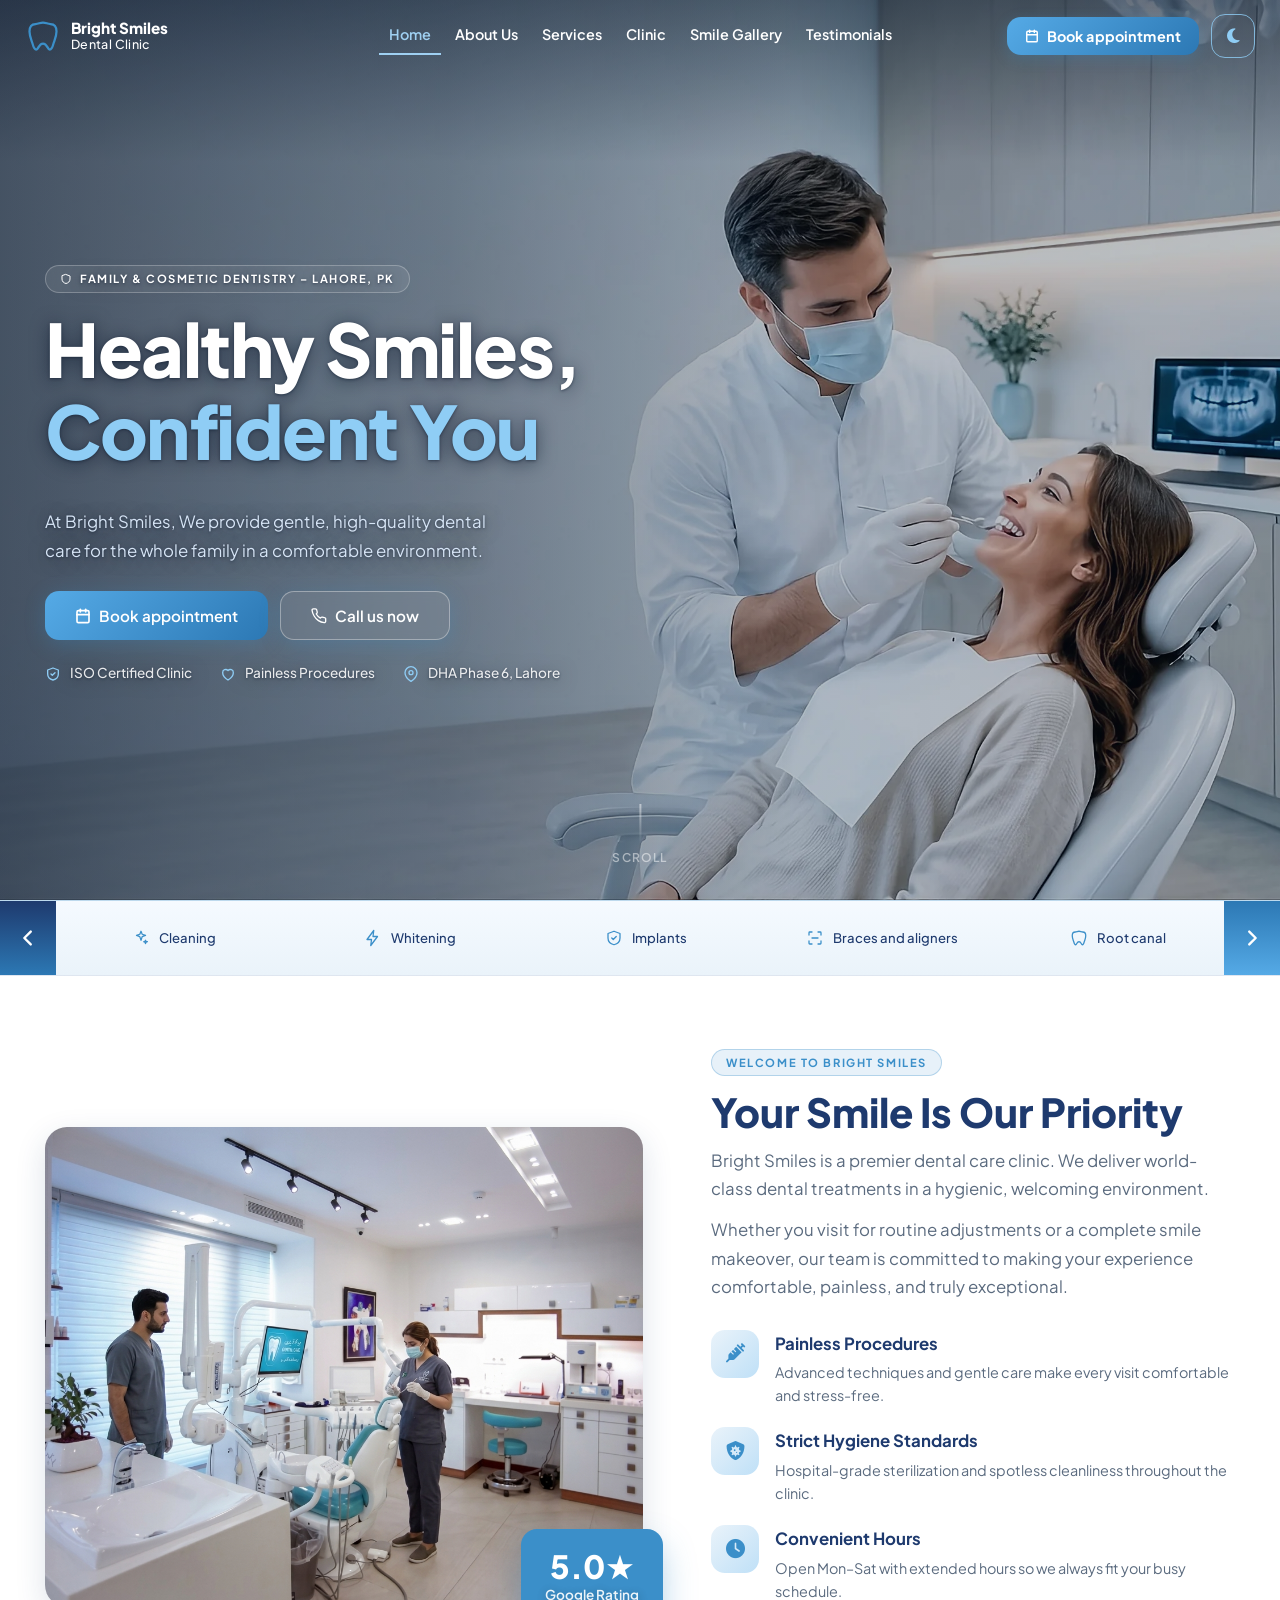
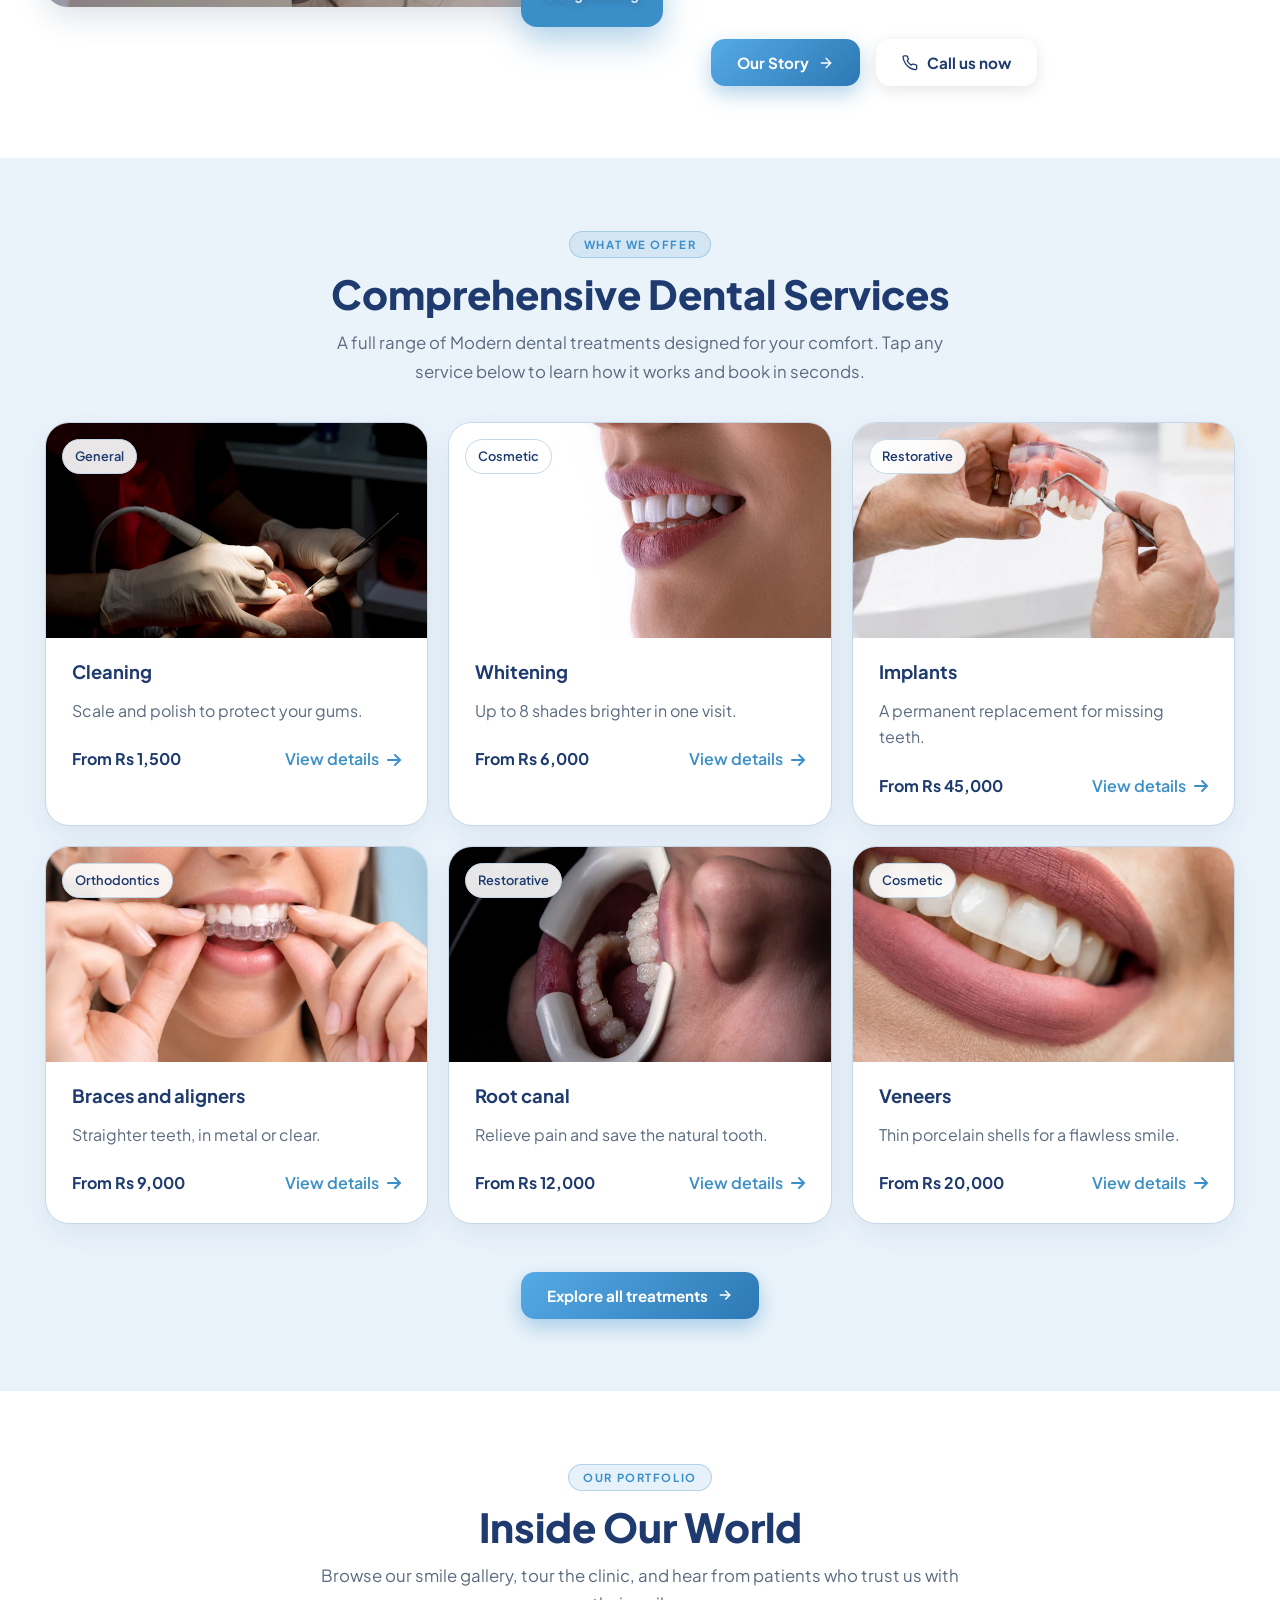
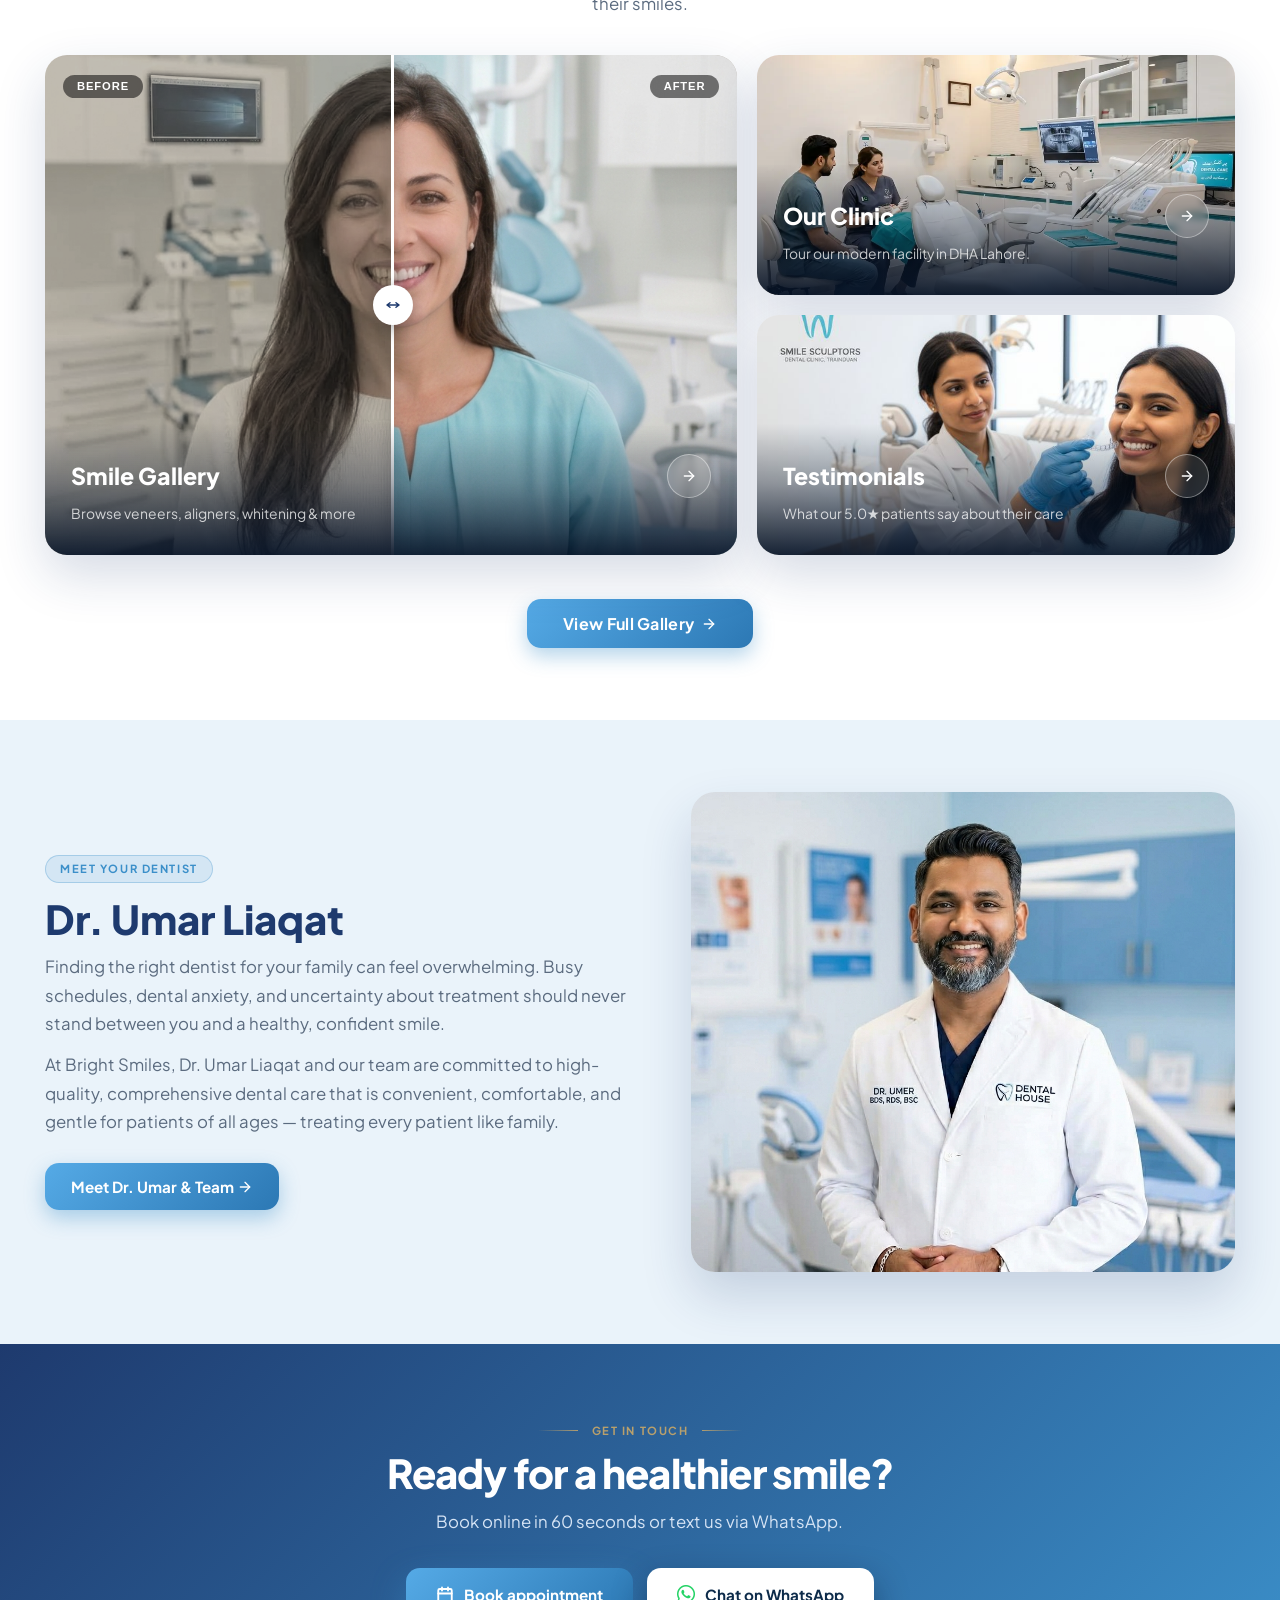
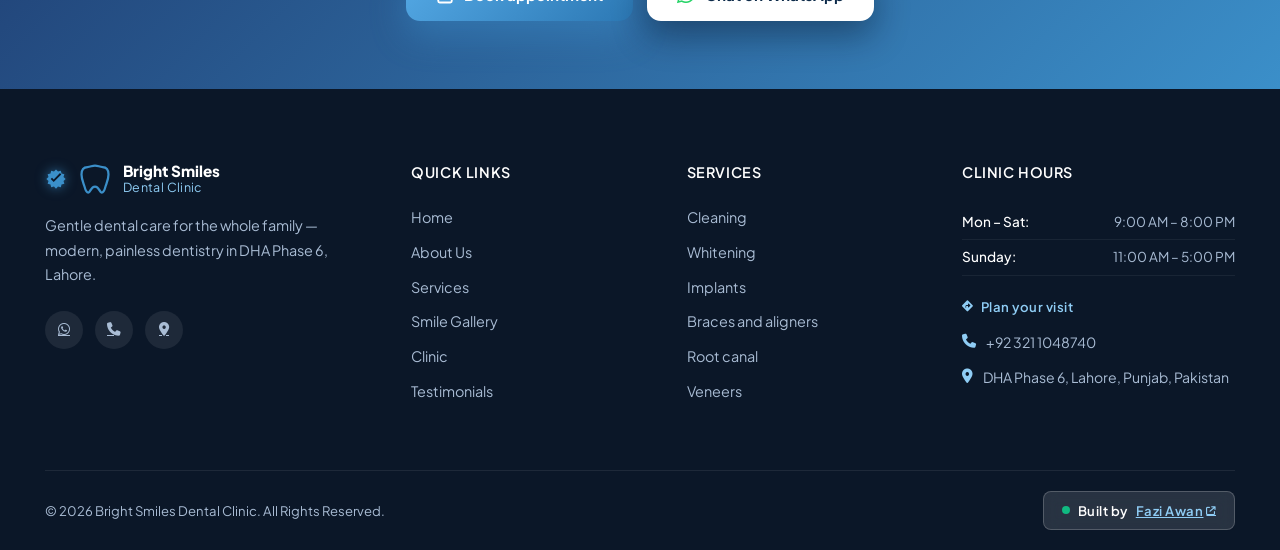
==== commit 3495d624: "23" ====
--- a/index.html
+++ b/index.html
@@ -11,7 +11,8 @@
 <link href="https://fonts.googleapis.com/css2?family=Plus+Jakarta+Sans:wght@400;600;800&display=swap" rel="stylesheet">
 <link rel="stylesheet" href="https://cdnjs.cloudflare.com/ajax/libs/font-awesome/6.5.0/css/all.min.css">
 <link rel="stylesheet" href="css/styles.css">
-<link rel="preload" as="image" href="images/landing-image.webp" type="image/webp">
+<link rel="preload" as="image" href="images/landing-image.webp" type="image/webp" media="(min-width:821px)">
+<link rel="preload" as="image" href="images/landing-image-mobile.jpg" type="image/jpeg" media="(max-width:820px)">
 <script>try{var t=localStorage.getItem("theme");if(t)document.documentElement.dataset.theme=t}catch(e){};document.documentElement.classList.add("js")</script>
 </head><body>
 <svg width="0" height="0" style="position:absolute"><defs><linearGradient id="g" x1="0" y1="0" x2="1" y2="1"><stop offset="0" stop-color="#fff"/><stop offset=".6" stop-color="#eaf5fd"/><stop offset="1" stop-color="#a9d3f1"/></linearGradient></defs>
@@ -22,7 +23,7 @@
 <div class="ha"><button type="button" class="btn hb" onclick="openBooking()"><svg width="14" height="14" viewBox="0 0 24 24" fill="none" stroke="currentColor" stroke-width="2.5" stroke-linecap="round" stroke-linejoin="round" aria-hidden="true"><rect x="3" y="4" width="18" height="18" rx="2"/><line x1="16" y1="2" x2="16" y2="6"/><line x1="8" y1="2" x2="8" y2="6"/><line x1="3" y1="10" x2="21" y2="10"/></svg> Book appointment</button><button type="button" id="th" aria-label="Toggle dark mode"><i class="fa-solid fa-moon" aria-hidden="true"></i></button><button type="button" id="mn" class="mn" aria-label="Open menu" aria-controls="nav" aria-expanded="false">&#9776;</button></div></header>
 <main><section class="pg">
 <div class="sec hs"><div class="w"><div class="mesh"></div>
-<div class="hero"><div><div class="eb in"><svg width="12" height="12" viewBox="0 0 24 24" fill="none" stroke="currentColor" stroke-width="2" stroke-linecap="round" stroke-linejoin="round" aria-hidden="true"><path d="M12 3l8 3v6c0 5-3.5 8-8 9-4.5-1-8-4-8-9V6z"/></svg><span>TRUSTED FAMILY &amp; COSMETIC DENTISTRY – LAHORE, PK</span></div><h1 class="in">Healthy Smiles,<span>Confident You</span></h1><p class="in">We provide gentle, high-quality dental care for the whole family in a comfortable environment.</p>
+<div class="hero"><div><div class="eb in"><svg width="12" height="12" viewBox="0 0 24 24" fill="none" stroke="currentColor" stroke-width="2" stroke-linecap="round" stroke-linejoin="round" aria-hidden="true"><path d="M12 3l8 3v6c0 5-3.5 8-8 9-4.5-1-8-4-8-9V6z"/></svg><span>FAMILY &amp; COSMETIC DENTISTRY – LAHORE, PK</span></div><h1 class="in">Healthy Smiles,<span>Confident You</span></h1><p class="in">At Bright Smiles, We provide gentle, high-quality dental care for the whole family in a comfortable environment.</p>
 <div class="in hero-btns"><button type="button" class="btn" onclick="openBooking()"><svg width="16" height="16" viewBox="0 0 24 24" fill="none" stroke="currentColor" stroke-width="2.5" stroke-linecap="round" stroke-linejoin="round" aria-hidden="true"><rect x="3" y="4" width="18" height="18" rx="2"/><line x1="16" y1="2" x2="16" y2="6"/><line x1="8" y1="2" x2="8" y2="6"/><line x1="3" y1="10" x2="21" y2="10"/></svg> Book appointment</button><a class="btn alt" href="tel:+923211048740"><svg width="16" height="16" viewBox="0 0 24 24" fill="none" stroke="currentColor" stroke-width="2" stroke-linecap="round" stroke-linejoin="round" aria-hidden="true"><path d="M22 16.92v3a2 2 0 0 1-2.18 2 19.79 19.79 0 0 1-8.63-3.07A19.5 19.5 0 0 1 4.69 12 19.79 19.79 0 0 1 1.58 3.4 2 2 0 0 1 3.56 1.22h3a2 2 0 0 1 2 1.72 12.84 12.84 0 0 0 .7 2.81 2 2 0 0 1-.45 2.11L7.91 8.96a16 16 0 0 0 6.13 6.13l.91-.91a2 2 0 0 1 2.11-.45 12.84 12.84 0 0 0 2.81.7A2 2 0 0 1 22 16.92z"></svg> Call us now</a></div><div class="trust in"><div class="ti"><svg class="ts" viewBox="0 0 24 24" aria-hidden="true"><path d="M12 3l8 3v6c0 5-3.5 8-8 9-4.5-1-8-4-8-9V6z"/><path d="M9 12l2 2 4-4"/></svg>ISO Certified Clinic</div><div class="ti"><svg class="ts" viewBox="0 0 24 24" aria-hidden="true"><path d="M12 21s-8-5-8-11a4.5 4.5 0 018-3 4.5 4.5 0 018 3c0 6-8 11-8 11z"/></svg>Painless Procedures</div><div class="ti"><svg class="ts" viewBox="0 0 24 24" aria-hidden="true"><path d="M21 10c0 7-9 13-9 13s-9-6-9-13a9 9 0 0118 0z"/><circle cx="12" cy="10" r="3"/></svg>DHA Phase 6, Lahore</div></div></div>
 </div>
 
@@ -38,6 +39,7 @@
 </div></div>
 <button class="stab next" type="button" data-dir="1" aria-label="Next treatments"><svg viewBox="0 0 24 24" aria-hidden="true"><path d="M9 5l7 7-7 7"/></svg></button>
 </div>
+</section>
 
 <section class="sec" id="next">
   <div class="w">
@@ -50,33 +52,33 @@
       </div>
       <div style="padding-left: 20px;">
         <div class="eb">WELCOME TO BRIGHT SMILES</div>
-        <h2 style="font-size: clamp(1.4rem, 2.8vw, 2.5rem);">Your Smile Is Our Priority</h2>
-        <p style="margin-bottom:16px;">
+        <h2>Your Smile Is Our Priority</h2>
+        <p>
           Bright Smiles is a premier dental care clinic. We deliver world-class dental treatments in a hygienic, welcoming environment.
         </p>
         <p>
           Whether you visit for routine adjustments or a complete smile makeover, our team is committed to making your experience comfortable, painless, and truly exceptional.
         </p>
-        <div class="stack" style="margin: 28px 0 36px; gap: 20px;">
-          <div style="display:flex; gap:16px; align-items: flex-start;">
-            <div class="ic" style="margin-bottom:0; flex-shrink:0; width:48px; height:48px; font-size:1.2rem;"><i class="fa-solid fa-syringe" style="color:var(--blue);"></i></div>
+        <div class="feats">
+          <div class="feat">
+            <div class="ic"><i class="fa-solid fa-syringe" aria-hidden="true"></i></div>
             <div>
-              <h4 style="margin:0 0 4px; font-size:1.05rem; color:var(--navy);">Painless Procedures</h4>
-              <p style="font-size: .88rem; margin:0;">Advanced techniques and gentle care make every visit comfortable and stress-free.</p>
+              <h4>Painless Procedures</h4>
+              <p>Advanced techniques and gentle care make every visit comfortable and stress-free.</p>
             </div>
           </div>
-          <div style="display:flex; gap:16px; align-items: flex-start;">
-            <div class="ic" style="margin-bottom:0; flex-shrink:0; width:48px; height:48px; font-size:1.2rem;"><i class="fa-solid fa-shield-virus" style="color:var(--blue);"></i></div>
+          <div class="feat">
+            <div class="ic"><i class="fa-solid fa-shield-virus" aria-hidden="true"></i></div>
             <div>
-              <h4 style="margin:0 0 4px; font-size:1.05rem; color:var(--navy);">Strict Hygiene Standards</h4>
-              <p style="font-size: .88rem; margin:0;">Hospital-grade sterilization and spotless cleanliness throughout the clinic.</p>
+              <h4>Strict Hygiene Standards</h4>
+              <p>Hospital-grade sterilization and spotless cleanliness throughout the clinic.</p>
             </div>
           </div>
-          <div style="display:flex; gap:16px; align-items: flex-start;">
-            <div class="ic" style="margin-bottom:0; flex-shrink:0; width:48px; height:48px; font-size:1.2rem;"><i class="fa-solid fa-clock" style="color:var(--blue);"></i></div>
+          <div class="feat">
+            <div class="ic"><i class="fa-solid fa-clock" aria-hidden="true"></i></div>
             <div>
-              <h4 style="margin:0 0 4px; font-size:1.05rem; color:var(--navy);">Convenient Hours</h4>
-              <p style="font-size: .88rem; margin:0;">Open Mon–Sat with extended hours so we always fit your busy schedule.</p>
+              <h4>Convenient Hours</h4>
+              <p>Open Mon–Sat with extended hours so we always fit your busy schedule.</p>
             </div>
           </div>
         </div>
@@ -154,7 +156,7 @@
       <div>
         <div class="eb">MEET YOUR DENTIST</div>
         <h2>Dr. Umar Liaqat</h2>
-        <p style="margin-bottom: 16px;">Finding the right dentist for your family can feel overwhelming. Busy schedules, dental anxiety, and uncertainty about treatment should never stand between you and a healthy, confident smile.</p>
+        <p>Finding the right dentist for your family can feel overwhelming. Busy schedules, dental anxiety, and uncertainty about treatment should never stand between you and a healthy, confident smile.</p>
         <p>At Bright Smiles, Dr. Umar Liaqat and our team are committed to high-quality, comprehensive dental care that is convenient, comfortable, and gentle for patients of all ages &mdash; treating every patient like family.</p>
         <div style="margin-top: 26px;"><a href="about.html" class="btn">Meet Dr. Umar &amp; Team <svg width="16" height="16" viewBox="0 0 24 24" fill="none" stroke="currentColor" stroke-width="2" stroke-linecap="round" stroke-linejoin="round" aria-hidden="true"><path d="M5 12h14"/><path d="M12 5l7 7-7 7"/></svg></a></div>
       </div>
--- a/css/styles.css
+++ b/css/styles.css
@@ -2,6 +2,24 @@
 :root{--navy:#1E3A6E;--blue:#3B8FC9;--gold:#b9a06c;--cream:#f8f6f1;--tint:#EAF3FA;--bg:#fff;--card:#fff;--txt:#5B6B7F;--subtle:#6f7f95;--line:#c4d8e9;--page:#e6f0f8;--strip-bg:linear-gradient(180deg,#f5faff,#eaf3fa);--strip-line:rgba(30,58,110,.1);--strip-top:rgba(59,143,201,.25);--strip-ic:#3B8FC9;--fh:'Plus Jakarta Sans',system-ui,sans-serif;box-sizing:border-box}
 @media(prefers-color-scheme:dark){:root:not([data-theme="light"]){--navy:#d6e4ff;--tint:#12223b;--bg:#0b1526;--card:#15243b;--txt:#a3b4ca;--line:#27385a;--page:#070f1c;--strip-bg:linear-gradient(180deg,#0d1a2f,#0a1526);--strip-line:rgba(255,255,255,.08);--strip-top:rgba(143,205,245,.25);--strip-ic:#8fcdf5}}
 :root[data-theme="dark"]{--navy:#d6e4ff;--tint:#12223b;--bg:#0b1526;--card:#15243b;--txt:#a3b4ca;--line:#27385a;--page:#070f1c;--strip-bg:linear-gradient(180deg,#0d1a2f,#0a1526);--strip-line:rgba(255,255,255,.08);--strip-top:rgba(143,205,245,.25);--strip-ic:#8fcdf5}
+
+/* ---- Type scale & vertical rhythm ----------------------------------------
+   Single source of truth for the four text tiers repeated in every section:
+   eyebrow (overline), heading, subheading (lead) and meta (trust) line. Every
+   section consumes these tokens instead of hard-coding sizes, so the whole
+   page keeps the same hierarchy, spacing and gaps from hero to footer. */
+:root{
+  --fs-h1:clamp(2.4rem,6vw,4.2rem);   /* page display heading */
+  --fs-h2:clamp(1.7rem,3.5vw,2.5rem); /* section heading */
+  --fs-lead:1.05rem;                  /* intro/subheading under a heading */
+  --fs-body:1rem;                     /* body copy */
+  --fs-small:.9rem;                   /* secondary copy */
+  --fs-meta:.85rem;                   /* trust / meta line */
+  --fs-eyebrow:.7rem;                 /* eyebrow / overline */
+  --ls-eyebrow:.14em;                 /* eyebrow tracking */
+  --gap-eyebrow:14px;                 /* eyebrow -> heading */
+  --gap-head:12px;                    /* heading -> subheading */
+}
 /* Anchor jumps (#testimonials, index.html#..., section links) glide instead of
    jumping, and scroll-padding reserves the fixed header's height so a target
    never lands underneath it. The reduced-motion block in section 16 forces
@@ -10,7 +28,7 @@
 html{scroll-padding-top:calc(90px + env(safe-area-inset-top,0px))}
 *{box-sizing:border-box}
 body{margin:0;background:var(--bg);color:var(--txt);font:16px/1.65 "Plus Jakarta Sans",system-ui,Arial,sans-serif;overflow-x:clip}
-h1,h2,h3{color:var(--navy);line-height:1.12;margin:0 0 .5em}h1{font-size:clamp(2.4rem,6vw,4.2rem);font-weight:800;letter-spacing:-.02em}h2{font-size:clamp(1.7rem,3.5vw,2.5rem);font-weight:800}
+h1,h2,h3{color:var(--navy);line-height:1.12;margin:0 0 .5em}h1{font-size:var(--fs-h1);font-weight:800;letter-spacing:-.02em}h2{font-size:var(--fs-h2);font-weight:800}
 .w{max-width:1230px;margin:0 auto;padding:0 20px}
 header{position:fixed;top:0;left:0;right:0;z-index:9;margin:0;padding:12px max(20px,calc((100% - 1230px)/2));background:transparent;transition:background .3s,box-shadow .3s;display:grid;grid-template-columns:1fr auto 1fr;align-items:center;gap:18px}header.sc{background:color-mix(in srgb,var(--card) 92%,transparent);backdrop-filter:blur(14px);box-shadow:0 2px 16px rgba(30,58,110,.12)}header.mo{background:#0f2548}header:is(:not(.sc),.mo) :is(.logo,nav a,.tel,.mn){color:#fff}header:is(:not(.sc),.mo) .logo small{color:#fff!important}header:is(:not(.sc),.mo) nav a.on{color:#9fd0f2;border-color:#9fd0f2}header.mo nav a{border-bottom-color:#ffffff26}
 .logo{display:flex;align-items:center;gap:10px;color:var(--navy);font-weight:800;text-decoration:none;line-height:1.1;font-size:.95rem;white-space:nowrap}
@@ -24,7 +42,7 @@
 :is(a,button,input,select,summary):focus-visible{outline:3px solid var(--blue);outline-offset:2px}
 .pg{display:block;counter-reset:s}
 .hero{position:relative;display:grid;grid-template-columns:1.05fr 1fr;gap:30px;align-items:center;padding:64px 0 50px}
-.hero h1 span{color:var(--blue);display:block}.hero p{font-size:1.12rem;max-width:470px}
+.hero h1 span{color:var(--blue);display:block}.hero p{font-size:var(--fs-lead);line-height:1.7;max-width:470px}
 .hero .in{animation:up .9s both}.hero .in:nth-child(2){animation-delay:.12s}.hero .in:nth-child(3){animation-delay:.24s}
 @keyframes up{from{opacity:0;transform:translateY(24px)}}
 .mesh{position:absolute;left:0;right:0;top:0;height:100%;z-index:-1;background:radial-gradient(500px 300px at 85% 30%,#bfe0f7aa,transparent),radial-gradient(400px 300px at 5% 10%,#dcebf8,transparent)}
@@ -51,20 +69,32 @@
 .card{background:var(--card);border:1px solid var(--line);border-radius:22px;padding:26px;box-shadow:0 10px 28px rgba(30,58,110,.07);transition:transform .25s,box-shadow .25s}
 .card.h:hover{transform:translateY(-5px);box-shadow:0 18px 40px rgba(30,58,110,.16)}.card h3{font-size:1.15rem;margin-bottom:.3em}.card p{margin:0}
 .ic{width:48px;height:48px;border-radius:14px;background:linear-gradient(135deg,var(--tint),#bfe0f7);display:grid;place-items:center;margin-bottom:14px}.ic svg{width:26px;fill:none;stroke:var(--blue);stroke-width:1.6;stroke-linecap:round;stroke-linejoin:round}
-.sec{padding:72px 0;background:var(--bg)}.tint{background:var(--tint)}.hs{position:relative;display:flex;align-items:center;height:100vh;min-height:620px;max-height:960px;padding:130px 0 80px;overflow:hidden;color:#fff;background:linear-gradient(rgba(7,20,40,.28),rgba(7,20,40,.28)),linear-gradient(90deg,rgba(7,20,40,.62) 0%,rgba(7,20,40,.35) 35%,rgba(7,20,40,0) 62%),linear-gradient(180deg,rgba(7,20,40,.45) 0%,rgba(7,20,40,0) 18%),url('../images/landing-image.webp') center/cover no-repeat}.hs>.w{width:100%}.hs .hero{display:block;padding:0}.hs .hero>div:first-child{max-width:660px;position:relative;z-index:1}.hs h1{color:#fff;font-size:clamp(2.6rem,6.5vw,4.6rem)}.hs h1 span{color:#8fcdf5}.hs p{color:#d6e4f5}.hs .eb{display:inline-flex;align-items:center;gap:8px;color:#fff;font-size:.7rem;font-weight:600;letter-spacing:.14em;border:1px solid #ffffff40;border-radius:999px;padding:6px 14px;background:#ffffff14;backdrop-filter:blur(10px)}.hs .eb i{font-size:.72rem;color:#fff}.hs .btn.alt{background:rgba(255,255,255,.08);color:#fff;border:1px solid rgba(255,255,255,.35);box-shadow:none;backdrop-filter:blur(6px)}.hs .btn.alt:hover{background:rgba(255,255,255,.18);border-color:rgba(255,255,255,.7)}.hs .hero-btns{display:flex;gap:12px;flex-wrap:wrap}.hs .hero-btns .btn{display:inline-flex;align-items:center;gap:8px;margin:0;padding:14px 30px;font-weight:600;white-space:nowrap;box-shadow:0 4px 20px rgba(59,143,201,.28);transition:transform .3s cubic-bezier(.4,0,.2,1),box-shadow .3s cubic-bezier(.4,0,.2,1),background .3s cubic-bezier(.4,0,.2,1),border-color .3s cubic-bezier(.4,0,.2,1)}.hs .hero-btns .btn:hover{transform:translateY(-2px);box-shadow:0 8px 28px rgba(59,143,201,.4)}.hs .hero-btns .btn.alt:hover{box-shadow:0 8px 24px rgba(0,0,0,.18)}.wm{position:absolute;right:-3%;top:50%;transform:translateY(-50%);width:min(520px,46vw);fill:none;stroke:#fff;stroke-width:.12;opacity:.14;pointer-events:none}.mesh{display:none}.trust{display:flex;flex-wrap:wrap;gap:28px;align-items:center;margin-top:22px}.ti{display:flex;align-items:center;gap:9px;color:#ffffffe0;font-weight:500;font-size:.85rem;white-space:nowrap}.ts{width:16px;height:16px;flex:none;fill:none;stroke:#8fcdf5;stroke-width:2;stroke-linecap:round;stroke-linejoin:round}.eb{display:inline-flex;align-items:center;gap:8px;color:var(--blue);font-weight:700;letter-spacing:.14em;text-transform:uppercase;font-size:.7rem;padding:6px 14px;border-radius:999px;border:1px solid rgba(59,143,201,.3);background:rgba(59,143,201,.12);margin-bottom:14px}.two{display:grid;grid-template-columns:1.1fr 1fr;gap:48px;align-items:center}.stack{display:grid;gap:18px}.tabs{justify-content:center}.tel{font-weight:700;color:var(--navy);text-decoration:none;font-size:.9rem}.top{display:flex;justify-content:center;gap:28px;flex-wrap:wrap;background:#10264d;color:#cfe0f5;font-size:.8rem;padding:7px 14px}.sh{margin:0 auto 36px;max-width:640px;text-align:center}.sh h2{margin:0 0 8px}.sh p{margin:0}.hero .btn{margin:0 10px 10px 0}footer .grid{gap:28px}.mb{display:none}.mn{display:none;cursor:pointer;font-size:1.6rem;color:var(--navy);line-height:1;background:none;border:0;padding:0 4px}
-
-@media(max-width:820px){.hs{background:linear-gradient(rgba(7,20,40,.28),rgba(7,20,40,.28)),linear-gradient(90deg,rgba(7,20,40,.62) 0%,rgba(7,20,40,.35) 35%,rgba(7,20,40,0) 62%),linear-gradient(180deg,rgba(7,20,40,.45) 0%,rgba(7,20,40,0) 18%),url('../images/landing-image.webp') center/cover no-repeat}}
+.sec{padding:72px 0;background:var(--bg)}.tint{background:var(--tint)}.hs{position:relative;display:flex;align-items:center;height:100vh;min-height:620px;max-height:960px;padding:130px 0 80px;overflow:hidden;color:#fff;background:linear-gradient(rgba(7,20,40,.28),rgba(7,20,40,.28)),linear-gradient(90deg,rgba(7,20,40,.62) 0%,rgba(7,20,40,.35) 35%,rgba(7,20,40,0) 62%),linear-gradient(180deg,rgba(7,20,40,.45) 0%,rgba(7,20,40,0) 18%),url('../images/landing-image.webp') center/cover no-repeat}.hs>.w{width:100%}.hs .hero{display:block;padding:0}.hs .hero>div:first-child{max-width:660px;position:relative;z-index:1}.hs h1{color:#fff;font-size:clamp(2.6rem,6.5vw,4.6rem)}.hs h1 span{color:#8fcdf5}.hs p{color:#d6e4f5}.hs .eb{display:inline-flex;align-items:center;gap:8px;color:#fff;font-size:var(--fs-eyebrow);font-weight:700;letter-spacing:var(--ls-eyebrow);line-height:1.2;border:1px solid #ffffff40;border-radius:999px;padding:6px 14px;background:#ffffff14;backdrop-filter:blur(10px)}.hs .eb i{font-size:.72rem;color:#fff}.hs .btn.alt{background:rgba(255,255,255,.08);color:#fff;border:1px solid rgba(255,255,255,.35);box-shadow:none;backdrop-filter:blur(6px)}.hs .btn.alt:hover{background:rgba(255,255,255,.18);border-color:rgba(255,255,255,.7)}.hs .hero-btns{display:flex;gap:12px;flex-wrap:wrap}.hs .hero-btns .btn{display:inline-flex;align-items:center;gap:8px;margin:0;padding:14px 30px;font-weight:600;white-space:nowrap;box-shadow:0 4px 20px rgba(59,143,201,.28);transition:transform .3s cubic-bezier(.4,0,.2,1),box-shadow .3s cubic-bezier(.4,0,.2,1),background .3s cubic-bezier(.4,0,.2,1),border-color .3s cubic-bezier(.4,0,.2,1)}.hs .hero-btns .btn:hover{transform:translateY(-2px);box-shadow:0 8px 28px rgba(59,143,201,.4)}.hs .hero-btns .btn.alt:hover{box-shadow:0 8px 24px rgba(0,0,0,.18)}.wm{position:absolute;right:-3%;top:50%;transform:translateY(-50%);width:min(520px,46vw);fill:none;stroke:#fff;stroke-width:.12;opacity:.14;pointer-events:none}.mesh{display:none}.trust{display:flex;flex-wrap:wrap;gap:28px;align-items:center;margin-top:22px}.ti{display:flex;align-items:center;gap:9px;color:#ffffffe0;font-weight:500;font-size:var(--fs-meta);white-space:nowrap}.ts{width:16px;height:16px;flex:none;fill:none;stroke:#8fcdf5;stroke-width:2;stroke-linecap:round;stroke-linejoin:round}.eb{display:inline-flex;align-items:center;gap:8px;color:var(--blue);font-weight:700;letter-spacing:var(--ls-eyebrow);text-transform:uppercase;font-size:var(--fs-eyebrow);line-height:1.2;padding:6px 14px;border-radius:999px;border:1px solid rgba(59,143,201,.3);background:rgba(59,143,201,.12);margin-bottom:var(--gap-eyebrow)}.two{display:grid;grid-template-columns:1.1fr 1fr;gap:48px;align-items:center}.stack{display:grid;gap:18px}.tabs{justify-content:center}.tel{font-weight:700;color:var(--navy);text-decoration:none;font-size:.9rem}.top{display:flex;justify-content:center;gap:28px;flex-wrap:wrap;background:#10264d;color:#cfe0f5;font-size:.8rem;padding:7px 14px}.sh{margin:0 auto 36px;max-width:640px;text-align:center}.sh h2{margin:0 0 var(--gap-head)}.sh p{margin:0;font-size:var(--fs-lead);line-height:1.7}
+/* Every section heading keeps the same heading -> subheading gap, whether the
+   block is centred (.sh) or a left-aligned two-column layout (.two). */
+.sec h2{margin-bottom:var(--gap-head)}
+.two>div>p{font-size:var(--fs-lead);line-height:1.7;margin:0 0 var(--gap-head)}
+.two>div>p:last-of-type{margin-bottom:0}
+/* "Welcome" feature list: one shared geometry so the icon, title and copy of
+   every item line up exactly (previously repeated as inline styles). */
+.feats{display:grid;gap:20px;margin:28px 0 36px}
+.feat{display:flex;gap:16px;align-items:flex-start}
+.feat .ic{margin-bottom:0;flex-shrink:0;font-size:1.2rem;color:var(--blue)}
+.feat h4{margin:0 0 4px;font-size:1.05rem;color:var(--navy)}
+.feat p{margin:0;font-size:var(--fs-small);line-height:1.6}.hero .btn{margin:0 10px 10px 0}footer .grid{gap:28px}.mb{display:none}.mn{display:none;cursor:pointer;font-size:1.6rem;color:var(--navy);line-height:1;background:none;border:0;padding:0 4px}
+
+@media(max-width:820px){.hs{background:linear-gradient(rgba(7,20,40,.28),rgba(7,20,40,.28)),linear-gradient(90deg,rgba(7,20,40,.62) 0%,rgba(7,20,40,.35) 35%,rgba(7,20,40,0) 62%),linear-gradient(180deg,rgba(7,20,40,.45) 0%,rgba(7,20,40,0) 18%),url('../images/landing-image-mobile.jpg') center/cover no-repeat,url('../images/landing-image.webp') center 25%/cover no-repeat}}
 .hs h1,.hs .eb,.hs p,.hs .trust .ti{text-shadow:0 1px 3px rgba(7,20,40,.5),0 2px 18px rgba(7,20,40,.55)}
 /* Hero scroll cue: growing hairline + SCROLL (style ref: dental-house). */
 .hs .scb{position:absolute;left:50%;bottom:36px;transform:translateX(-50%);z-index:2;display:flex;flex-direction:column;align-items:center;gap:8px;text-decoration:none;cursor:pointer;color:rgba(255,255,255,.5)}
 .scb .scb-line{width:2px;height:40px;background:linear-gradient(to bottom,rgba(255,255,255,.5),transparent);animation:scbLine 1.8s infinite}
 @keyframes scbLine{0%{height:0;opacity:1}100%{height:40px;opacity:0}}
 .scb .scb-txt{font:600 .75rem/1 "Plus Jakarta Sans",sans-serif;letter-spacing:.1em;text-transform:uppercase}
-@media(max-width:560px){.hs .scb{bottom:24px}}
+@media(max-width:560px){.hs .scb{bottom:24px}.hs{background-position:0 0,0 0,0 0,center 42%,center 20%}}
 .pic{position:relative;min-height:210px;border-radius:22px;overflow:hidden;background:var(--g,linear-gradient(135deg,#8fc3ea,#1E3A6E));background-size:cover;background-position:center;display:flex;align-items:flex-end;padding:18px;color:#fff;font-weight:800}
 .pic svg{position:absolute;right:-16px;top:-10px;width:130px;opacity:.18;fill:#fff}.pic span{position:relative;text-shadow:0 2px 12px #0006}
 
-.ph{max-width:none;margin:0;padding:130px 20px 64px;text-align:center;background:linear-gradient(105deg,#071428,#123a73 60%,#2c78b4)}.ph p{max-width:600px;color:#d4e5f6;margin:8px auto 0;font-size:16px}.ph h1{color:#fff;font-size:clamp(2rem,4vw,3rem);font-weight:800}
+.ph{max-width:none;margin:0;padding:130px 20px 64px;text-align:center;background:linear-gradient(105deg,#071428,#123a73 60%,#2c78b4)}.ph p{max-width:600px;color:#d4e5f6;margin:var(--gap-head) auto 0;font-size:var(--fs-lead);line-height:1.7}.ph h1{color:#fff;font-size:clamp(2rem,4vw,3rem);font-weight:800}
 .tabs{display:flex;gap:8px;flex-wrap:wrap;margin:0 0 22px}.tabs button{border:1px solid var(--line);background:var(--card);color:var(--navy);border-radius:99px;padding:8px 18px;font:600 .88rem "Plus Jakarta Sans",sans-serif;cursor:pointer}.tabs button.on{background:var(--blue);color:#fff;border-color:var(--blue)}
 .ba{position:relative;height:210px;border-radius:18px;overflow:hidden;user-select:none;background:#dff0fb}
 .ba>div{position:absolute;inset:0;display:flex;align-items:center;justify-content:center;gap:0}.ba .a{clip-path:inset(0 0 0 50%);background:linear-gradient(160deg,#fff,#cfe9fb)}.ba .b{background:linear-gradient(160deg,#e9dfb8,#c9b36b)}
@@ -182,10 +212,10 @@
   display: inline-flex;
   align-items: center;
   gap: 14px;
-  margin: 0 0 18px;
+  margin: 0 0 var(--gap-eyebrow);
   color: var(--gold);
-  font: 700 .74rem/1 var(--fh);
-  letter-spacing: .24em;
+  font: 700 var(--fs-eyebrow)/1.2 var(--fh);
+  letter-spacing: var(--ls-eyebrow);
   text-transform: uppercase;
 }
 .cs-eyebrow::before,
@@ -193,11 +223,11 @@
 .cs-eyebrow::before { background: linear-gradient(90deg, transparent, rgba(185, 160, 108, .95)); }
 .cs-eyebrow::after { background: linear-gradient(90deg, rgba(185, 160, 108, .95), transparent); }
 
-.consult-strip h2 { color: #fff; margin: 0 0 12px; font-size: clamp(1.7rem, 3.4vw, 2.4rem); letter-spacing: -.01em; }
+.consult-strip h2 { color: #fff; margin: 0 0 var(--gap-head); font-size: var(--fs-h2); letter-spacing: -.02em; }
 /* One line guaranteed: nowrap only when scripting is on — fitCTAHeadings()
    in app.js then scales the type down so long headings never clip. */
 html.js .consult-strip h2 { white-space: nowrap; }
-.consult-strip p { margin: 0 auto; color: #d6e4f5; max-width: 560px; line-height: 1.7; }
+.consult-strip p { margin: 0 auto; color: #d6e4f5; max-width: 560px; font-size: var(--fs-lead); line-height: 1.7; }
 
 /* Button pair: primary booking + secondary WhatsApp, always centred together */
 .consult-actions {
@@ -385,8 +415,8 @@
   color: var(--blue); background: rgba(59, 143, 201, .12);
   padding: 5px 14px; border-radius: 50px; margin-bottom: 14px;
 }
-.ex h2 { margin: 0 0 14px; font-size: clamp(1.8rem, 3.5vw, 2.6rem); }
-.ex-sub { font-size: 1.05rem; color: var(--txt); max-width: 620px; margin: 0 auto; }
+.ex h2 { margin: 0 0 var(--gap-head); font-size: var(--fs-h2); }
+.ex-sub { font-size: var(--fs-lead); color: var(--txt); max-width: 620px; margin: 0 auto; line-height: 1.7; }
 
 .smile-grid { display: grid; grid-template-columns: repeat(3, 1fr); gap: 32px; }
 .smile-card {
@@ -423,7 +453,7 @@
 @media (max-width: 980px) { .smile-grid { grid-template-columns: 1fr 1fr; gap: 20px; } }
 @media (max-width: 600px) {
   .sh.ex { margin-bottom: 34px; }
-  .ex-sub { font-size: 1rem; }
+  .ex-sub { font-size: var(--fs-body); }
   .smile-grid { grid-template-columns: 1fr; }
   .smile-card { height: 280px; }
   .smile-ov { padding: 22px 18px; }
@@ -641,8 +671,8 @@
   h1 { font-size: clamp(2rem, 8.4vw, 2.6rem); }
   h2 { font-size: clamp(1.45rem, 6.4vw, 1.8rem); }
   h3 { line-height: 1.2; }
-  .hs h1 { font-size: clamp(2.05rem, 9vw, 2.6rem); }
-  .hs p, .hero p { font-size: 1rem; }
+  .hs h1 { font-size: clamp(2.05rem, 9vw, 2.6rem); text-wrap: balance; line-height: 1.08; }
+  .hs p, .hero p { font-size: var(--fs-lead); max-width: 100%; line-height: 1.6; }
   .wk-hero-title { font-size: clamp(2.1rem, 9.5vw, 2.9rem); }
   .wk-hero-desc { font-size: 1rem; }
   .wk-hero { padding: 140px 18px 76px; }
@@ -670,6 +700,25 @@
 @media (max-width: 560px) {
   .wm { width: 92vw; right: -6%; }
   .crumb { font-size: .8rem; }
+}
+/* Hero on phones: equal full-width CTAs (thumb-sized), an aligned trust list
+   and a balanced headline. This mirrors the mobile hierarchy of the REO dental
+   reference (eyebrow -> headline -> subheadline -> CTAs -> trust/rating line). */
+@media (max-width: 560px) {
+  .hs .eb { max-width: 100%; }
+  .hs .hero-btns { flex-direction: column; align-items: stretch; }
+  .hs .hero-btns .btn { width: 100%; justify-content: center; min-height: 48px; }
+  .hs .trust { flex-direction: column; align-items: flex-start; gap: 10px; }
+  .hs .trust .ti { white-space: normal; line-height: 1.45; }
+}
+/* Very narrow phones: keep the eyebrow pill inside the text column. */
+@media (max-width: 360px) {
+  .hs .eb { letter-spacing: .06em; }
+}
+/* Short portrait screens: the decorative scroll cue would crowd the trust
+   badges, so drop it there - swiping is the obvious gesture anyway. */
+@media (max-width: 420px) and (max-height: 620px) {
+  .hs .scb { display: none; }
 }
 
 /* --- 8. Sections, cards & multi-column grids ------------------------------ */
@@ -712,7 +761,7 @@
   .consult-strip { padding: 40px 18px; border-radius: 0; }
   .consult-actions { flex-direction: column; align-items: stretch; gap: 12px; margin-top: 26px; }
   .consult-actions .btn { width: 100%; padding: 15px 18px; font-size: .95rem; }
-  .cs-eyebrow { letter-spacing: .16em; font-size: .68rem; gap: 10px; }
+  .cs-eyebrow { letter-spacing: var(--ls-eyebrow); font-size: var(--fs-eyebrow); gap: 10px; }
   .cs-eyebrow::before, .cs-eyebrow::after { width: 26px; }
   /* Hero eyebrow: when it wraps to two lines on phones, balance the lines and
      centre them so the pill still looks deliberate. */
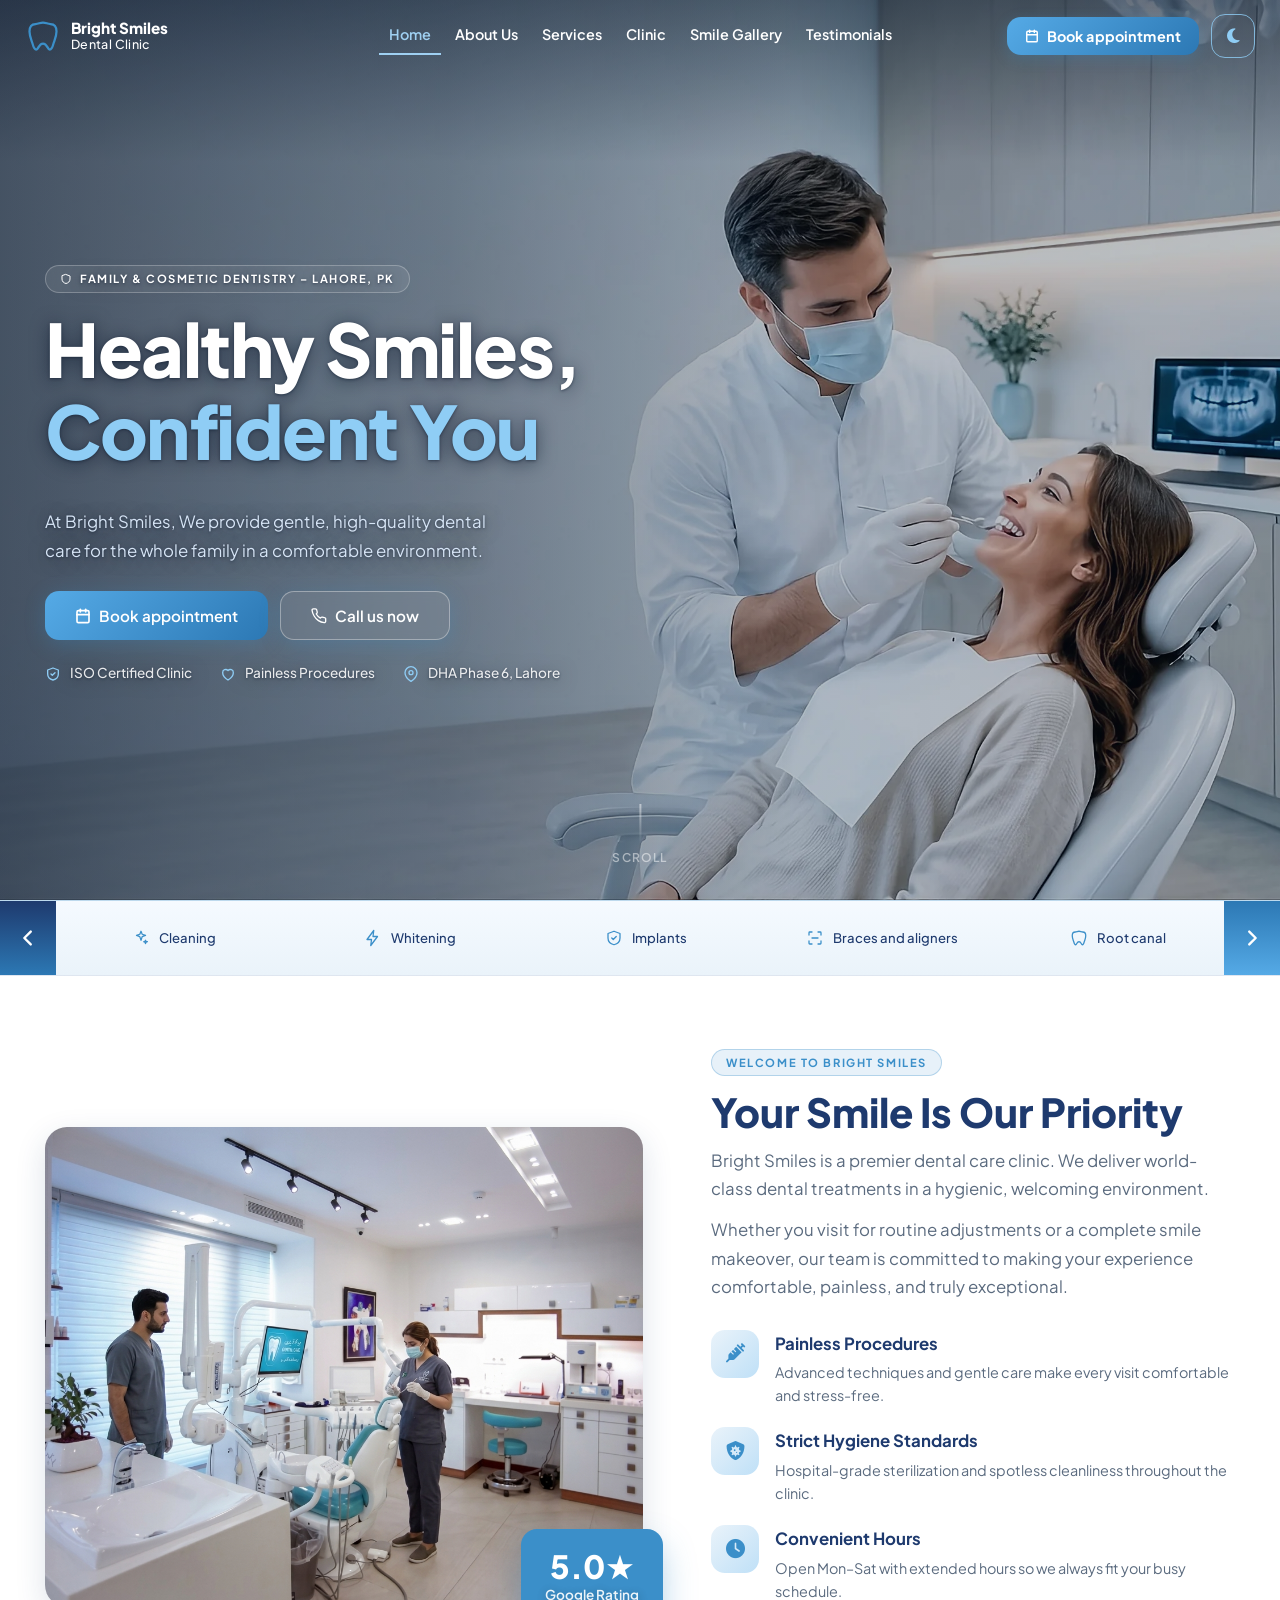
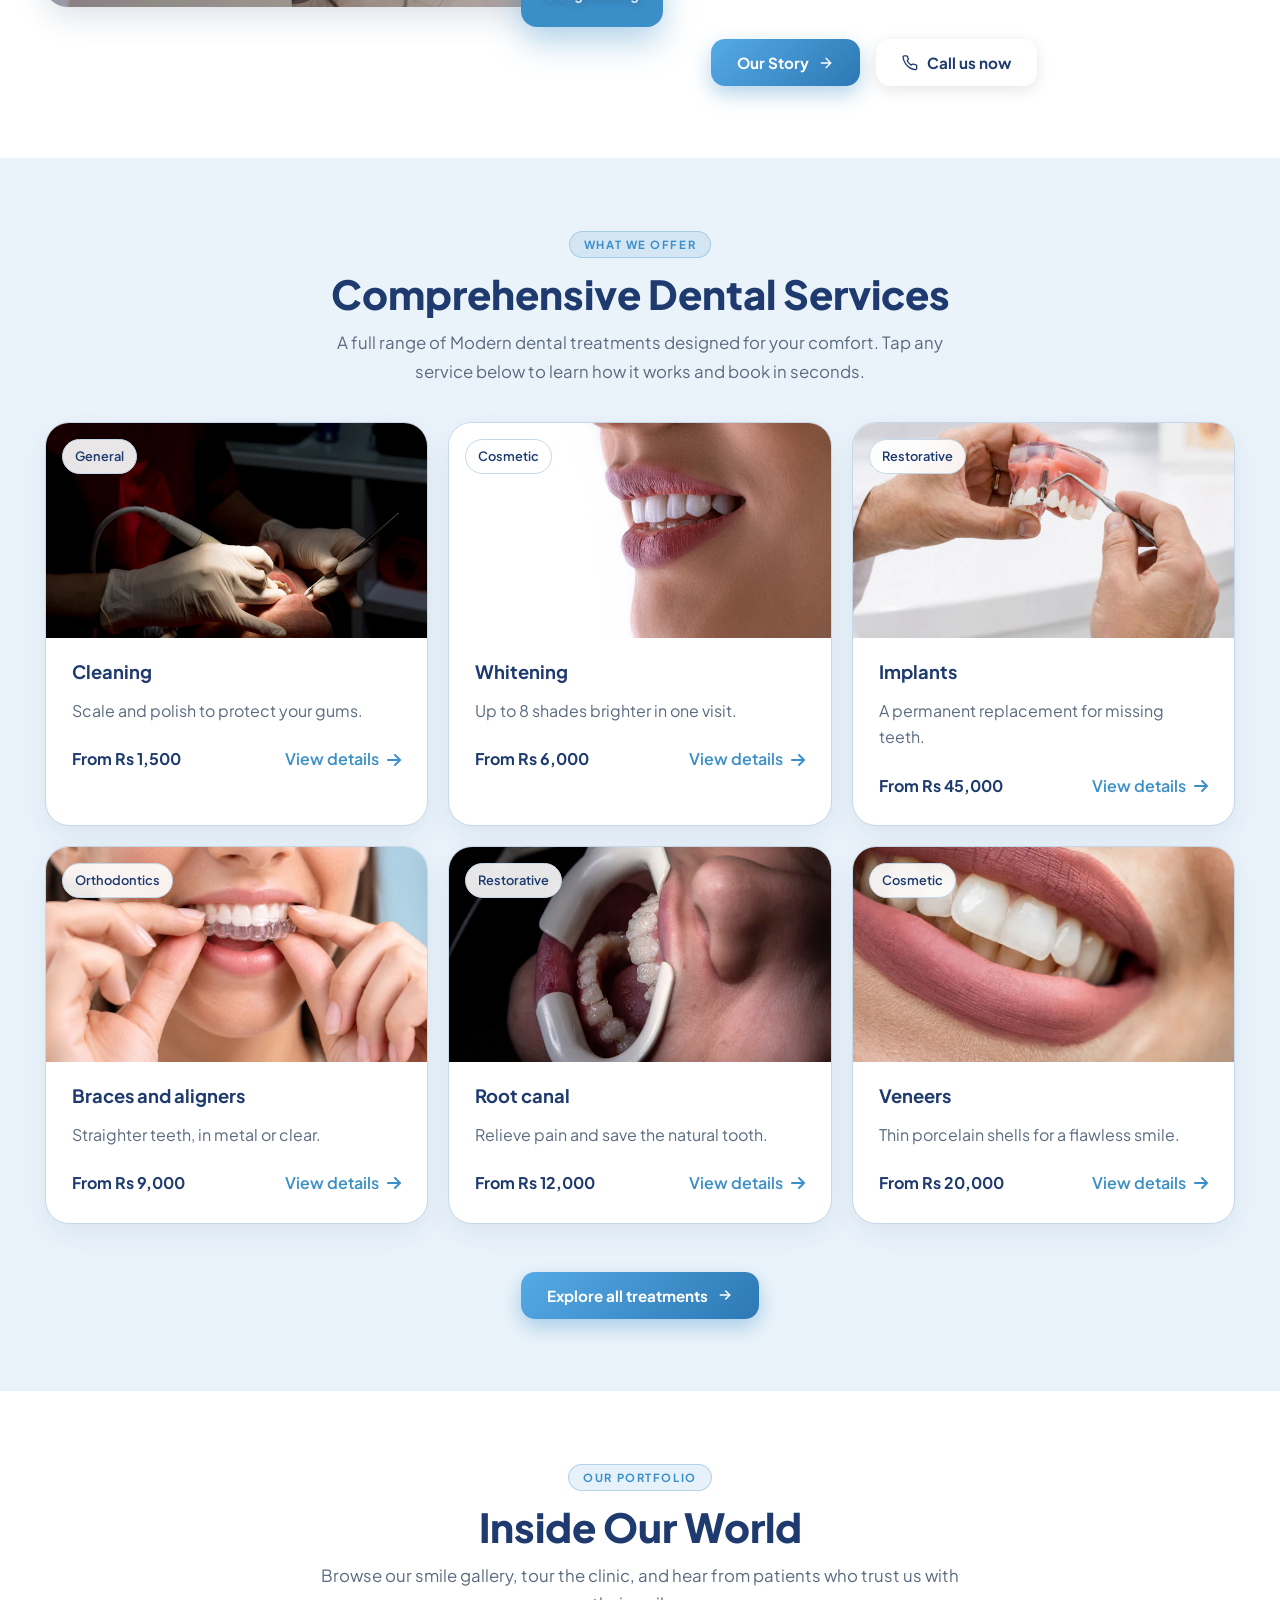
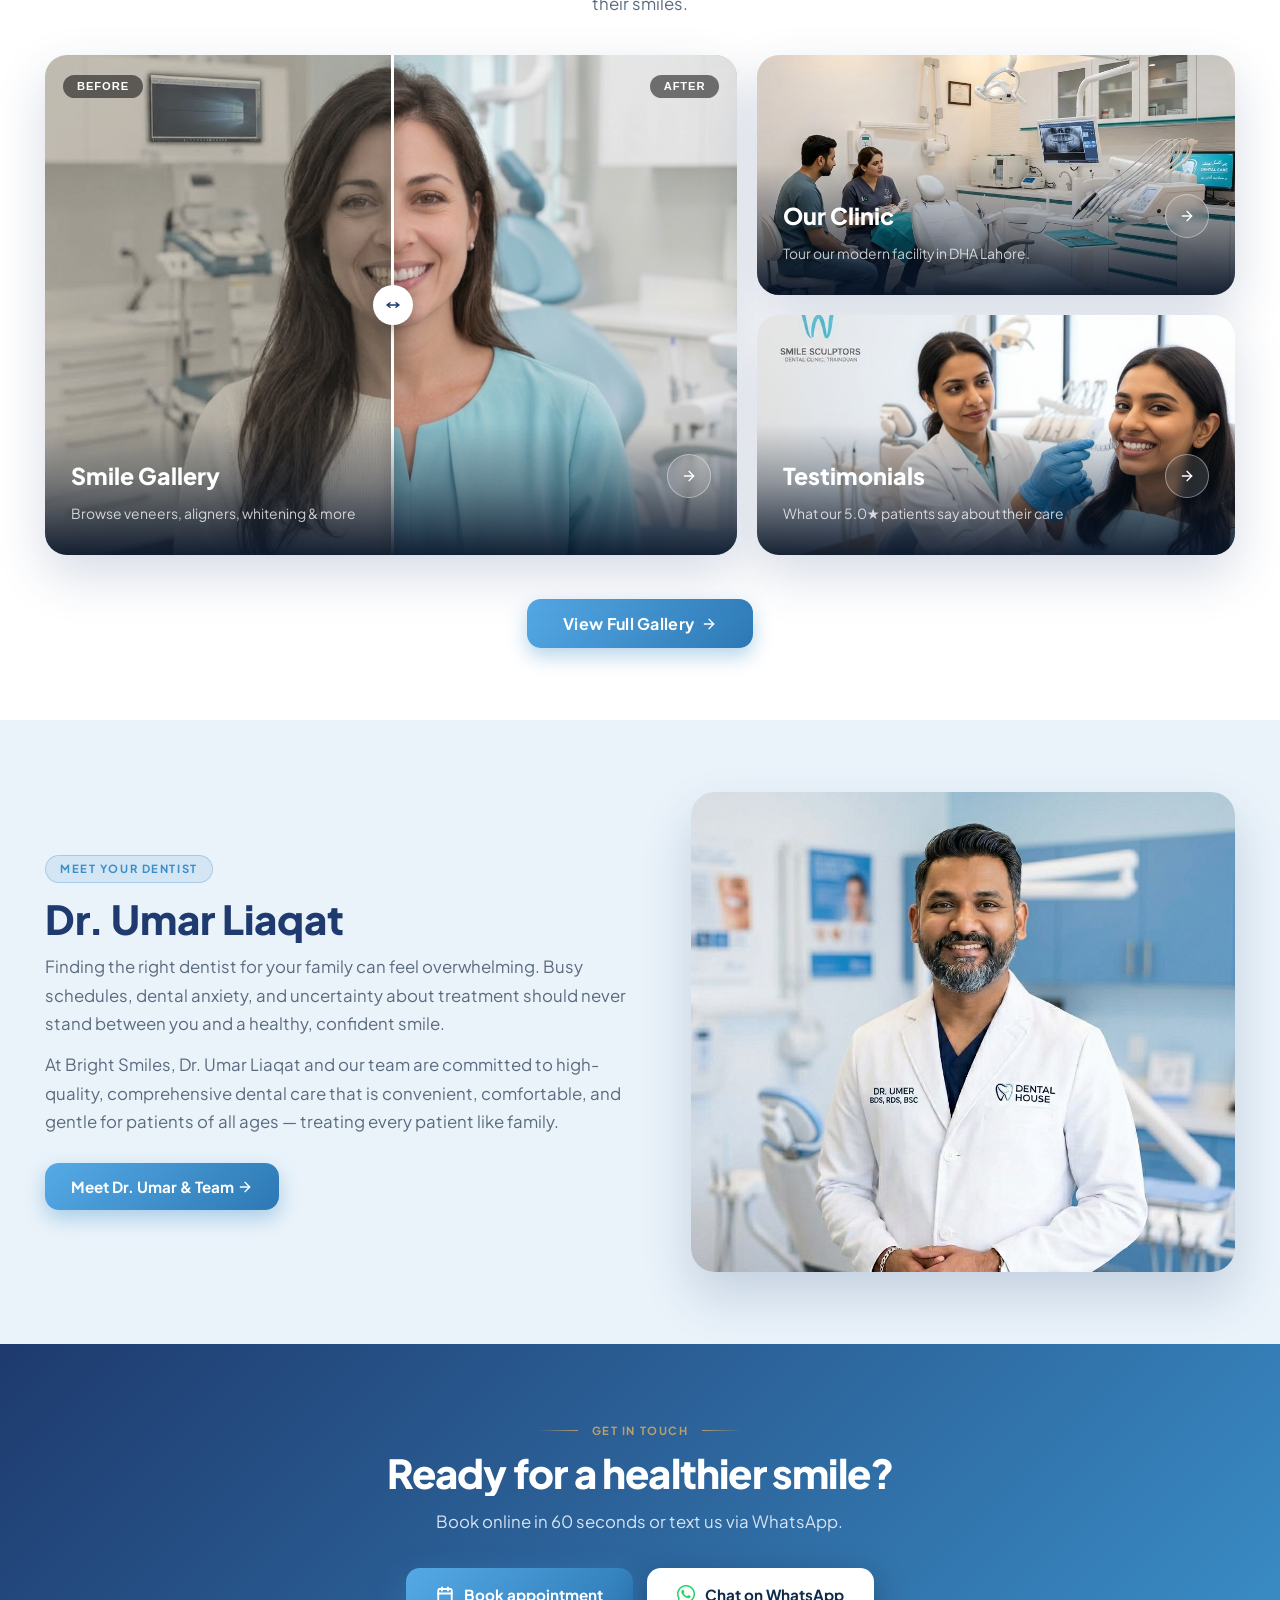
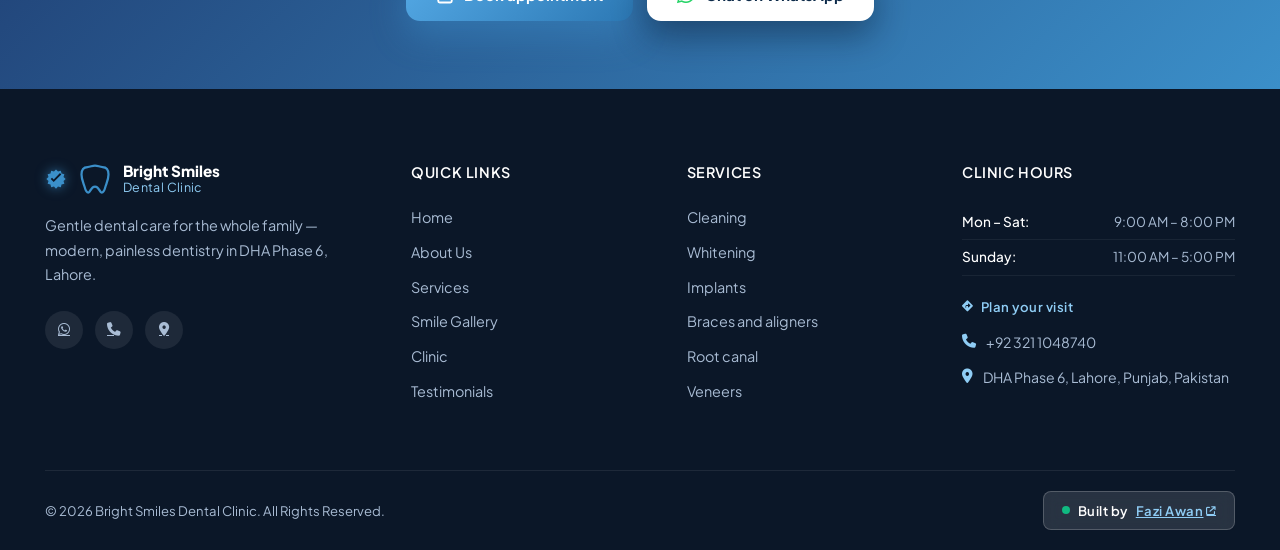
==== commit ec469431: "fae in animation" ====
--- a/index.html
+++ b/index.html
@@ -20,10 +20,10 @@
 </svg>
 <header><a class="logo" href="index.html"><svg><use href="#t"/></svg><span>Bright Smiles<br><small>Dental Clinic</small></span></a>
 <nav id="nav"><a href="index.html" class="on" aria-current="page">Home</a><a href="about.html">About Us</a><a href="services.html">Services</a><a href="clinic.html">Clinic</a><a href="work.html">Smile Gallery</a><a href="testimonials.html">Testimonials</a></nav>
-<div class="ha"><button type="button" class="btn hb" onclick="openBooking()"><svg width="14" height="14" viewBox="0 0 24 24" fill="none" stroke="currentColor" stroke-width="2.5" stroke-linecap="round" stroke-linejoin="round" aria-hidden="true"><rect x="3" y="4" width="18" height="18" rx="2"/><line x1="16" y1="2" x2="16" y2="6"/><line x1="8" y1="2" x2="8" y2="6"/><line x1="3" y1="10" x2="21" y2="10"/></svg> Book appointment</button><button type="button" id="th" aria-label="Toggle dark mode"><i class="fa-solid fa-moon" aria-hidden="true"></i></button><button type="button" id="mn" class="mn" aria-label="Open menu" aria-controls="nav" aria-expanded="false">&#9776;</button></div></header>
+<div class="ha"><button type="button" class="btn hb" onclick="openBooking()"><svg width="14" height="14" viewBox="0 0 24 24" fill="none" stroke="currentColor" stroke-width="2.5" stroke-linecap="round" stroke-linejoin="round" aria-hidden="true"><rect x="3" y="4" width="18" height="18" rx="2"/><line x1="16" y1="2" x2="16" y2="6"/><line x1="8" y1="2" x2="8" y2="6"/><line x1="3" y1="10" x2="21" y2="10"/></svg> Book appointment</button><button type="button" id="th" aria-label="Toggle dark mode"><i class="fa-solid fa-moon" aria-hidden="true"></i></button><button type="button" id="mn" class="mn" aria-label="Open menu" aria-controls="nav" aria-expanded="false"><span></span><span></span><span></span></button></div></header>
 <main><section class="pg">
 <div class="sec hs"><div class="w"><div class="mesh"></div>
-<div class="hero"><div><div class="eb in"><svg width="12" height="12" viewBox="0 0 24 24" fill="none" stroke="currentColor" stroke-width="2" stroke-linecap="round" stroke-linejoin="round" aria-hidden="true"><path d="M12 3l8 3v6c0 5-3.5 8-8 9-4.5-1-8-4-8-9V6z"/></svg><span>FAMILY &amp; COSMETIC DENTISTRY – LAHORE, PK</span></div><h1 class="in">Healthy Smiles,<span>Confident You</span></h1><p class="in">At Bright Smiles, We provide gentle, high-quality dental care for the whole family in a comfortable environment.</p>
+<div class="hero"><div><div class="eb in"><svg width="12" height="12" viewBox="0 0 24 24" fill="none" stroke="currentColor" stroke-width="2" stroke-linecap="round" stroke-linejoin="round" aria-hidden="true"><path d="M12 3l8 3v6c0 5-3.5 8-8 9-4.5-1-8-4-8-9V6z"/></svg><span class="eb-full">FAMILY &amp; COSMETIC DENTISTRY – LAHORE, PK</span><span class="eb-short">FAMILY &amp; COSMETIC DENTISTRY – LAHORE</span></div><h1 class="in">Healthy Smiles,<span>Confident You</span></h1><p class="in">At Bright Smiles, We provide gentle, high-quality dental care for the whole family in a comfortable environment.</p>
 <div class="in hero-btns"><button type="button" class="btn" onclick="openBooking()"><svg width="16" height="16" viewBox="0 0 24 24" fill="none" stroke="currentColor" stroke-width="2.5" stroke-linecap="round" stroke-linejoin="round" aria-hidden="true"><rect x="3" y="4" width="18" height="18" rx="2"/><line x1="16" y1="2" x2="16" y2="6"/><line x1="8" y1="2" x2="8" y2="6"/><line x1="3" y1="10" x2="21" y2="10"/></svg> Book appointment</button><a class="btn alt" href="tel:+923211048740"><svg width="16" height="16" viewBox="0 0 24 24" fill="none" stroke="currentColor" stroke-width="2" stroke-linecap="round" stroke-linejoin="round" aria-hidden="true"><path d="M22 16.92v3a2 2 0 0 1-2.18 2 19.79 19.79 0 0 1-8.63-3.07A19.5 19.5 0 0 1 4.69 12 19.79 19.79 0 0 1 1.58 3.4 2 2 0 0 1 3.56 1.22h3a2 2 0 0 1 2 1.72 12.84 12.84 0 0 0 .7 2.81 2 2 0 0 1-.45 2.11L7.91 8.96a16 16 0 0 0 6.13 6.13l.91-.91a2 2 0 0 1 2.11-.45 12.84 12.84 0 0 0 2.81.7A2 2 0 0 1 22 16.92z"></svg> Call us now</a></div><div class="trust in"><div class="ti"><svg class="ts" viewBox="0 0 24 24" aria-hidden="true"><path d="M12 3l8 3v6c0 5-3.5 8-8 9-4.5-1-8-4-8-9V6z"/><path d="M9 12l2 2 4-4"/></svg>ISO Certified Clinic</div><div class="ti"><svg class="ts" viewBox="0 0 24 24" aria-hidden="true"><path d="M12 21s-8-5-8-11a4.5 4.5 0 018-3 4.5 4.5 0 018 3c0 6-8 11-8 11z"/></svg>Painless Procedures</div><div class="ti"><svg class="ts" viewBox="0 0 24 24" aria-hidden="true"><path d="M21 10c0 7-9 13-9 13s-9-6-9-13a9 9 0 0118 0z"/><circle cx="12" cy="10" r="3"/></svg>DHA Phase 6, Lahore</div></div></div>
 </div>
 
@@ -44,13 +44,13 @@
 <section class="sec" id="next">
   <div class="w">
     <div class="two">
-      <div class="pic" style="min-height: 480px; background-image: url('images/new-clinic.jfif'); box-shadow: 0 10px 30px rgba(30,58,110,.15); overflow: visible;">
+      <div class="pic fade-in-left" style="min-height: 480px; background-image: url('images/new-clinic.jfif'); box-shadow: 0 10px 30px rgba(30,58,110,.15); overflow: visible;">
         <div class="gl" style="bottom: -20px; right: -20px; text-align: center; padding: 20px 24px; background: var(--blue); color: #fff; border: none; border-radius: 16px; box-shadow: 0 16px 32px rgba(59,143,201,.35); backdrop-filter: none;">
           <b style="font-size: 2rem; font-family: var(--fh); font-weight: 800; display: block; line-height: 1.1; color: #fff;">5.0★</b>
           <span style="font-size: .85rem; font-weight: 600; opacity: .9;">Google Rating</span>
         </div>
       </div>
-      <div style="padding-left: 20px;">
+      <div class="fade-in-right" style="padding-left: 20px;">
         <div class="eb">WELCOME TO BRIGHT SMILES</div>
         <h2>Your Smile Is Our Priority</h2>
         <p>
@@ -91,15 +91,15 @@
   </div>
 </section>
 
-<div class="sec tint"><div class="w"><div class="sh"><div class="eb">WHAT WE OFFER</div><h2>Comprehensive Dental Services</h2><p>A full range of Modern dental treatments designed for your comfort. Tap any service below to learn how it works and book in seconds.</p></div><div class="grid" id="svp"></div><div class="sh-more"><a class="btn" href="services.html">Explore all treatments<svg viewBox="0 0 24 24" width="16" height="16" fill="none" stroke="currentColor" stroke-width="2.4" stroke-linecap="round" stroke-linejoin="round" aria-hidden="true"><path d="M5 12h14"/><path d="M13 6l6 6-6 6"/></svg></a></div></div></div>
+<div class="sec tint"><div class="w"><div class="sh fade-in"><div class="eb">WHAT WE OFFER</div><h2>Comprehensive Dental Services</h2><p>A full range of Modern dental treatments designed for your comfort. Tap any service below to learn how it works and book in seconds.</p></div><div class="grid stagger" id="svp"></div><div class="sh-more"><a class="btn" href="services.html">Explore all treatments<svg viewBox="0 0 24 24" width="16" height="16" fill="none" stroke="currentColor" stroke-width="2.4" stroke-linecap="round" stroke-linejoin="round" aria-hidden="true"><path d="M5 12h14"/><path d="M13 6l6 6-6 6"/></svg></a></div></div></div>
 <section class="sec explore-more-section">
   <div class="w">
-    <div class="sh">
+    <div class="sh fade-in">
       <div class="eb">OUR PORTFOLIO</div>
       <h2>Inside Our World</h2>
       <p>Browse our smile gallery, tour the clinic, and hear from patients who trust us with their smiles.</p>
     </div>
-    <div class="explore-grid explore-grid--bento">
+    <div class="explore-grid explore-grid--bento stagger">
 
       <!-- Card 1: Tall left — Before/After Slider -->
       <a href="work.html" class="explore-card explore-card--slider explore-card--tall" id="elink-work" draggable="false">
@@ -153,14 +153,14 @@
 <section class="sec tint" id="dentist" aria-label="Meet your dentist">
   <div class="w">
     <div class="two">
-      <div>
+      <div class="fade-in-left">
         <div class="eb">MEET YOUR DENTIST</div>
         <h2>Dr. Umar Liaqat</h2>
         <p>Finding the right dentist for your family can feel overwhelming. Busy schedules, dental anxiety, and uncertainty about treatment should never stand between you and a healthy, confident smile.</p>
         <p>At Bright Smiles, Dr. Umar Liaqat and our team are committed to high-quality, comprehensive dental care that is convenient, comfortable, and gentle for patients of all ages &mdash; treating every patient like family.</p>
         <div style="margin-top: 26px;"><a href="about.html" class="btn">Meet Dr. Umar &amp; Team <svg width="16" height="16" viewBox="0 0 24 24" fill="none" stroke="currentColor" stroke-width="2" stroke-linecap="round" stroke-linejoin="round" aria-hidden="true"><path d="M5 12h14"/><path d="M12 5l7 7-7 7"/></svg></a></div>
       </div>
-      <img class="dimg" src="images/dr-umar-new.jfif" alt="Dr. Umar Liaqat — Lead Dentist at Bright Smiles">
+      <img class="dimg fade-in-right" src="images/dr-umar-new.jfif" alt="Dr. Umar Liaqat — Lead Dentist at Bright Smiles">
     </div>
   </div>
 </section>
@@ -216,7 +216,6 @@
     <p class="footer-credit"><span class="dot"></span> Built by <a href="https://fazi-awan-portfolio.vercel.app/" target="_blank" rel="noopener noreferrer">Fazi Awan <i class="fa-solid fa-arrow-up-right-from-square"></i></a></p>
   </div>
 </div></footer>
-<div class="fl"><a class="btn alt" href="tel:+923211048740"><svg class="ci" viewBox="0 0 24 24"><path d="M22 16.92v3a2 2 0 0 1-2.18 2 19.79 19.79 0 0 1-8.63-3.07 19.5 19.5 0 0 1-6-6 19.79 19.79 0 0 1-3.07-8.67A2 2 0 0 1 4.11 2h3a2 2 0 0 1 2 1.72c.127.96.361 1.903.7 2.81a2 2 0 0 1-.45 2.11L8.09 9.91a16 16 0 0 0 6 6l1.27-1.27a2 2 0 0 1 2.11-.45c.907.339 1.85.573 2.81.7A2 2 0 0 1 22 16.92z"/></svg>Call</a><a class="btn alt wa" href="https://wa.me/923211048740?text=Hi%20Bright%20Smiles%21%20I%20have%20a%20question%20about%20your%20dental%20services." target="_blank" rel="noopener noreferrer" aria-label="Chat on WhatsApp"><svg class="ci wa-ic" viewBox="0 0 24 24" aria-hidden="true"><path d="M17.5 14.4c-.3-.2-1.8-.9-2-1-.3-.1-.5-.1-.7.1-.2.3-.8 1-.9 1.2-.2.2-.4.2-.6.1-.3-.2-1.3-.5-2.4-1.5-.9-.8-1.5-1.7-1.7-2-.2-.3 0-.5.1-.6l.5-.5c.1-.2.2-.3.3-.5v-.5l-.9-2.1c-.2-.6-.5-.5-.7-.5h-.6c-.2 0-.5.1-.8.4-.3.3-1 1-1 2.5s1.1 2.9 1.2 3.1c.2.2 2.1 3.2 5.1 4.5.7.3 1.3.5 1.7.6.7.2 1.4.2 1.9.1.6-.1 1.8-.7 2-1.4.3-.7.3-1.3.2-1.4-.1-.1-.3-.2-.6-.3M12 21.5h-.1a9.4 9.4 0 0 1-4.8-1.3l-.3-.2-3.6.9 1-3.5-.3-.4a9.4 9.4 0 0 1-1.4-5c0-5.2 4.2-9.4 9.4-9.4 2.5 0 4.9 1 6.7 2.8a9.4 9.4 0 0 1 2.8 6.7c0 5.2-4.2 9.4-9.4 9.4m8.1-17.5A11.3 11.3 0 0 0 12 0C5.5 0 .2 5.3.2 11.9c0 2.1.5 4.1 1.6 5.9L.1 24l6.4-1.7a11.9 11.9 0 0 0 5.6 1.4c6.5 0 11.9-5.3 11.9-11.9 0-3.2-1.2-6.2-3.5-8.5"/></svg>WhatsApp</a><button type="button" class="btn mb" onclick="openBooking()">Book now</button></div>
 <dialog id="sd"><button type="button" class="sd-x" aria-label="Close" title="Close" onclick="closeDialog(document.getElementById('sd'))">&#10005;</button><div id="sb"></div><div class="sd-actions"><button type="button" class="btn sd-book" onclick="bookService()"><svg width="16" height="16" viewBox="0 0 24 24" fill="none" stroke="currentColor" stroke-width="2.5" stroke-linecap="round" stroke-linejoin="round" aria-hidden="true"><rect x="3" y="4" width="18" height="18" rx="2"/><line x1="16" y1="2" x2="16" y2="6"/><line x1="8" y1="2" x2="8" y2="6"/><line x1="3" y1="10" x2="21" y2="10"/></svg> Book online</button><a class="btn wa-act" id="sd-wa" href="https://wa.me/923211048740" target="_blank" rel="noopener noreferrer"><i class="fa-brands fa-whatsapp"></i> Book via WhatsApp</a></div></dialog>
 <dialog id="bk"><h2>Book an appointment</h2><div id="bf"><label for="n">Full name</label><input id="n" name="name" autocomplete="name"><div class="err" id="e1"></div><label for="p">Phone</label><input id="p" name="phone" type="tel" inputmode="tel" autocomplete="tel"><div class="err" id="e2"></div><label for="s">Service</label><select id="s" name="service"></select><label for="d">Preferred date</label><input id="d" name="date" type="date"><div class="err" id="e3"></div><br><button type="button" class="btn" id="go">Request appointment</button> <button type="button" class="btn alt" onclick="closeDialog(document.getElementById('bk'))">Cancel</button></div>
 <p id="ok" hidden><b class="ink">Request sent.</b> We will call you within a few hours to confirm.<br><br><button type="button" class="btn" onclick="closeDialog(document.getElementById('bk'))">Close</button></p></dialog>
--- a/css/styles.css
+++ b/css/styles.css
@@ -81,7 +81,7 @@
 .feat{display:flex;gap:16px;align-items:flex-start}
 .feat .ic{margin-bottom:0;flex-shrink:0;font-size:1.2rem;color:var(--blue)}
 .feat h4{margin:0 0 4px;font-size:1.05rem;color:var(--navy)}
-.feat p{margin:0;font-size:var(--fs-small);line-height:1.6}.hero .btn{margin:0 10px 10px 0}footer .grid{gap:28px}.mb{display:none}.mn{display:none;cursor:pointer;font-size:1.6rem;color:var(--navy);line-height:1;background:none;border:0;padding:0 4px}
+.feat p{margin:0;font-size:var(--fs-small);line-height:1.6}.hero .btn{margin:0 10px 10px 0}footer .grid{gap:28px}.mn{display:none;cursor:pointer;font-size:1.6rem;color:var(--navy);line-height:1;background:none;border:0;padding:0 4px}
 
 @media(max-width:820px){.hs{background:linear-gradient(rgba(7,20,40,.28),rgba(7,20,40,.28)),linear-gradient(90deg,rgba(7,20,40,.62) 0%,rgba(7,20,40,.35) 35%,rgba(7,20,40,0) 62%),linear-gradient(180deg,rgba(7,20,40,.45) 0%,rgba(7,20,40,0) 18%),url('../images/landing-image-mobile.jpg') center/cover no-repeat,url('../images/landing-image.webp') center 25%/cover no-repeat}}
 .hs h1,.hs .eb,.hs p,.hs .trust .ti{text-shadow:0 1px 3px rgba(7,20,40,.5),0 2px 18px rgba(7,20,40,.55)}
@@ -142,14 +142,13 @@
 .star{color:#f5a623;letter-spacing:2px}.tl{border-left:3px solid var(--blue);padding-left:22px}.tl p{margin:0 0 14px}
 details{border-top:1px solid var(--line);padding:10px 0}summary{cursor:pointer;font-weight:600;color:var(--navy)}
 footer{background:var(--tint);padding:46px 0;font-size:.92rem}
-/* Mobile bottom contact bar (< 768px). */
-.fl{display:none}
 dialog{border:0;border-radius:24px;padding:30px;width:min(480px,92vw);background:var(--card);color:var(--txt);max-height:88vh;overflow:auto}dialog::backdrop{background:rgba(8,16,30,.6);backdrop-filter:blur(3px)}
 label{display:block;font-weight:600;font-size:.85rem;margin:10px 0 4px;color:var(--navy)}input,select{width:100%;padding:11px;border-radius:10px;border:1px solid var(--line);background:var(--bg);color:var(--navy);font:inherit}
 .err{color:#c0392b;font-size:.82rem;min-height:1em}.est{font-size:2rem;font-weight:800;color:var(--blue)}
-@media(max-width:820px){header{padding:10px 16px;gap:10px}.hb{display:none}.mn{display:block}.mb{display:block}nav{display:none;order:9;width:100%;flex-direction:column;gap:0}nav.open{display:flex}nav a{padding:13px 4px;border-bottom:1px solid var(--line);font-size:1rem}.hero{grid-template-columns:1fr;padding:36px 0 40px;gap:36px}.vis{max-width:400px;width:100%;margin:0 auto}.stats{grid-template-columns:1fr 1fr;margin-bottom:40px}.sec{padding:52px 0}.ph{padding-top:40px}.tabs{flex-wrap:nowrap;overflow-x:auto;padding-bottom:6px}.tabs button{flex:none}.card{padding:22px}.ba{height:180px}footer{padding-bottom:90px}}
+@media(max-width:820px){header{padding:10px 16px;gap:10px}.hero{grid-template-columns:1fr;padding:36px 0 40px;gap:36px}.vis{max-width:400px;width:100%;margin:0 auto}.stats{grid-template-columns:1fr 1fr;margin-bottom:40px}.ph{padding-top:40px}.tabs{flex-wrap:nowrap;overflow-x:auto;padding-bottom:6px}.tabs button{flex:none}.card{padding:22px}.ba{height:180px}footer{padding-bottom:90px}}
 @media(max-width:520px){.g3{display:none}.gl{padding:8px 12px;font-size:.75rem}.gl b{font-size:1rem}.btn{padding:13px 20px}.hs .eb{font-size:.64rem;letter-spacing:.1em;padding:6px 12px;gap:6px}.hs .hero-btns .btn{padding:13px 22px;font-size:.88rem}.trust{flex-direction:column;align-items:flex-start;gap:12px}.ti{font-size:.8rem;white-space:normal}}
-@media(max-width:980px){header{display:flex;flex-wrap:wrap}.ha{margin-left:auto}.hb,.tel{display:none}header .btn.hb{display:none}.mn,.mb{display:block}nav{display:none;order:9;width:100%;flex-direction:column;gap:0}nav.open{display:flex}nav a{padding:13px 4px;border-bottom:1px solid var(--line);font-size:1rem}}@media(max-width:820px){.ph{padding:40px 20px}.hs{padding:36px 0 40px}.sec{padding:56px 0}.two{grid-template-columns:1fr;gap:28px}.top{display:none}}#svp,#wk,#rv{grid-template-columns:repeat(3,1fr)}@media(max-width:900px){#svp,#wk,#rv{grid-template-columns:1fr 1fr}}@media(max-width:820px){.hs{padding:108px 0 56px;height:auto;min-height:100svh;max-height:none}.ph{padding:104px 20px 40px}.sec{padding:48px 0}.wm{opacity:.08;width:70vw}}@media(max-width:560px){#svp,#wk,#rv{grid-template-columns:1fr}}@media(prefers-reduced-motion:reduce){*{animation:none!important;transition:none!important}}
+@media(max-width:980px){header{display:flex;flex-wrap:wrap}.ha{margin-left:auto}.hb,.tel{display:none}header .btn.hb{display:none}.mn{display:block}nav{display:none;order:9;width:100%;flex-direction:column;gap:0}nav.open{display:flex}nav a{padding:13px 4px;border-bottom:1px solid var(--line);font-size:1rem}}@media(max-width:820px){.ph{padding:40px 20px}.hs{padding:36px 0 40px}.two{grid-template-columns:1fr;gap:28px}.top{display:none}}#svp,#wk,#rv{grid-template-columns:repeat(3,1fr)}@media(max-width:900px){#svp,#wk,#rv{grid-template-columns:1fr 1fr}}@media(max-width:820px){.hs{padding:108px 0 56px;height:auto;min-height:100svh;max-height:none}.ph{padding:104px 20px 40px}.wm{opacity:.08;width:70vw}}@media(max-width:768px){#svp,#wk,#rv{grid-template-columns:1fr}}
+@media(prefers-reduced-motion:reduce){*{animation:none!important;transition:none!important}}
 .ci{width:18px;height:18px;vertical-align:-3px;margin-right:8px;fill:none;stroke:currentColor;stroke-width:2;stroke-linecap:round;stroke-linejoin:round}
 /* Luxury touches for services */
 .card.svc { padding:0; overflow:hidden; display:flex; flex-direction:column; border-radius:24px; box-shadow:0 10px 28px rgba(30,58,110,.07); }
@@ -446,8 +445,32 @@
 html.js .js-rev.in { opacity: 1; transform: none; }
 .smile-grid .js-rev:nth-child(2) { transition-delay: .1s; }
 .smile-grid .js-rev:nth-child(3) { transition-delay: .2s; }
+
+/* Reference-style directional reveals (homepage sections below the hero only).
+   Same timing/easing as the reference: .fade-in rises, .fade-in-left/right slide in.
+   Uses keyframes with backwards fill so elements finish on their normal styles and
+   existing hover transitions on cards keep working after the reveal. */
+html.js .fade-in, html.js .fade-in-left, html.js .fade-in-right { opacity: 0; }
+html.js .fade-in.in { opacity: 1; animation: revUp .7s ease backwards; }
+html.js .fade-in-left.in { opacity: 1; animation: revLeft .7s ease backwards; }
+html.js .fade-in-right.in { opacity: 1; animation: revRight .7s ease backwards; }
+@keyframes revUp { from { opacity: 0; transform: translateY(24px); } }
+@keyframes revLeft { from { opacity: 0; transform: translateX(-40px); } }
+@keyframes revRight { from { opacity: 0; transform: translateX(40px); } }
+
+/* Reference-style .stagger: the container reveals and its children rise in sequence. */
+html.js .stagger > * { opacity: 0; }
+html.js .stagger.in > * { opacity: 1; animation: revUp .7s ease backwards; }
+html.js .stagger.in > *:nth-child(1) { animation-delay: 0s; }
+html.js .stagger.in > *:nth-child(2) { animation-delay: .1s; }
+html.js .stagger.in > *:nth-child(3) { animation-delay: .2s; }
+html.js .stagger.in > *:nth-child(4) { animation-delay: .3s; }
+html.js .stagger.in > *:nth-child(5) { animation-delay: .4s; }
+html.js .stagger.in > *:nth-child(6) { animation-delay: .5s; }
+
 @media (prefers-reduced-motion: reduce) {
   .js-rev { opacity: 1 !important; transform: none !important; transition: none !important; }
+  .fade-in, .fade-in-left, .fade-in-right, .stagger > * { opacity: 1 !important; transform: none !important; animation: none !important; }
 }
 
 @media (max-width: 980px) { .smile-grid { grid-template-columns: 1fr 1fr; gap: 20px; } }
@@ -529,9 +552,8 @@
    Contents
      1.  Foundation & overflow guards
      2.  Safe areas (notched phones)
-     3.  Touch targets, tap feedback, hover fallbacks
-      4.  Floating contact widgets (mobile bar / desktop WhatsApp pill)
-     5.  Mobile navigation panel
+  3.  Touch targets, tap feedback, hover fallbacks
+  5.  Mobile navigation panel
      6.  Fluid typography
      7.  Hero & inner page header
      8.  Sections, cards & multi-column grids
@@ -568,12 +590,6 @@
   .ph { padding: calc(130px + env(safe-area-inset-top, 0px)) clamp(16px, 4vw, 20px) 64px; }
   .hs { padding-top: calc(130px + env(safe-area-inset-top, 0px)); }
 }
-/* The sticky action bar only exists below 768px, so reserve room for it there. */
-@media (max-width: 767px) {
-  body { padding-bottom: calc(76px + env(safe-area-inset-bottom, 0px)); }
-  footer { padding-bottom: 30px; }
-}
-
 /* --- 3. Touch targets, tap feedback, hover fallbacks ---------------------- */
 a, button, input, select, textarea, summary, [role="button"] {
   touch-action: manipulation;
@@ -616,43 +632,6 @@
   .tabs button:not(.on):hover { background: transparent; color: var(--txt); }
 }
 
-/* --- 4. Floating contact widgets ------------------------------------------ */
-/* Mobile (< 768px): a fixed full-width bar with three equal-width buttons -
-   Call, WhatsApp and Book now - pinned above the home indicator.
-   Desktop (>= 768px): that bar is hidden completely and a fixed green
-   "Chat on WhatsApp" pill sits in the bottom right corner instead. */
-.fl .wa .ci { fill: currentColor; stroke: none; }
-@media (max-width: 767px) {
-  .fl {
-    display: flex;
-    position: fixed; left: 0; right: 0; bottom: 0;
-    gap: 8px; justify-content: center;
-    padding: 10px 14px;
-    /* iOS home indicator: keep the bar clear of it. */
-    padding-bottom: calc(10px + env(safe-area-inset-bottom, 0px));
-    background: color-mix(in srgb, var(--card) 94%, transparent);
-    -webkit-backdrop-filter: blur(14px); backdrop-filter: blur(14px);
-    border-top: 1px solid var(--line);
-    box-shadow: 0 -2px 18px rgba(30, 58, 110, .16);
-    z-index: 20;
-  }
-  .fl .btn {
-    flex: 1 1 0; min-width: 0; min-height: 44px;
-    display: inline-flex; align-items: center; justify-content: center; gap: 6px;
-    padding: 13px 8px; font-size: .82rem; line-height: 1.2;
-    white-space: nowrap; text-align: center; border-radius: 12px;
-  }
-  .fl .ci { width: 16px; height: 16px; margin-right: 0; flex: none; }
-}
-/* While any modal (service details, booking form, ...) is open, the bottom bar
-   steps aside so it can never cover the dialog; closing the dialog restores it
-   to display: flex. Pure CSS via :has() - no JS state that can go stale, the
-   same approach as the scroll lock above. Desktop keeps .fl hidden anyway. */
-html:has(dialog[open]) .fl { display: none; }
-@media (max-width: 767px) {
-  html:not(:has(dialog[open])) .fl { display: flex; }
-}
-
 /* --- 5. Mobile navigation panel ------------------------------------------- */
 @media (max-width: 980px) {
   nav {
@@ -663,6 +642,25 @@
   }
   nav a { min-height: 50px; display: flex; align-items: center; }
   .mn { flex: none; }
+}
+
+/* Animated 3-bar hamburger (mirrors the reference toggle). app.js already
+   toggles header.mo / nav.open, so the bars fold into an X from that existing
+   state alone - no extra JS. The bars use currentColor, so they stay white on
+   the transparent/opened header and navy on the scrolled one automatically. */
+@media (max-width: 980px) {
+  .mn {
+    display: flex; flex-direction: column;
+    align-items: center; justify-content: center; gap: 5px;
+  }
+  .mn span {
+    display: block; width: 22px; height: 2px; border-radius: 2px;
+    background: currentColor;
+    transition: transform .28s cubic-bezier(.22, 1, .36, 1), opacity .2s ease;
+  }
+  header.mo .mn span:nth-child(1) { transform: translateY(7px) rotate(45deg); }
+  header.mo .mn span:nth-child(2) { opacity: 0; }
+  header.mo .mn span:nth-child(3) { transform: translateY(-7px) rotate(-45deg); }
 }
 
 /* --- 6. Fluid typography --------------------------------------------------- */
@@ -729,13 +727,13 @@
 @media (min-width: 600px) { .tmg { grid-template-columns: 1fr 1fr; } }
 @media (min-width: 768px) { .assg { grid-template-columns: 1fr 1fr; } }
 @media (min-width: 1024px) { .tmg { grid-template-columns: repeat(4, 1fr); } }
-@media (max-width: 980px) {
-  .sec { padding: 52px 0; }
+@media (max-width: 768px) {
+  .sec { padding: 64px 0; }
   .strip .sg { padding: 20px 0; }
   .pic { min-height: 170px; }
 }
 @media (max-width: 560px) {
-  .sec { padding: 44px 0; }
+  .sec { padding: 48px 0; }
   .sh { margin-bottom: 26px; }
   .card { padding: 20px; border-radius: 20px; }
   .card.svc { border-radius: 20px; }
@@ -916,7 +914,6 @@
     transition-duration: .001ms !important; scroll-behavior: auto !important;
   }
   .hero .in, .wk-hero-content { opacity: 1 !important; transform: none !important; }
-  .fl { -webkit-backdrop-filter: none; backdrop-filter: none; }
   .ring, .sp, .vis > svg.big { animation: none !important; }
 }
 
@@ -1364,22 +1361,42 @@
   .footer-grid { grid-template-columns: 1fr 1fr; gap: 40px; }
   .site-footer { padding-bottom: 30px; }
 }
-@media (max-width: 560px) {
-  .site-footer { padding-top: 40px; }
-  .footer-grid { grid-template-columns: 1fr 1fr; gap: 24px 18px; padding-bottom: 26px; }
-  .footer-brand { grid-column: 1 / -1; }
+/* Compact, single-view footer on phones and small tablets. Mirrors the
+   reference layout so the whole footer is readable without a long scroll:
+   the logo and social icons share one row, the descriptive paragraph is
+   dropped, links pair into two columns and hours/contact span the width. */
+@media (max-width: 768px) {
+  .site-footer { padding: 24px 0 0; }
+  .footer-grid { grid-template-columns: 1fr 1fr; gap: 16px 12px; padding-bottom: 20px; }
+  .footer-brand {
+    grid-column: 1 / -1;
+    display: flex; flex-wrap: wrap; align-items: center;
+    justify-content: space-between; gap: 10px;
+    margin-bottom: 4px; padding-bottom: 12px;
+    border-bottom: 1px solid rgba(255, 255, 255, .06);
+  }
   .footer-brand p { display: none; }
-  .footer-social { gap: 9px; }
-  .footer-social a { width: 34px; height: 34px; font-size: .78rem; }
-  .footer-col:last-child { grid-column: 1 / -1; }
-  .footer-col h4 { font-size: .78rem; letter-spacing: .06em; margin-bottom: 10px; }
-  .footer-col ul li { margin-bottom: 6px; }
-  .footer-col ul li a { font-size: .8rem; }
-  .footer-hours-row { font-size: .78rem; padding: 4px 0; gap: 14px; }
-  .footer-contact-item { font-size: .78rem; margin-bottom: 8px; gap: 8px; }
-  .footer-map-cta { margin: 12px 0 8px; font-size: .76rem; gap: 6px; }
-  .footer-bottom { padding: 14px 0; font-size: .74rem; gap: 10px; }
-  .footer-credit { padding: 5px 11px; font-size: .68rem; gap: 6px; }
+  .footer-brand-line { gap: 8px; }
+  .footer-brand .logo { font-size: .84rem; }
+  .footer-brand-line .verified-tick { width: 18px; height: 18px; }
+  .footer-social { gap: 8px; }
+  .footer-social a { width: 30px; height: 30px; font-size: .75rem; }
+  .footer-col h4 { font-size: .75rem; letter-spacing: .03em; margin-bottom: 8px; }
+  .footer-col ul li { margin-bottom: 4px; }
+  .footer-col ul li a { font-size: .78rem; }
+  .footer-col:last-child {
+    grid-column: 1 / -1;
+    border-top: 1px solid rgba(255, 255, 255, .06);
+    padding-top: 12px;
+  }
+  .footer-hours-row { font-size: .72rem; padding: 2px 0; gap: 12px; }
+  .footer-contact-item { font-size: .72rem; margin-bottom: 5px; gap: 6px; }
+  .footer-map-cta { margin: 8px 0; font-size: .72rem; gap: 6px; }
+  .footer-bottom {
+    flex-direction: column; text-align: center;
+    padding: 12px 0; font-size: .72rem; gap: 8px;
+  }
+  .footer-credit { margin: 0; padding: 5px 12px; font-size: .7rem; gap: 6px; }
   .footer-credit .dot { width: 6px; height: 6px; }
 }
 
@@ -1687,4 +1704,114 @@
   .budget-connector i { position: relative; top: -17px; width: 34px; height: 34px; border-radius: 50%; background: linear-gradient(135deg, #c9b076, #a98f52); color: #fff; display: grid; place-items: center; font-size: .82rem; box-shadow: 0 8px 18px rgba(169, 143, 82, .42); border: 3px solid var(--card); }
   .budget-out { border: 1px solid var(--line); border-radius: 16px; margin: 0 14px 16px; position: relative; background: radial-gradient(circle at 0 0, var(--card) 8px, transparent 8.5px), radial-gradient(circle at 100% 0, var(--card) 8px, transparent 8.5px), linear-gradient(160deg, var(--tint), var(--card)); background-repeat: no-repeat; }
   .budget-out::before { content: ""; position: absolute; top: 0; left: 16px; right: 16px; border-top: 2px dashed var(--line); }
+}
+
+/* Homepage hero on phones — mirrors the Ahmed Clinic reference:
+   top-aligned content, stacked full-width CTAs, column trust list, the same
+   heading / subheading type scale, short badge text and a visible scroll cue.
+   Kept last in the file so it overrides the earlier <=560px hero rules. */
+.eb-short { display: none; }
+@media (max-width: 768px) {
+  .hs { height: auto; min-height: calc(100vh - 60px); min-height: calc(100svh - 60px); max-height: none; align-items: flex-start; padding: 130px 0 100px; }
+  .hs .hero > div:first-child { max-width: 100%; }
+  .hs .eb { margin-bottom: 20px; padding: 6px 14px; white-space: normal; text-align: left; }
+  .hs .eb .eb-full { display: none; }
+  .hs .eb .eb-short { display: inline; }
+  .eb, .hs .eb span { font-size: .6rem; letter-spacing: .06em; }
+  .hs .eb span { line-height: 1.4; white-space: normal; }
+  .hs h1 { font-size: clamp(2.15rem, 4.8vw, 3.5rem); line-height: 1.12; margin-bottom: 18px; }
+  .hs p, .hero p { font-size: clamp(1rem, 1.8vw, 1.1rem); max-width: 100%; line-height: 1.65; margin-bottom: 30px; }
+  .hs .hero-btns { flex-direction: column; align-items: stretch; gap: 12px; margin-top: 0; margin-bottom: 26px; }
+  .hs .hero-btns .btn { width: 100%; justify-content: center; }
+  .hs .trust { flex-direction: column; align-items: flex-start; gap: 12px; }
+  .hs .trust .ti { white-space: normal; }
+  .hs .scb { bottom: 24px; }
+}
+@media (max-width: 420px) {
+  .hs .eb { white-space: normal; line-height: 1.4; }
+  .hs h1 { font-size: clamp(1.9rem, 9vw, 2.3rem); }
+  .hs .trust .ti { font-size: .8rem; }
+}
+
+/* Site-wide mobile parity with the Ahmed Clinic reference (<=480px).
+   Every section already collapses on phones; these rules align the remaining
+   metric values — gutters, button sizing, stat cards and footer links — with
+   the reference's small-screen scale. Scoped to <=480px so nothing above the
+   reference's own breakpoint changes. */
+@media (max-width: 480px) {
+  .w { padding-left: 16px; padding-right: 16px; }
+  .btn { padding: 12px 24px; font-size: .88rem; }
+  .stats { grid-template-columns: repeat(2, 1fr); gap: 24px 16px; }
+  .stats b { font-size: 1.8rem; }
+  .footer-grid { gap: 16px 14px; }
+  .footer-col ul li a { font-size: .76rem; }
+  .footer-bottom { gap: 6px; }
+  .hs .eb { padding: 5px 10px; }
+}
+
+/* =========================================================
+   MOBILE PARITY FIXES — appended last so they take priority
+   ========================================================= */
+
+/* Fix 1: Floating 5.0★ Google Rating badge — on mobile the inline
+   right:-20px / bottom:-20px spills outside the viewport.
+   Clamp it inside the image on any screen ≤820px. */
+@media (max-width: 820px) {
+  .pic { overflow: hidden !important; }
+  .pic .gl {
+    right: 12px !important;
+    bottom: 12px !important;
+    left: auto !important;
+  }
+}
+
+/* Fix 2: "Our Story" + "Call us now" buttons in the Welcome/About
+   section — stack them full-width on phones so each is a comfortable
+   thumb target. The wrapper already has flex-wrap, so just make
+   the buttons expand when they do wrap. */
+@media (max-width: 600px) {
+  .two > div > div[style*="display:flex"],
+  .two > div > div[style*="display: flex"] {
+    flex-direction: column;
+    align-items: stretch;
+  }
+  .two > div > div[style*="display:flex"] .btn,
+  .two > div > div[style*="display: flex"] .btn {
+    width: 100%;
+    text-align: center;
+    justify-content: center;
+  }
+  /* Also fix the inline padding-left on the text column
+     which causes a subtle overflow on 360px devices */
+  .two > div[style*="padding-left"] {
+    padding-left: 0 !important;
+  }
+}
+
+/* Fix 3: CTA banner heading nowrap guard.
+   When JS is active the heading gets white-space:nowrap so JS can
+   measure and scale it. Add an overflow guard so, on the rare
+   frame before fitCTAHeadings() fires, it clips instead of scrolling. */
+html.js .consult-strip h2 {
+  overflow: hidden;
+  text-overflow: ellipsis;
+  max-width: 100%;
+}
+
+/* Fix 4: Bento grid right-column cards — give them a sensible
+   minimum so they never collapse to zero height between 560-900px. */
+@media (min-width: 561px) and (max-width: 900px) {
+  .explore-grid--bento {
+    grid-template-rows: 280px 240px;
+  }
+  .explore-card {
+    min-height: 200px;
+  }
+}
+
+/* Fix 5: On very narrow phones (≤360px) keep the header from
+   wrapping the logo onto a second line */
+@media (max-width: 360px) {
+  .logo { font-size: .82rem; }
+  .logo svg { width: 28px; height: 28px; }
 }
